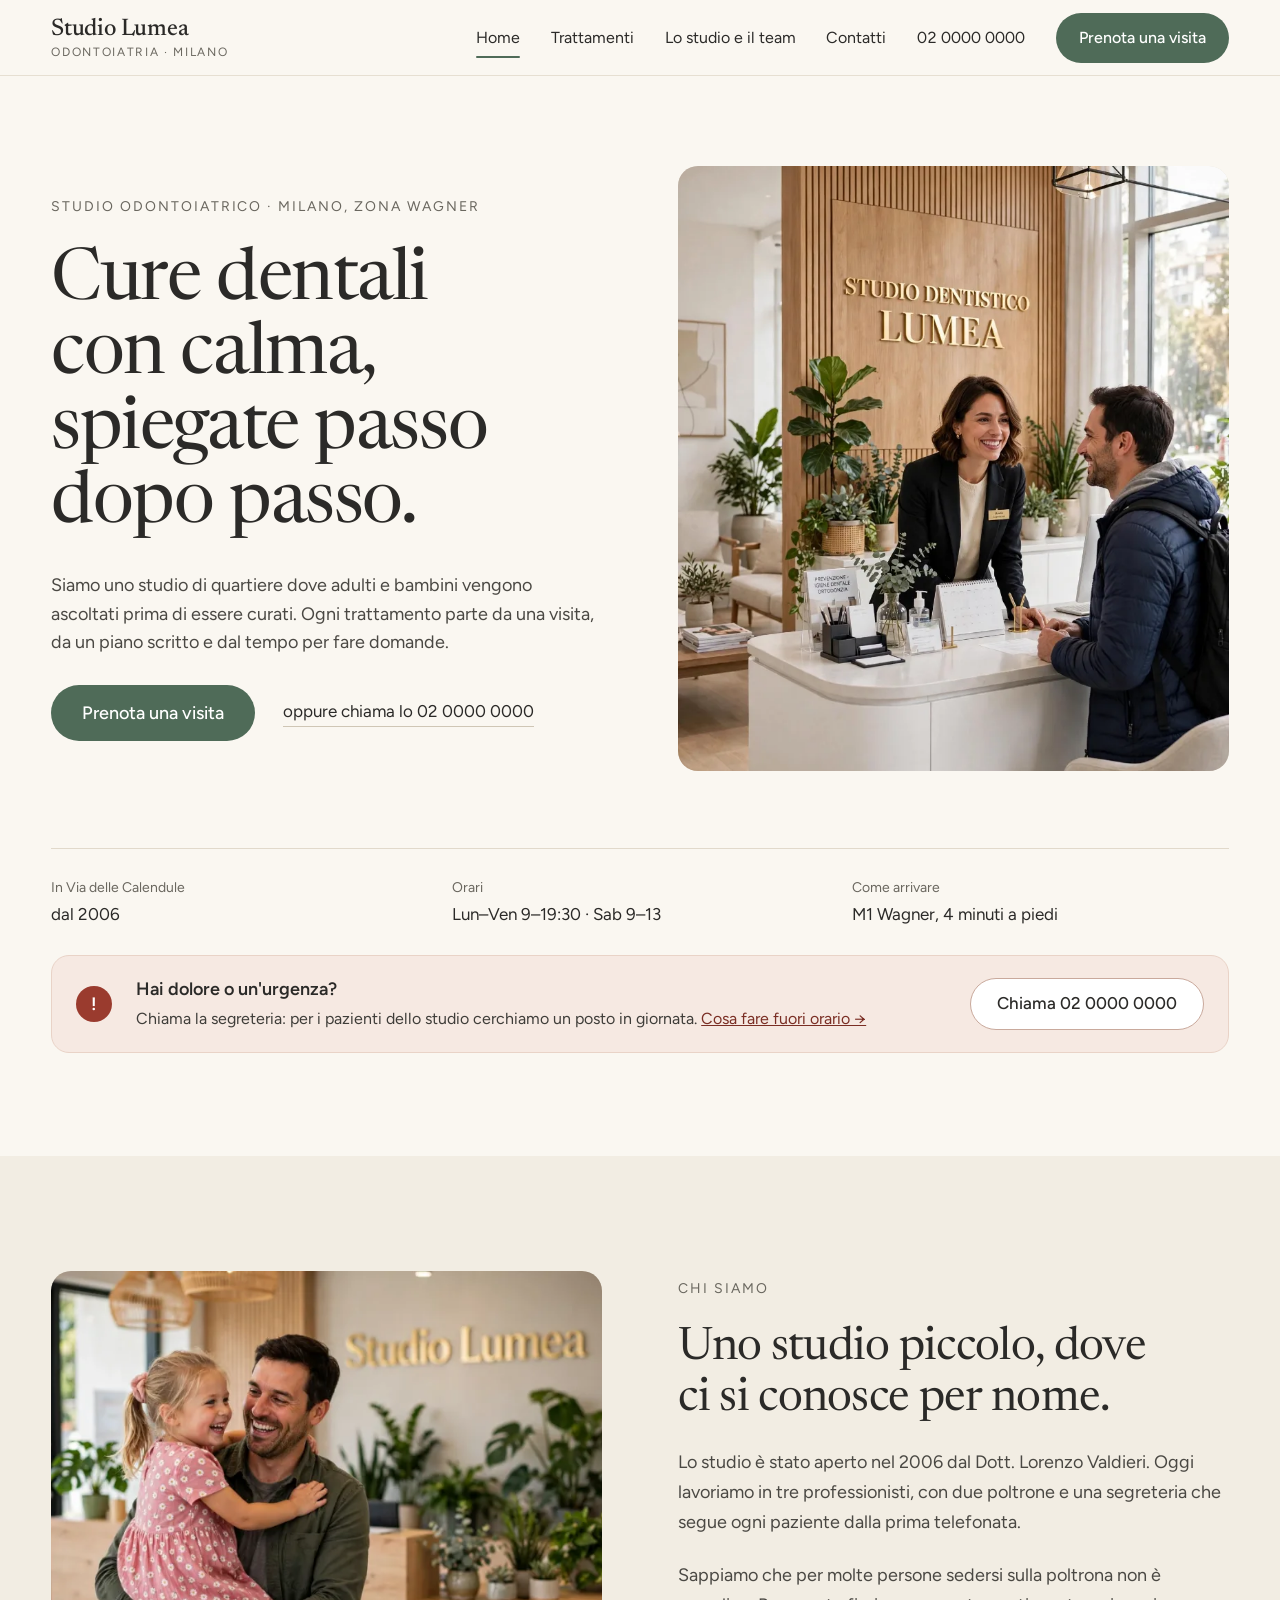
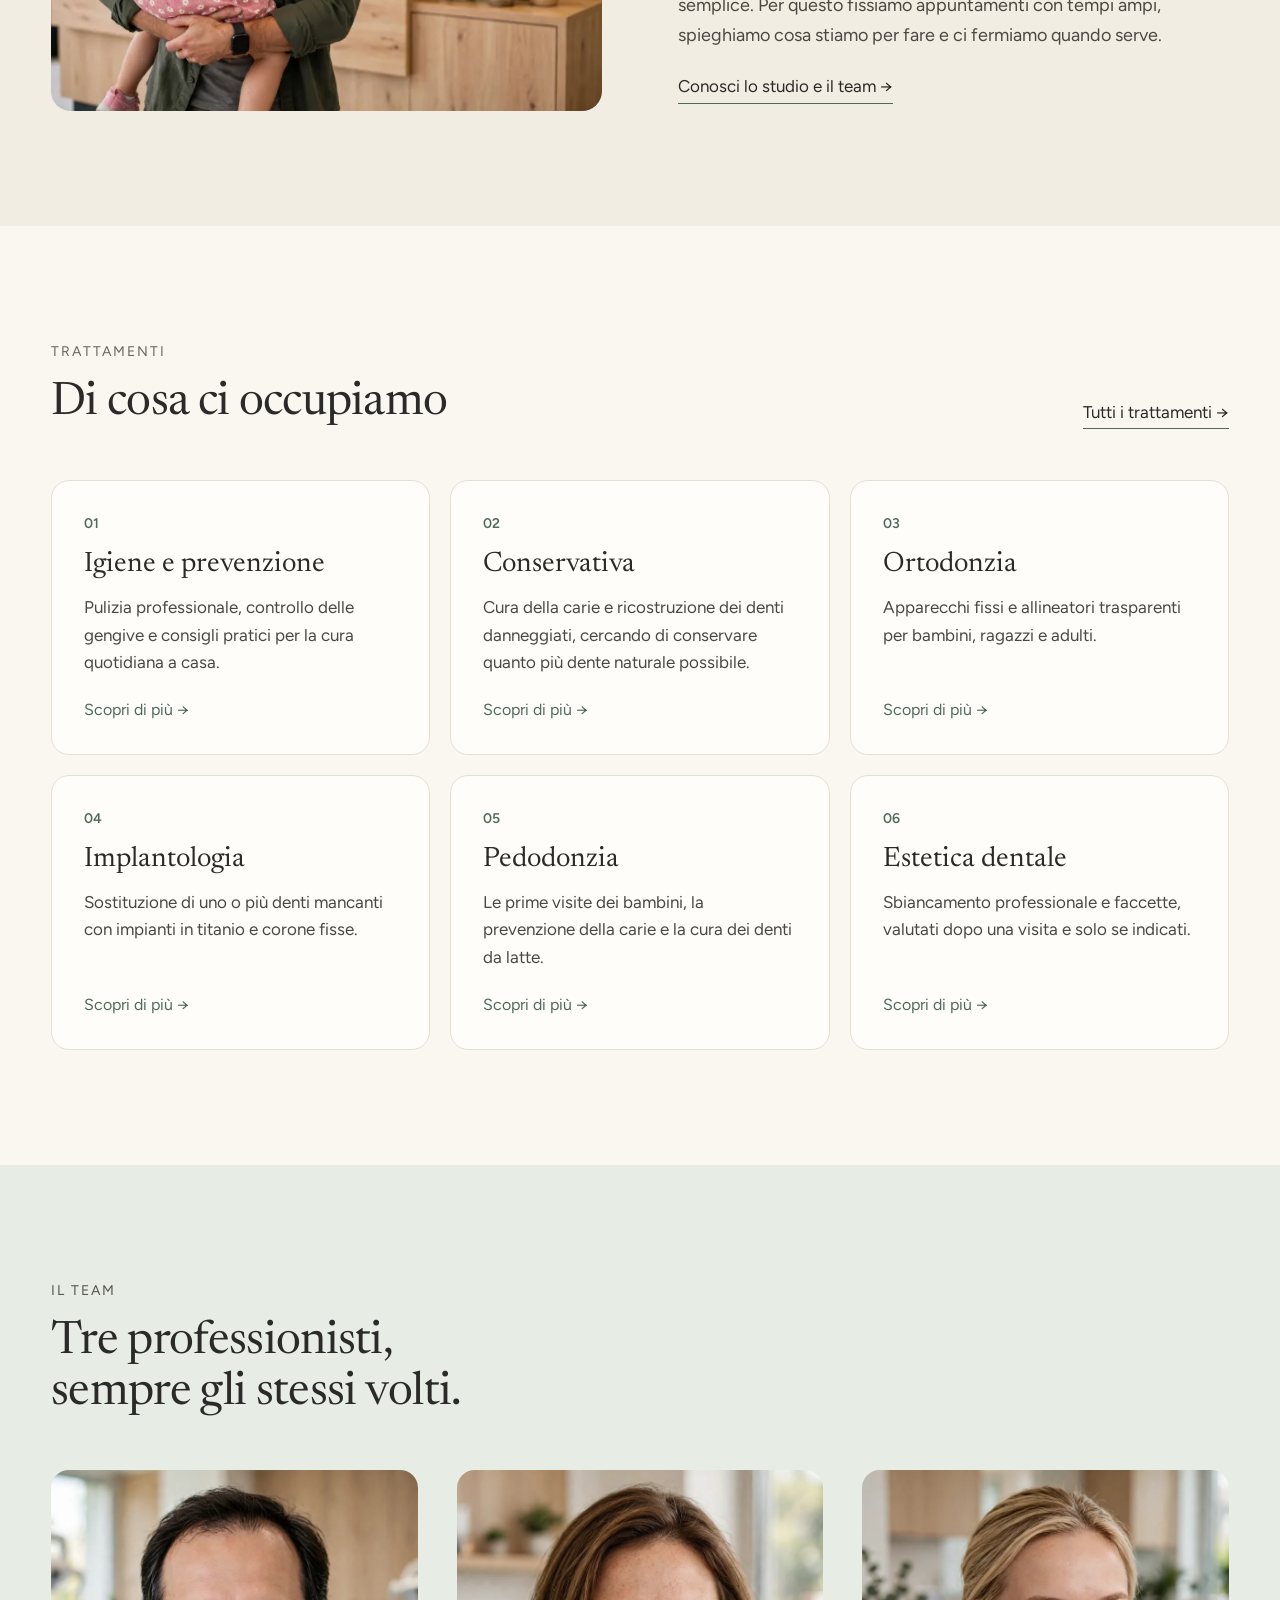
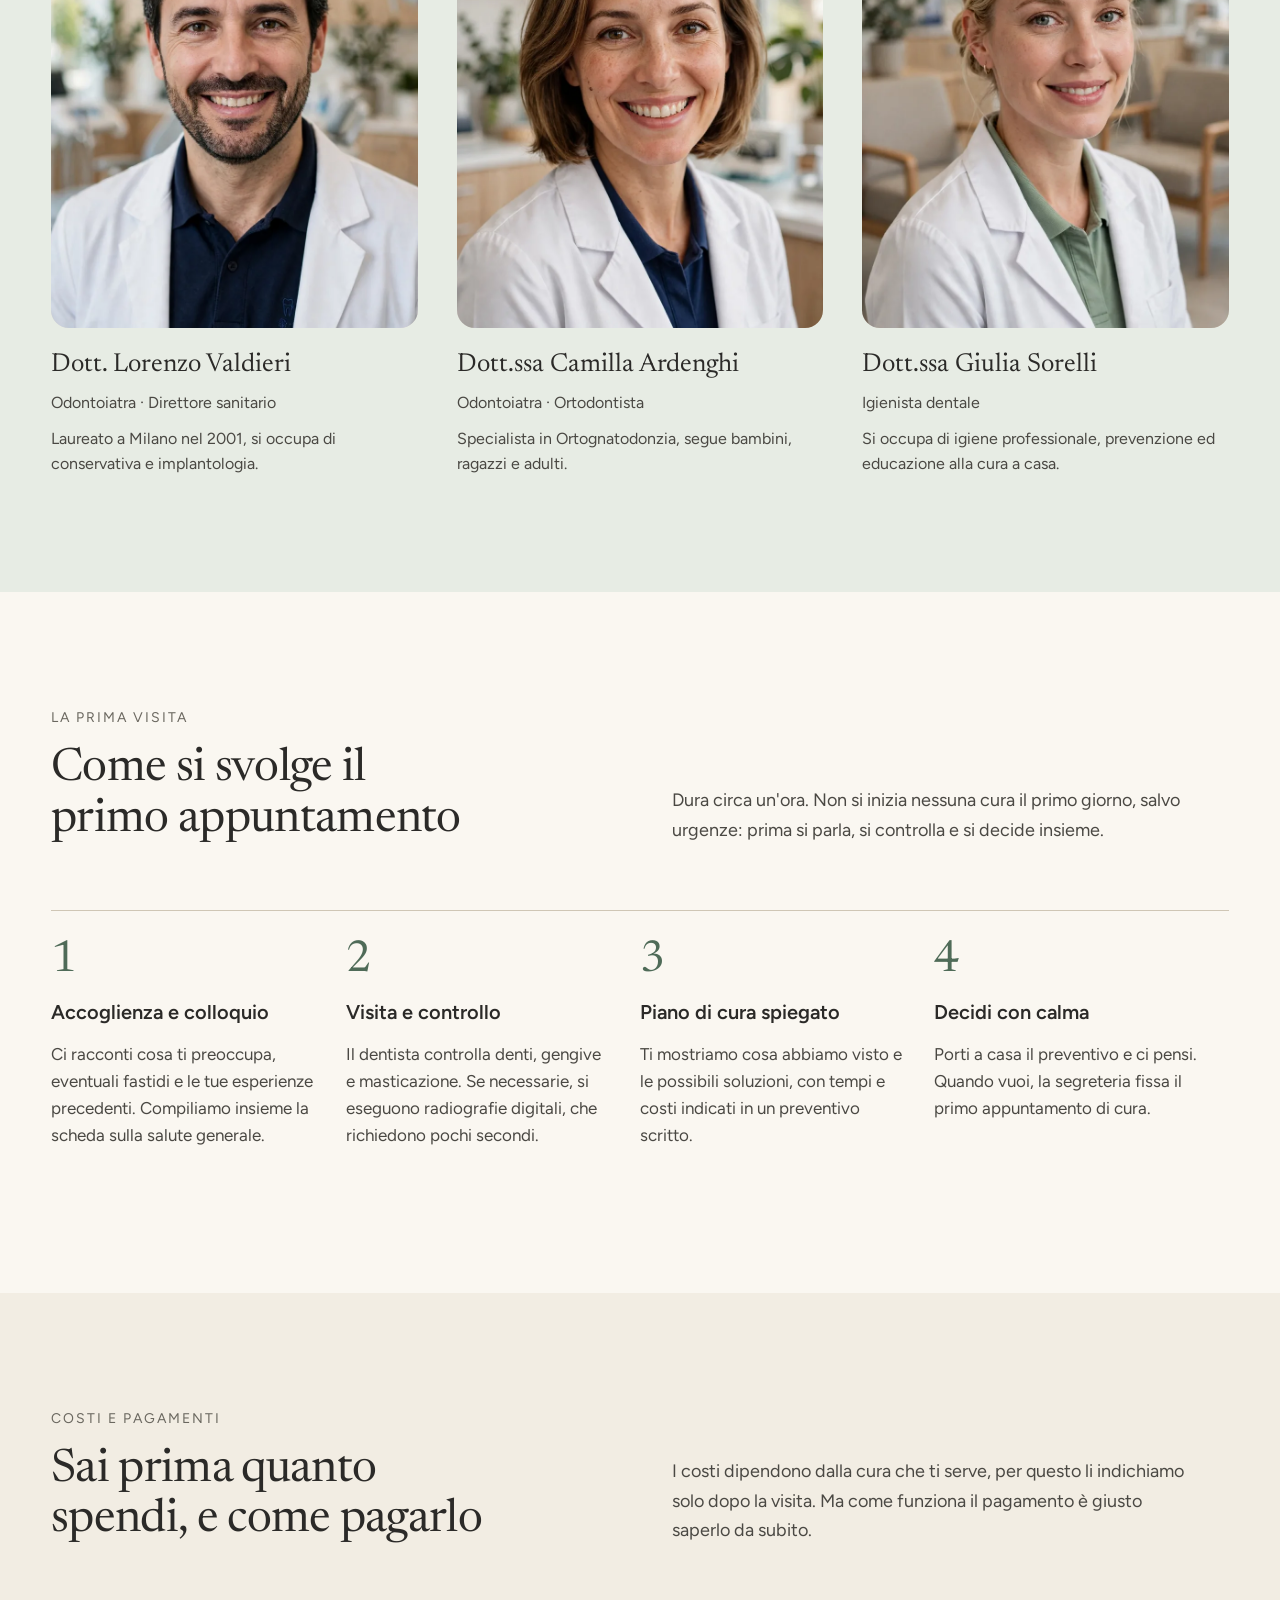
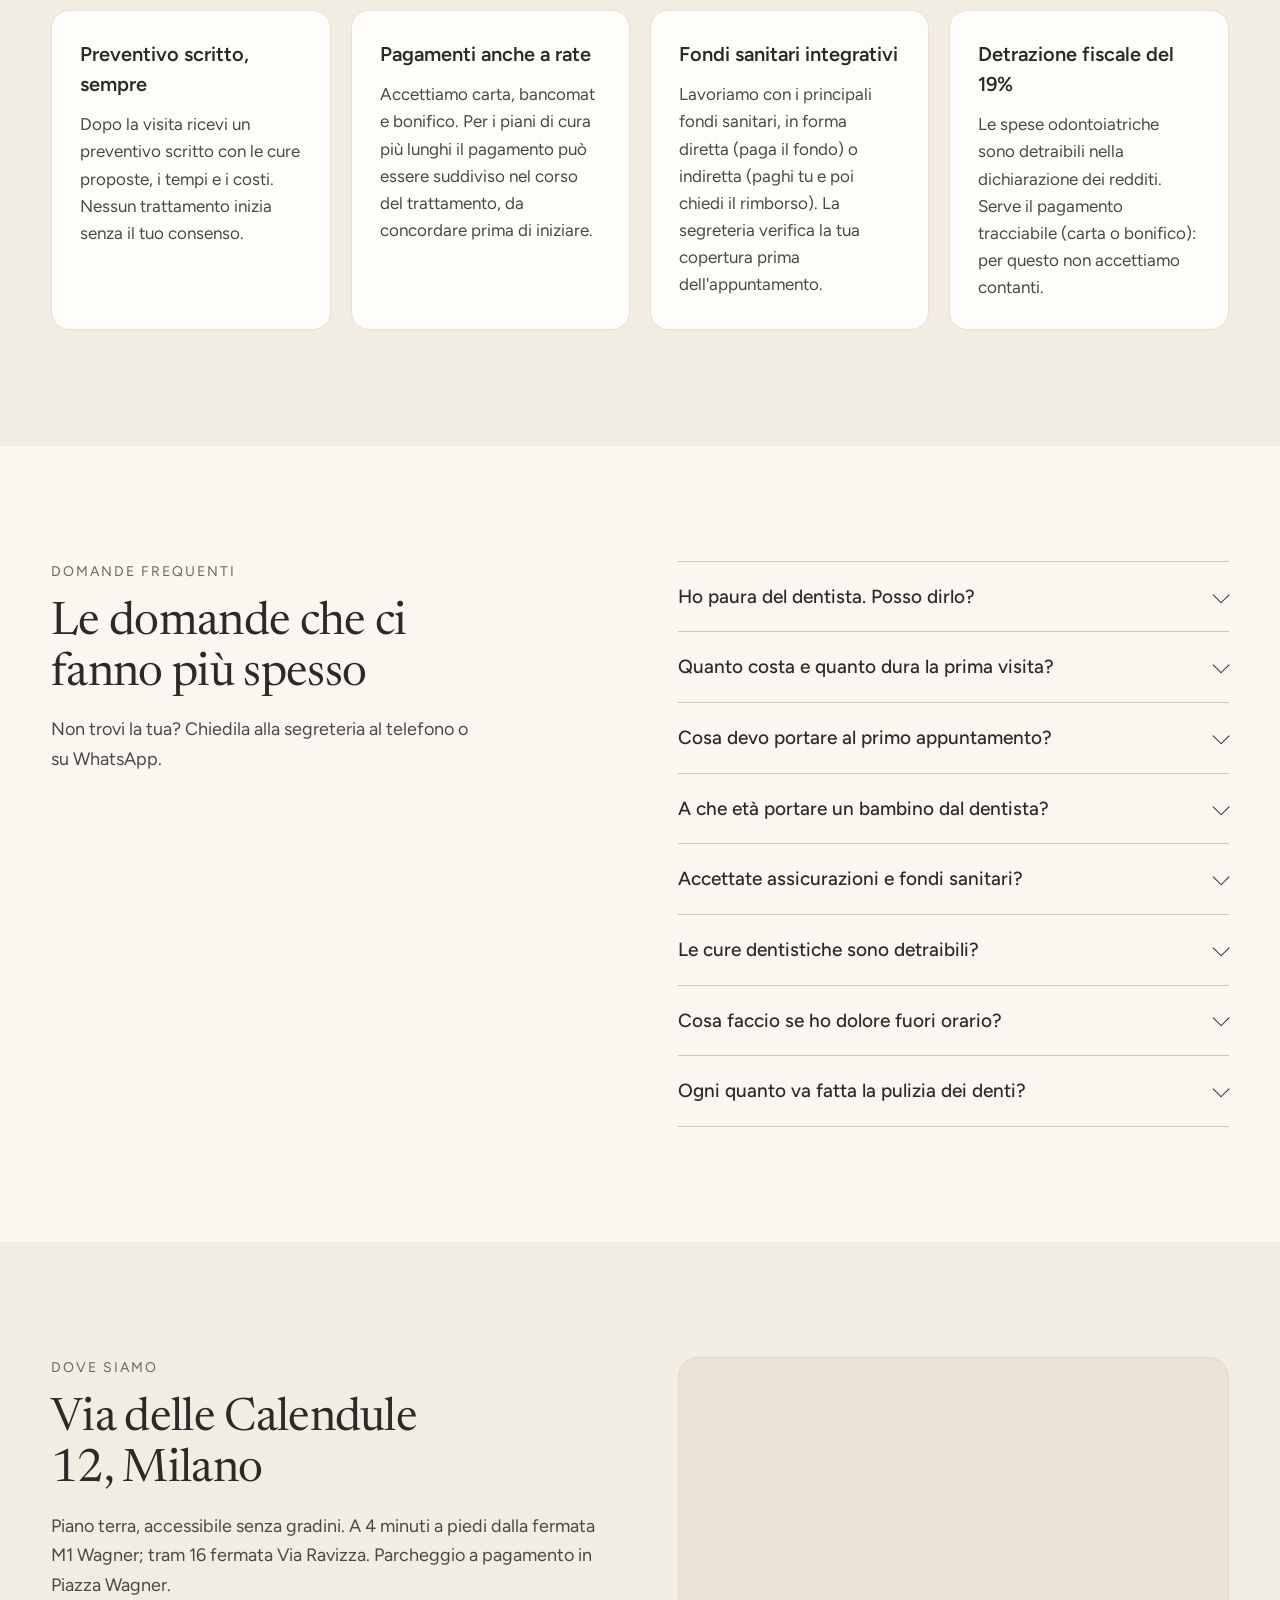
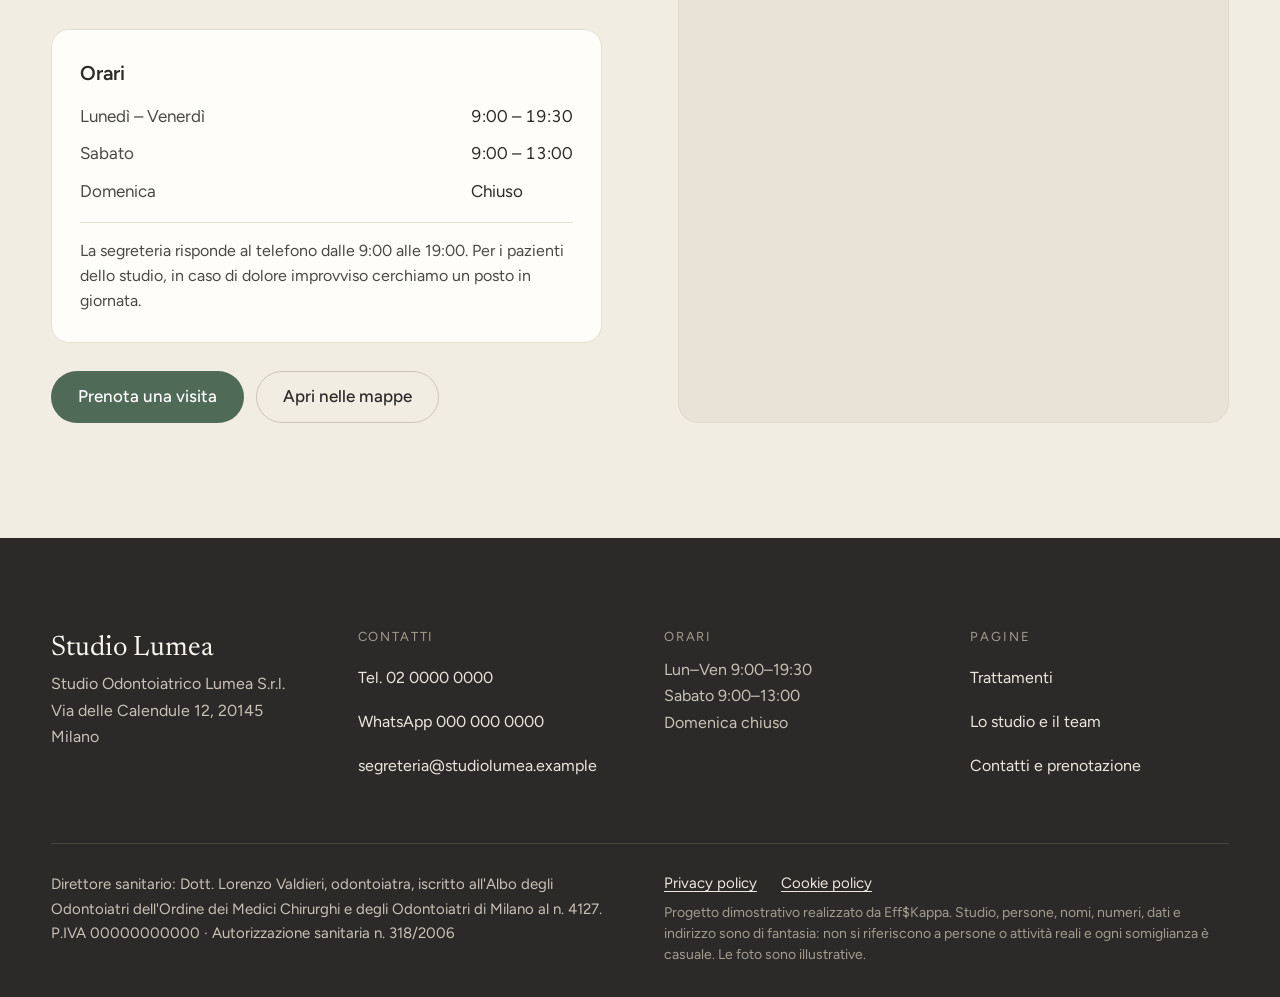
==== index.html @ a75cf9f5 "fix: impaginazione mobile (calendario, header, aree touch) - Contatti: il calendario faceva scorrere" ====
<!DOCTYPE html>
<html lang="it">
<head>
<meta charset="utf-8">
<meta name="viewport" content="width=device-width, initial-scale=1">
<meta name="robots" content="noindex, nofollow">
<title>Studio Odontoiatrico Lumea · Milano</title>
<meta name="description" content="Studio odontoiatrico a Milano, zona Wagner: igiene, conservativa, ortodonzia, implantologia, pedodonzia ed estetica dentale. Progetto dimostrativo.">
<meta name="theme-color" content="#FAF7F1">
<meta property="og:type" content="website">
<meta property="og:locale" content="it_IT">
<meta property="og:site_name" content="Studio Odontoiatrico Lumea">
<meta property="og:title" content="Studio Odontoiatrico Lumea · Milano">
<meta property="og:description" content="Studio odontoiatrico a Milano, zona Wagner: igiene, conservativa, ortodonzia, implantologia, pedodonzia ed estetica dentale. Progetto dimostrativo.">
<meta property="og:url" content="https://chillguyzofficial-spec.github.io/StudioLumea_Dentistico/">
<meta property="og:image" content="https://chillguyzofficial-spec.github.io/StudioLumea_Dentistico/assets/og.jpg">
<meta property="og:image:width" content="1200">
<meta property="og:image:height" content="630">
<meta name="twitter:card" content="summary_large_image">
<script type="application/ld+json">{"@context":"https://schema.org","@type":"Dentist","name":"Studio Odontoiatrico Lumea (progetto dimostrativo)","telephone":"+39 02 0000 0000","email":"segreteria@studiolumea.example","address":{"@type":"PostalAddress","streetAddress":"Via delle Calendule 12","postalCode":"20145","addressLocality":"Milano","addressCountry":"IT"},"geo":{"@type":"GeoCoordinates","latitude":45.4679,"longitude":9.156},"openingHoursSpecification":[{"@type":"OpeningHoursSpecification","dayOfWeek":["Monday","Tuesday","Wednesday","Thursday","Friday"],"opens":"09:00","closes":"19:30"},{"@type":"OpeningHoursSpecification","dayOfWeek":"Saturday","opens":"09:00","closes":"13:00"}],"medicalSpecialty":"Dentistry"}</script>

<link rel="icon" href="assets/favicon.svg" type="image/svg+xml">
<link rel="preconnect" href="https://fonts.googleapis.com">
<link rel="preconnect" href="https://fonts.gstatic.com" crossorigin>
<link href="https://fonts.googleapis.com/css2?family=Figtree:wght@400;500;600&amp;family=Newsreader:opsz,wght@6..72,400;6..72,500&amp;display=swap" rel="stylesheet">
<link rel="stylesheet" href="css/styles.css?v=8">
<script>document.documentElement.classList.add('js')</script>
</head>
<body>
<a class="skip" href="#main">Vai al contenuto</a>
<div class="header-spacer"></div>
<header class="site-header">
  <div class="header-in">
    <a class="brand" href="index.html">
      <span class="brand__name">Studio Lumea</span>
      <span class="brand__sub">Odontoiatria · Milano</span>
    </a>
    <nav class="nav" aria-label="Menu principale">
      <a class="nav__link" href="index.html" aria-current="page">Home</a>
      <a class="nav__link" href="trattamenti.html">Trattamenti</a>
      <a class="nav__link" href="studio.html">Lo studio e il team</a>
      <a class="nav__link" href="contatti.html">Contatti</a>
      <a class="nav__tel" href="tel:+390200000000">02 0000 0000</a>
      <a class="btn btn--primary" href="contatti.html#prenota">Prenota una visita</a>
    </nav>
    <button class="menu-toggle" type="button" data-menu-open aria-controls="mobile-menu" aria-expanded="false">
      <span class="menu-toggle__bars" aria-hidden="true"><span></span><span></span></span>Menu
    </button>
  </div>
</header>
<div class="mobile-menu" id="mobile-menu" aria-hidden="true" role="dialog" aria-modal="true" aria-label="Menu">
  <div class="mobile-menu__top">
    <span class="brand__name">Studio Lumea</span>
    <button class="menu-toggle" type="button" data-menu-close>Chiudi</button>
  </div>
  <nav class="mobile-menu__nav" aria-label="Menu mobile">
    <a href="index.html" aria-current="page" data-menu-close>Home</a>
    <a href="trattamenti.html" data-menu-close>Trattamenti</a>
    <a href="studio.html" data-menu-close>Lo studio e il team</a>
    <a href="contatti.html" data-menu-close>Contatti</a>
  </nav>
  <div class="mobile-menu__foot">
    <a class="btn btn--primary" href="contatti.html#prenota" data-menu-close>Prenota una visita</a>
    <div class="row">
      <a class="btn btn--ghost btn--sm" href="tel:+390200000000">Chiama</a>
      <a class="btn btn--ghost btn--sm" href="https://wa.me/390000000000" target="_blank" rel="noopener">WhatsApp</a>
    </div>
    <p>Via delle Calendule 12, 20145 Milano<br>Lun–Ven 9:00–19:30 · Sab 9:00–13:00</p>
  </div>
</div>
<div class="mobile-bar">
  <a class="btn btn--ghost" href="tel:+390200000000">Chiama</a>
  <a class="btn btn--primary" href="contatti.html#prenota">Prenota una visita</a>
</div>

<main id="main">
<section class="hero">
  <div class="wrap">
    <div class="hero__grid">
      <div class="hero__text" data-reveal>
        <span class="eyebrow">Studio odontoiatrico · Milano, zona Wagner</span>
        <h1 class="hero__title">Cure dentali con calma, spiegate passo dopo passo.</h1>
        <p class="lead">Siamo uno studio di quartiere dove adulti e bambini vengono ascoltati prima di essere curati. Ogni trattamento parte da una visita, da un piano scritto e dal tempo per fare domande.</p>
        <div class="hero__actions">
          <a class="btn btn--primary" href="contatti.html#prenota">Prenota una visita</a>
          <a class="hero__tel" href="tel:+390200000000">oppure chiama lo 02 0000 0000</a>
        </div>
      </div>
      <div class="photo hero__photo" data-reveal="150">
        <img src="assets/img/reception-1400.webp" srcset="assets/img/reception-800.webp 800w, assets/img/reception-1400.webp 1400w, assets/img/reception.webp 1376w" sizes="(max-width: 960px) 100vw, 50vw" alt="La segreteria dello studio accoglie un paziente all'ingresso" width="1376" height="1824" fetchpriority="high" decoding="async">
      </div>
    </div>
    <div class="facts" data-reveal>
      <div><span>In Via delle Calendule</span><span>dal 2006</span></div>
      <div><span>Orari</span><span>Lun–Ven 9–19:30 · Sab 9–13</span></div>
      <div><span>Come arrivare</span><span>M1 Wagner, 4 minuti a piedi</span></div>
    </div>
    <aside class="urgent" data-reveal aria-label="Urgenze">
      <span class="urgent__icon" aria-hidden="true">!</span>
      <div class="urgent__text">
        <strong>Hai dolore o un'urgenza?</strong>
        <span>Chiama la segreteria: per i pazienti dello studio cerchiamo un posto in giornata. <a href="index.html#faq-urgenze">Cosa fare fuori orario →</a></span>
      </div>
      <a class="btn btn--ghost btn--sm" href="tel:+390200000000">Chiama 02 0000 0000</a>
    </aside>
  </div>
</section>

<section class="section section--alt">
  <div class="wrap split">
    <div class="photo" style="aspect-ratio:5/4" data-reveal>
      <img src="assets/img/accoglienza-1400.webp" srcset="assets/img/accoglienza-800.webp 800w, assets/img/accoglienza-1400.webp 1400w, assets/img/accoglienza.webp 1920w" sizes="(max-width: 960px) 100vw, 50vw" alt="Un papà con la figlia in braccio sorride all'ingresso dello studio" width="1920" height="1280" loading="lazy" decoding="async">
    </div>
    <div class="stack-lg" style="max-width:560px" data-reveal="120">
      <span class="eyebrow">Chi siamo</span>
      <h2 class="h2">Uno studio piccolo, dove ci si conosce per nome.</h2>
      <p class="text">Lo studio è stato aperto nel 2006 dal Dott. Lorenzo Valdieri. Oggi lavoriamo in tre professionisti, con due poltrone e una segreteria che segue ogni paziente dalla prima telefonata.</p>
      <p class="text">Sappiamo che per molte persone sedersi sulla poltrona non è semplice. Per questo fissiamo appuntamenti con tempi ampi, spieghiamo cosa stiamo per fare e ci fermiamo quando serve.</p>
      <a class="link-u" style="align-self:flex-start" href="studio.html">Conosci lo studio e il team →</a>
    </div>
  </div>
</section>

<section class="section">
  <div class="wrap">
    <div class="row-between" data-reveal>
      <div class="stack" style="max-width:640px">
        <span class="eyebrow">Trattamenti</span>
        <h2 class="h2">Di cosa ci occupiamo</h2>
      </div>
      <a class="link-u" href="trattamenti.html">Tutti i trattamenti →</a>
    </div>
    <div class="cards">
      <div data-reveal="0"><a class="card" href="trattamenti.html#igiene"><span class="card__num">01</span><span class="card__title">Igiene e prevenzione</span><span class="card__text">Pulizia professionale, controllo delle gengive e consigli pratici per la cura quotidiana a casa.</span><span class="card__more">Scopri di più →</span></a></div>
      <div data-reveal="80"><a class="card" href="trattamenti.html#conservativa"><span class="card__num">02</span><span class="card__title">Conservativa</span><span class="card__text">Cura della carie e ricostruzione dei denti danneggiati, cercando di conservare quanto più dente naturale possibile.</span><span class="card__more">Scopri di più →</span></a></div>
      <div data-reveal="160"><a class="card" href="trattamenti.html#ortodonzia"><span class="card__num">03</span><span class="card__title">Ortodonzia</span><span class="card__text">Apparecchi fissi e allineatori trasparenti per bambini, ragazzi e adulti.</span><span class="card__more">Scopri di più →</span></a></div>
      <div data-reveal="0"><a class="card" href="trattamenti.html#implantologia"><span class="card__num">04</span><span class="card__title">Implantologia</span><span class="card__text">Sostituzione di uno o più denti mancanti con impianti in titanio e corone fisse.</span><span class="card__more">Scopri di più →</span></a></div>
      <div data-reveal="80"><a class="card" href="trattamenti.html#pedodonzia"><span class="card__num">05</span><span class="card__title">Pedodonzia</span><span class="card__text">Le prime visite dei bambini, la prevenzione della carie e la cura dei denti da latte.</span><span class="card__more">Scopri di più →</span></a></div>
      <div data-reveal="160"><a class="card" href="trattamenti.html#estetica"><span class="card__num">06</span><span class="card__title">Estetica dentale</span><span class="card__text">Sbiancamento professionale e faccette, valutati dopo una visita e solo se indicati.</span><span class="card__more">Scopri di più →</span></a></div>
    </div>
  </div>
</section>

<section class="section section--soft">
  <div class="wrap">
    <div class="stack" style="max-width:680px;margin-bottom:clamp(36px,4vw,56px)" data-reveal>
      <span class="eyebrow">Il team</span>
      <h2 class="h2">Tre professionisti, sempre gli stessi volti.</h2>
    </div>
    <div class="team">
      <div class="person" data-reveal>
        <div class="photo"><img src="assets/img/team-valdieri-1400.webp" srcset="assets/img/team-valdieri-800.webp 800w, assets/img/team-valdieri-1400.webp 1400w, assets/img/team-valdieri.webp 1344w" sizes="(max-width: 700px) 100vw, 33vw" alt="Ritratto del Dott. Lorenzo Valdieri" width="1344" height="1792" loading="lazy" decoding="async"></div>
        <div class="stack" style="gap:6px"><span class="person__name">Dott. Lorenzo Valdieri</span><span class="person__role">Odontoiatra · Direttore sanitario</span><span class="person__bio">Laureato a Milano nel 2001, si occupa di conservativa e implantologia.</span></div>
      </div>
      <div class="person" data-reveal="100">
        <div class="photo"><img src="assets/img/team-ardenghi-1400.webp" srcset="assets/img/team-ardenghi-800.webp 800w, assets/img/team-ardenghi-1400.webp 1400w, assets/img/team-ardenghi.webp 1344w" sizes="(max-width: 700px) 100vw, 33vw" alt="Ritratto della Dott.ssa Camilla Ardenghi" width="1344" height="1792" loading="lazy" decoding="async"></div>
        <div class="stack" style="gap:6px"><span class="person__name">Dott.ssa Camilla Ardenghi</span><span class="person__role">Odontoiatra · Ortodontista</span><span class="person__bio">Specialista in Ortognatodonzia, segue bambini, ragazzi e adulti.</span></div>
      </div>
      <div class="person" data-reveal="200">
        <div class="photo"><img src="assets/img/team-sorelli-1400.webp" srcset="assets/img/team-sorelli-800.webp 800w, assets/img/team-sorelli-1400.webp 1400w, assets/img/team-sorelli.webp 1344w" sizes="(max-width: 700px) 100vw, 33vw" alt="Ritratto della Dott.ssa Giulia Sorelli" width="1344" height="1792" loading="lazy" decoding="async"></div>
        <div class="stack" style="gap:6px"><span class="person__name">Dott.ssa Giulia Sorelli</span><span class="person__role">Igienista dentale</span><span class="person__bio">Si occupa di igiene professionale, prevenzione ed educazione alla cura a casa.</span></div>
      </div>
    </div>
  </div>
</section>

<section class="section">
  <div class="wrap">
    <div class="head-row" data-reveal>
      <div class="stack">
        <span class="eyebrow">La prima visita</span>
        <h2 class="h2">Come si svolge il primo appuntamento</h2>
      </div>
      <p class="text" style="max-width:520px">Dura circa un'ora. Non si inizia nessuna cura il primo giorno, salvo urgenze: prima si parla, si controlla e si decide insieme.</p>
    </div>
    <ol class="steps">
      <li data-reveal><span class="steps__n">1</span><span class="steps__t">Accoglienza e colloquio</span><span class="steps__d">Ci racconti cosa ti preoccupa, eventuali fastidi e le tue esperienze precedenti. Compiliamo insieme la scheda sulla salute generale.</span></li>
      <li data-reveal="100"><span class="steps__n">2</span><span class="steps__t">Visita e controllo</span><span class="steps__d">Il dentista controlla denti, gengive e masticazione. Se necessarie, si eseguono radiografie digitali, che richiedono pochi secondi.</span></li>
      <li data-reveal="200"><span class="steps__n">3</span><span class="steps__t">Piano di cura spiegato</span><span class="steps__d">Ti mostriamo cosa abbiamo visto e le possibili soluzioni, con tempi e costi indicati in un preventivo scritto.</span></li>
      <li data-reveal="300"><span class="steps__n">4</span><span class="steps__t">Decidi con calma</span><span class="steps__d">Porti a casa il preventivo e ci pensi. Quando vuoi, la segreteria fissa il primo appuntamento di cura.</span></li>
    </ol>
  </div>
</section>

<section class="section section--alt" id="costi">
  <div class="wrap">
    <div class="head-row" data-reveal>
      <div class="stack">
        <span class="eyebrow">Costi e pagamenti</span>
        <h2 class="h2">Sai prima quanto spendi, e come pagarlo</h2>
      </div>
      <p class="text" style="max-width:520px">I costi dipendono dalla cura che ti serve, per questo li indichiamo solo dopo la visita. Ma come funziona il pagamento è giusto saperlo da subito.</p>
    </div>
    <div class="tech">
      <div data-reveal="0" style="background:var(--card);border:1px solid var(--line)"><strong>Preventivo scritto, sempre</strong><span>Dopo la visita ricevi un preventivo scritto con le cure proposte, i tempi e i costi. Nessun trattamento inizia senza il tuo consenso.</span></div>
      <div data-reveal="80" style="background:var(--card);border:1px solid var(--line)"><strong>Pagamenti anche a rate</strong><span>Accettiamo carta, bancomat e bonifico. Per i piani di cura più lunghi il pagamento può essere suddiviso nel corso del trattamento, da concordare prima di iniziare.</span></div>
      <div data-reveal="160" style="background:var(--card);border:1px solid var(--line)"><strong>Fondi sanitari integrativi</strong><span>Lavoriamo con i principali fondi sanitari, in forma diretta (paga il fondo) o indiretta (paghi tu e poi chiedi il rimborso). La segreteria verifica la tua copertura prima dell'appuntamento.</span></div>
      <div data-reveal="240" style="background:var(--card);border:1px solid var(--line)"><strong>Detrazione fiscale del 19%</strong><span>Le spese odontoiatriche sono detraibili nella dichiarazione dei redditi. Serve il pagamento tracciabile (carta o bonifico): per questo non accettiamo contanti.</span></div>
    </div>
  </div>
</section>

<section class="section" id="faq">
  <div class="wrap faq-wrap">
    <div class="stack" data-reveal>
      <span class="eyebrow">Domande frequenti</span>
      <h2 class="h2">Le domande che ci fanno più spesso</h2>
      <p class="text">Non trovi la tua? Chiedila alla segreteria al telefono o su WhatsApp.</p>
    </div>
    <div class="faq" data-reveal="120">
      <details id="faq-paura"><summary>Ho paura del dentista. Posso dirlo?</summary><p>Certo, anzi ti chiediamo di dircelo già al telefono. Fissiamo appuntamenti con più tempo, spieghiamo ogni passaggio prima di farlo e concordiamo un segnale con la mano per fermarci quando vuoi.</p></details>
      <details id="faq-prima-visita"><summary>Quanto costa e quanto dura la prima visita?</summary><p>Dura circa un'ora. Il costo della visita te lo comunica la segreteria al momento della prenotazione; eventuali cure successive sono indicate nel preventivo scritto, che puoi portare a casa e valutare con calma.</p></details>
      <details id="faq-portare"><summary>Cosa devo portare al primo appuntamento?</summary><p>Tessera sanitaria, eventuali radiografie o esami recenti e l'elenco dei farmaci che prendi. Se hai un fondo sanitario, porta anche il numero di adesione.</p></details>
      <details id="faq-bambini"><summary>A che età portare un bambino dal dentista?</summary><p>Le raccomandazioni del Ministero della Salute consigliano una prima visita intorno ai 2 anni, anche senza problemi evidenti: serve a controllare i denti da latte e ad abituare il bambino all'ambiente. Una prima valutazione ortodontica è utile verso i 6–7 anni.</p></details>
      <details id="faq-fondi"><summary>Accettate assicurazioni e fondi sanitari?</summary><p>Sì, con i principali fondi sanitari integrativi, in forma diretta o indiretta. Chiedi alla segreteria: verifichiamo noi cosa copre il tuo piano prima di iniziare.</p></details>
      <details id="faq-detrazione"><summary>Le cure dentistiche sono detraibili?</summary><p>Sì, rientrano nelle spese sanitarie detraibili al 19% per la parte che supera la franchigia di 129,11 euro. Conserva la fattura e paga con un metodo tracciabile (carta, bancomat o bonifico).</p></details>
      <details id="faq-urgenze"><summary>Cosa faccio se ho dolore fuori orario?</summary><p>Durante gli orari di apertura chiama la segreteria: per i pazienti dello studio cerchiamo un posto in giornata. Fuori orario lascia un messaggio in segreteria e ti richiamiamo alla riapertura. In caso di gonfiore al viso con febbre, difficoltà a deglutire o respirare, o di un trauma importante, rivolgiti subito al Pronto Soccorso o chiama il 112.</p></details>
      <details id="faq-igiene"><summary>Ogni quanto va fatta la pulizia dei denti?</summary><p>Di norma ogni 6 mesi. In alcuni casi, per esempio con gengive infiammate, apparecchi o impianti, l'igienista può consigliare richiami più ravvicinati.</p></details>
    </div>
  </div>
</section>

<section class="section section--alt">
  <div class="wrap split" style="align-items:stretch">
    <div class="stack-lg" style="gap:28px" data-reveal>
      <div class="stack">
        <span class="eyebrow">Dove siamo</span>
        <h2 class="h2">Via delle Calendule 12, Milano</h2>
        <p class="text">Piano terra, accessibile senza gradini. A 4 minuti a piedi dalla fermata M1 Wagner; tram 16 fermata Via Ravizza. Parcheggio a pagamento in Piazza Wagner.</p>
      </div>
      <div class="box">
        <span class="box__title">Orari</span>
        <dl class="hours">
          <dt>Lunedì – Venerdì</dt><dd>9:00 – 19:30</dd>
          <dt>Sabato</dt><dd>9:00 – 13:00</dd>
          <dt>Domenica</dt><dd>Chiuso</dd>
        </dl>
        <p class="box__note">La segreteria risponde al telefono dalle 9:00 alle 19:00. Per i pazienti dello studio, in caso di dolore improvviso cerchiamo un posto in giornata.</p>
      </div>
      <div class="actions">
        <a class="btn btn--primary btn--sm" href="contatti.html#prenota">Prenota una visita</a>
        <a class="btn btn--ghost btn--sm" href="https://www.openstreetmap.org/?mlat=45.4679&amp;mlon=9.1560#map=17/45.4679/9.1560" target="_blank" rel="noopener">Apri nelle mappe</a>
      </div>
    </div>
    <div class="map" data-reveal="120">
      <iframe title="Mappa dello studio" src="https://www.openstreetmap.org/export/embed.html?bbox=9.1480%2C45.4640%2C9.1640%2C45.4718&amp;layer=mapnik&amp;marker=45.4679%2C9.1560" loading="lazy"></iframe>
    </div>
  </div>
</section>
</main>

<footer class="site-footer">
  <div class="footer-in">
    <div class="footer-cols">
      <div>
        <span class="footer-brand">Studio Lumea</span>
        <p>Studio Odontoiatrico Lumea S.r.l.<br>Via delle Calendule 12, 20145 Milano</p>
      </div>
      <div>
        <span class="footer-title">Contatti</span>
        <a href="tel:+390200000000">Tel. 02 0000 0000</a>
        <a href="https://wa.me/390000000000" target="_blank" rel="noopener">WhatsApp 000 000 0000</a>
        <a href="mailto:segreteria@studiolumea.example">segreteria@studiolumea.example</a>
      </div>
      <div>
        <span class="footer-title">Orari</span>
        <p>Lun–Ven 9:00–19:30<br>Sabato 9:00–13:00<br>Domenica chiuso</p>
      </div>
      <div>
        <span class="footer-title">Pagine</span>
        <a href="trattamenti.html">Trattamenti</a>
        <a href="studio.html">Lo studio e il team</a>
        <a href="contatti.html">Contatti e prenotazione</a>
      </div>
    </div>
    <div class="footer-legal">
      <p>Direttore sanitario: Dott. Lorenzo Valdieri, odontoiatra, iscritto all'Albo degli Odontoiatri dell'Ordine dei Medici Chirurghi e degli Odontoiatri di Milano al n. 4127.<br>P.IVA 00000000000 · Autorizzazione sanitaria n. 318/2006</p>
      <div class="footer-links">
        <a href="privacy.html">Privacy policy</a>
        <a href="privacy.html#cookie">Cookie policy</a>
        <small>Progetto dimostrativo realizzato da Eff$Kappa. Studio, persone, nomi, numeri, dati e indirizzo sono di fantasia: non si riferiscono a persone o attività reali e ogni somiglianza è casuale. Le foto sono illustrative.</small>
      </div>
    </div>
  </div>
</footer>
<script src="js/main.js?v=8"></script>
</body>
</html>
---- css/styles.css ----
/* Studio Odontoiatrico Lumea — progetto dimostrativo */
:root{
  --bg:#FAF7F1; --bg-alt:#F2EDE3; --card:#FFFDF9;
  --ink:#2B2A28; --ink-2:#3F3D39; --ink-3:#4A4843; --muted:#6A675F;
  --line:#E6DFD2; --line-2:#E1D9CB; --line-3:#CFC6B5; --field:#D2C9B8;
  --accent:#4F6B58; --accent-soft:#E7ECE4; --error:#9A3B2E;
  --serif:'Newsreader',Georgia,serif; --sans:'Figtree',system-ui,sans-serif;
  --wrap:1320px; --gutter:clamp(20px,4vw,56px); --header:76px;
}
*,*::before,*::after{box-sizing:border-box}
html{scroll-behavior:smooth;scroll-padding-top:96px;-webkit-text-size-adjust:100%;overflow-x:clip}
body{margin:0;background:var(--bg);color:var(--ink);font-family:var(--sans);font-size:17px;line-height:1.5;-webkit-font-smoothing:antialiased}
img{display:block;max-width:100%}
a{color:var(--ink)}
a:hover{color:var(--accent)}
:focus-visible{outline:2px solid var(--accent);outline-offset:3px}
input,select,textarea,button{font-family:inherit}
h1,h2,h3,p{margin:0}
@media (prefers-reduced-motion:reduce){html{scroll-behavior:auto}}

.wrap{max-width:var(--wrap);margin:0 auto;padding:0 var(--gutter)}
.section{padding:clamp(72px,9vw,128px) 0}
.section--alt{background:var(--bg-alt)}
.section--soft{background:var(--accent-soft)}
.eyebrow{font-size:14px;letter-spacing:.14em;text-transform:uppercase;color:var(--muted)}
.section--soft .eyebrow{color:#55544E}
.h1{font-family:var(--serif);font-weight:400;font-size:clamp(40px,5vw,68px);line-height:1.06;letter-spacing:-.02em;text-wrap:balance}
.h2{font-family:var(--serif);font-weight:400;font-size:clamp(34px,3.6vw,52px);line-height:1.1;letter-spacing:-.015em;text-wrap:balance}
.lead{font-size:clamp(18px,1.4vw,20px);line-height:1.6;color:var(--ink-3);text-wrap:pretty}
.text{font-size:18px;line-height:1.65;color:var(--ink-3);text-wrap:pretty}
.stack{display:flex;flex-direction:column;gap:16px}
.stack-lg{display:flex;flex-direction:column;gap:24px}
.split{display:grid;grid-template-columns:repeat(auto-fit,minmax(min(100%,420px),1fr));gap:clamp(40px,6vw,96px);align-items:center}
.head-row{display:grid;grid-template-columns:repeat(auto-fit,minmax(min(100%,420px),1fr));gap:24px 64px;margin-bottom:clamp(40px,5vw,64px);align-items:end}

/* Pulsanti */
.btn{display:inline-flex;align-items:center;justify-content:center;min-height:56px;padding:0 30px;border-radius:999px;font-size:18px;font-weight:500;text-decoration:none;border:1px solid transparent;cursor:pointer;transition:filter .2s,transform .2s,border-color .2s;white-space:nowrap}
.btn--primary{background:var(--accent);color:#fff}
.btn--primary:hover{color:#fff;filter:brightness(.92);transform:translateY(-1px)}
.btn--ghost{border-color:var(--line-3);color:var(--ink);background:transparent}
.btn--ghost:hover{border-color:var(--ink);color:var(--ink)}
.btn--sm{min-height:52px;padding:0 26px;font-size:17px}
.link-u{font-size:17px;color:var(--ink);text-decoration:none;border-bottom:1px solid var(--accent);padding-bottom:3px}
.link-u:hover{color:var(--accent)}

/* Foto */
.photo{position:relative;width:100%;border-radius:20px;overflow:hidden;background:#E9E3D7}
.photo img{position:absolute;inset:0;width:100%;height:100%;object-fit:cover}

/* Header */
.site-header{position:fixed;top:0;left:0;right:0;z-index:50;height:var(--header);background:rgba(250,247,241,.94);-webkit-backdrop-filter:blur(10px);backdrop-filter:blur(10px);border-bottom:1px solid var(--line)}
.header-spacer{height:var(--header)}
.header-in{max-width:var(--wrap);margin:0 auto;height:100%;padding:0 var(--gutter);display:flex;align-items:center;justify-content:space-between;gap:24px}
.brand{display:flex;flex-direction:column;text-decoration:none;color:var(--ink);line-height:1.1}
.brand:hover{color:var(--ink)}
.brand__name{font-family:var(--serif);font-size:24px;font-weight:500;letter-spacing:-.01em}
.brand__sub{font-size:12px;letter-spacing:.14em;text-transform:uppercase;color:var(--muted);margin-top:3px}
.nav{display:flex;align-items:center;gap:clamp(18px,2.4vw,36px)}
.nav__link{position:relative;font-size:16px;color:var(--ink);text-decoration:none;padding:8px 0;white-space:nowrap}
.nav__link[aria-current="page"]::after{content:"";position:absolute;left:0;right:0;bottom:0;height:2px;border-radius:2px;background:var(--accent)}
.nav__tel{font-size:16px;text-decoration:none;white-space:nowrap;font-variant-numeric:tabular-nums}
.nav .btn{min-height:auto;padding:12px 22px;font-size:16px}
.menu-toggle{display:none;align-items:center;gap:10px;background:none;border:1px solid #D9D1C2;border-radius:999px;height:48px;padding:0 18px;font-size:16px;color:var(--ink);cursor:pointer}
.menu-toggle__bars{display:flex;flex-direction:column;gap:5px}
.menu-toggle__bars span{display:block;width:18px;height:1.5px;background:var(--ink)}

/* Menu mobile */
.mobile-menu{position:fixed;inset:0;z-index:60;background:var(--bg);display:flex;flex-direction:column;overflow-y:auto;visibility:hidden;opacity:0;transition:opacity .25s,visibility 0s .25s}
.mobile-menu.is-open{visibility:visible;opacity:1;transition:opacity .25s}
.mobile-menu__top{height:var(--header);flex:none;display:flex;align-items:center;justify-content:space-between;padding:0 20px;border-bottom:1px solid var(--line)}
.mobile-menu__top .menu-toggle{display:flex}
.mobile-menu__nav{display:flex;flex-direction:column;padding:24px 20px 8px}
.mobile-menu__nav a{display:flex;align-items:center;justify-content:space-between;min-height:64px;border-bottom:1px solid var(--line);font-family:var(--serif);font-size:32px;color:var(--ink);text-decoration:none}
.mobile-menu__nav a[aria-current="page"]::after{content:"";width:10px;height:10px;border-radius:50%;background:var(--accent)}
.mobile-menu__foot{padding:24px 20px 40px;display:flex;flex-direction:column;gap:12px;margin-top:auto}
.mobile-menu__foot .row{display:grid;grid-template-columns:1fr 1fr;gap:12px}
.mobile-menu__foot .btn{width:100%}
.mobile-menu__foot p{margin-top:12px;font-size:16px;line-height:1.6;color:#5E5B54}

/* Barra mobile fissa in basso */
.mobile-bar{display:none;position:fixed;left:0;right:0;bottom:0;z-index:40;background:rgba(250,247,241,.97);border-top:1px solid var(--line);padding:10px 14px calc(10px + env(safe-area-inset-bottom));grid-template-columns:1fr 1.4fr;gap:10px;box-shadow:0 -6px 20px rgba(43,42,40,.06)}
.mobile-bar .btn{min-height:52px;padding:0 12px;font-size:17px;width:100%}

@media (max-width:959px){
  .nav{display:none}
  .menu-toggle{display:flex}
  .mobile-bar{display:grid}
  .site-footer{padding-bottom:84px}
  /* su telefono: header pieno (niente blur, che su iOS sfarfalla durante lo scroll) e a scomparsa */
  .site-header{background:var(--bg);-webkit-backdrop-filter:none;backdrop-filter:none;transition:transform .3s ease}
  .site-header.is-hidden{transform:translateY(-100%)}
}

/* Reveal leggero */
.js [data-reveal]{opacity:0;transform:translateY(16px);transition:opacity .9s ease,transform .9s ease}
.js [data-reveal].is-in{opacity:1;transform:none}
@media (prefers-reduced-motion:reduce){.js [data-reveal]{opacity:1;transform:none;transition:none}.site-header{transition:none}}

/* Home: hero */
.hero{padding:clamp(40px,7vw,96px) 0 clamp(64px,8vw,112px)}
.hero__grid{display:grid;grid-template-columns:repeat(auto-fit,minmax(min(100%,440px),1fr));gap:clamp(40px,6vw,88px);align-items:center}
.hero__text{display:flex;flex-direction:column;gap:28px;max-width:600px}
.hero__title{font-family:var(--serif);font-weight:400;font-size:clamp(42px,5.6vw,78px);line-height:1.04;letter-spacing:-.02em;text-wrap:balance}
.hero__actions{display:flex;flex-wrap:wrap;align-items:center;gap:16px 28px}
.hero__tel{font-size:17px;text-decoration:none;border-bottom:1px solid var(--line-3);padding-bottom:2px}
.hero__photo{aspect-ratio:4/4.4;max-height:680px}
.facts{display:grid;grid-template-columns:repeat(auto-fit,minmax(min(100%,240px),1fr));gap:24px;border-top:1px solid var(--line-2);padding-top:28px;margin-top:clamp(48px,6vw,80px)}
.facts div{display:flex;flex-direction:column;gap:4px}
.facts span:first-child{font-size:14px;color:var(--muted)}

/* Card trattamenti */
.cards{display:grid;grid-template-columns:repeat(auto-fill,minmax(min(100%,340px),1fr));gap:20px}
.card{display:flex;flex-direction:column;gap:14px;height:100%;padding:32px;border-radius:18px;background:var(--card);border:1px solid var(--line);text-decoration:none;color:var(--ink);transition:border-color .25s,transform .25s,box-shadow .25s}
.card:hover{color:var(--ink);border-color:var(--line-3);transform:translateY(-3px);box-shadow:0 14px 30px -18px rgba(43,42,40,.25)}
.card__num{font-size:14px;color:var(--accent);font-weight:600}
.card__title{font-family:var(--serif);font-size:28px;line-height:1.15}
.card__text{font-size:17px;line-height:1.6;color:var(--ink-3)}
.card__more{margin-top:auto;padding-top:8px;font-size:16px;color:var(--accent)}
.row-between{display:flex;flex-wrap:wrap;justify-content:space-between;align-items:flex-end;gap:20px 40px;margin-bottom:clamp(36px,4vw,56px)}

/* Team */
.team{display:grid;grid-template-columns:repeat(auto-fit,minmax(min(100%,300px),1fr));gap:clamp(24px,3vw,40px)}
.person{display:flex;flex-direction:column;gap:18px}
.person .photo{aspect-ratio:4/5;border-radius:18px}
.person__name{font-family:var(--serif);font-size:26px}
.person__role{font-size:16px;color:var(--ink-3)}
.person__bio{font-size:16px;line-height:1.55;color:var(--ink-3);margin-top:6px}

/* Passi prima visita */
.steps{list-style:none;margin:0;padding:0;display:grid;grid-template-columns:repeat(auto-fit,minmax(min(100%,250px),1fr))}
.steps li{display:flex;flex-direction:column;gap:14px;padding:28px 28px 28px 0;border-top:1px solid var(--line-3)}
.steps__n{font-family:var(--serif);font-size:44px;line-height:1;color:var(--accent)}
.steps__t{font-size:20px;font-weight:600}
.steps__d{font-size:17px;line-height:1.6;color:var(--ink-3)}

/* Orari / box */
.box{background:var(--card);border:1px solid var(--line);border-radius:18px;padding:28px}
.box__title{font-size:20px;font-weight:600}
.hours{margin:16px 0 0;display:grid;grid-template-columns:1fr auto;gap:12px 24px;font-size:17px}
.hours dt{color:var(--ink-3)}
.hours dd{margin:0;font-variant-numeric:tabular-nums}
.box__note{margin-top:18px;padding-top:16px;border-top:1px solid var(--line);font-size:16px;line-height:1.55;color:var(--ink-3)}
.actions{display:flex;flex-wrap:wrap;gap:12px}
.map{position:relative;min-height:420px;border-radius:20px;overflow:hidden;border:1px solid var(--line-2);background:#E9E3D7}
.map iframe{position:absolute;inset:0;width:100%;height:100%;border:0;filter:grayscale(.85) sepia(.15) contrast(.95)}

/* Pagine interne: intestazione */
.page-head{padding:clamp(48px,7vw,104px) 0 clamp(40px,5vw,64px)}
.page-head__text{display:flex;flex-direction:column;gap:24px;max-width:820px}
.chips{display:flex;flex-wrap:wrap;gap:10px;margin-top:36px}
.chip{display:inline-flex;align-items:center;min-height:46px;padding:0 20px;border-radius:999px;border:1px solid #D9D1C2;background:var(--card);text-decoration:none;color:var(--ink);font-size:16px}
.chip:hover{border-color:var(--accent);color:var(--accent)}

/* Trattamenti */
.treatments{padding-bottom:clamp(72px,9vw,120px)}
.treatment{display:grid;grid-template-columns:repeat(auto-fit,minmax(min(100%,380px),1fr));gap:32px clamp(40px,5vw,80px);padding:clamp(48px,6vw,80px) 0;border-top:1px solid var(--line-2)}
.treatment:last-of-type{border-bottom:1px solid var(--line-2)}
.treatment__side{display:flex;flex-direction:column;gap:20px}
.treatment__title{font-family:var(--serif);font-weight:400;font-size:clamp(32px,3.2vw,46px);line-height:1.1}
.treatment .photo{aspect-ratio:3/2;max-width:560px;border-radius:16px}
.facts-grid{display:grid;grid-template-columns:repeat(auto-fit,minmax(min(100%,260px),1fr));gap:28px 40px;align-content:start}
.facts-grid > div{display:flex;flex-direction:column;gap:8px}
.label{font-size:15px;letter-spacing:.1em;text-transform:uppercase;color:var(--muted);font-weight:600}
.facts-grid p{font-size:17px;line-height:1.65}
.cta-panel{margin-top:clamp(56px,7vw,96px);background:var(--accent-soft);border-radius:24px;padding:clamp(32px,5vw,64px);display:grid;grid-template-columns:repeat(auto-fit,minmax(min(100%,380px),1fr));gap:28px 56px;align-items:center}
.cta-panel .h2{font-size:clamp(30px,3vw,42px)}
.cta-panel .btn--ghost{border-color:#9FA89C}

/* Studio e team */
.banner{aspect-ratio:21/9;min-height:260px;margin-top:clamp(40px,5vw,64px);border-radius:22px}
.banner img{object-position:50% 12%}
.profile{display:grid;grid-template-columns:repeat(auto-fit,minmax(min(100%,340px),1fr));gap:32px clamp(40px,5vw,88px);padding:clamp(48px,6vw,80px) 0;border-top:1px solid var(--line-2)}
.profile:last-of-type{border-bottom:1px solid var(--line-2)}
.profile .photo{aspect-ratio:4/5;max-width:480px;border-radius:18px}
.profile__body{display:flex;flex-direction:column;gap:24px;max-width:680px}
.profile__role{font-size:15px;color:var(--accent);font-weight:600}
.profile__name{font-family:var(--serif);font-weight:400;font-size:clamp(34px,3.4vw,48px);line-height:1.08}
.profile__area{font-size:17px;color:var(--ink-3)}
.profile__bio{font-size:18px;line-height:1.65;color:var(--ink-2)}
.profile__meta{display:grid;grid-template-columns:repeat(auto-fit,minmax(min(100%,260px),1fr));gap:24px 40px;padding-top:20px;border-top:1px solid var(--line)}
.profile__meta ul{margin:0;padding-left:18px;font-size:16px;line-height:1.6;display:flex;flex-direction:column;gap:6px}
.profile__meta p{font-size:16px;line-height:1.6}
.tech{display:grid;grid-template-columns:repeat(auto-fit,minmax(min(100%,260px),1fr));gap:20px}
.tech div{display:flex;flex-direction:column;gap:12px;padding:28px;border-radius:18px;background:var(--bg)}
.tech strong{font-size:20px;font-weight:600}
.tech span{font-size:17px;line-height:1.6;color:var(--ink-3)}
.gallery{display:grid;grid-template-columns:repeat(auto-fit,minmax(min(100%,240px),1fr));gap:16px}
.gallery figure{margin:0;display:flex;flex-direction:column;gap:10px}
.gallery .photo{aspect-ratio:4/3;border-radius:16px}
.gallery figcaption{font-size:15px;color:var(--muted)}
.closing{display:flex;flex-wrap:wrap;align-items:center;justify-content:space-between;gap:20px 40px;margin-top:clamp(48px,6vw,80px);padding-top:32px;border-top:1px solid var(--line-2)}
.closing p{font-family:var(--serif);font-size:clamp(26px,2.4vw,34px);line-height:1.2;max-width:640px}

/* Contatti */
.contact-grid{display:grid;grid-template-columns:repeat(auto-fit,minmax(min(100%,460px),1fr));gap:clamp(32px,4vw,64px);align-items:start}
.form-card{background:var(--card);border:1px solid var(--line);border-radius:24px;padding:clamp(24px,4vw,48px)}
.form{display:flex;flex-direction:column;gap:22px}
.field{display:flex;flex-direction:column;gap:8px}
.field > span{font-size:16px;font-weight:500}
.field input,.field select,.field textarea{min-height:54px;padding:0 16px;border:1px solid var(--field);border-radius:12px;background:#fff;font-size:17px;color:var(--ink);outline:none;width:100%}
.field textarea{padding:14px 16px;line-height:1.5;resize:vertical;min-height:110px}
.field select{appearance:none;-webkit-appearance:none;background:#fff url("data:image/svg+xml,%3Csvg xmlns='http://www.w3.org/2000/svg' width='14' height='9' fill='none'%3E%3Cpath d='M1 1l6 6 6-6' stroke='%232B2A28' stroke-width='1.6'/%3E%3C/svg%3E") no-repeat right 18px center;padding-right:44px}
.field input:focus,.field select:focus,.field textarea:focus{border-color:var(--accent);box-shadow:0 0 0 3px var(--accent-soft)}
.field--error input{border-color:var(--error)}
.err{display:none;font-size:15px;color:var(--error)}
.is-invalid .err{display:block}
.two-col{display:grid;grid-template-columns:repeat(auto-fit,minmax(min(100%,220px),1fr));gap:22px}
fieldset{border:0;margin:0;padding:0;min-width:0}
legend{font-size:16px;font-weight:500;padding:0;margin-bottom:10px}
.pills{display:flex;flex-wrap:wrap;gap:8px}
.pills + .pills{margin-top:14px}
.pill{min-width:64px;min-height:48px;padding:0 16px;border-radius:999px;border:1px solid var(--field);background:#fff;color:var(--ink);font-size:16px;cursor:pointer}
.pill:hover{border-color:var(--ink)}
.pill[aria-pressed="true"]{background:var(--accent);border-color:var(--accent);color:#fff}
.pill--dark[aria-pressed="true"]{background:var(--ink);border-color:var(--ink);color:var(--bg)}
.check{display:flex;gap:12px;align-items:flex-start;cursor:pointer}
.check input{width:22px;height:22px;margin:1px 0 0;flex:none;accent-color:var(--accent)}
.check span{font-size:16px;line-height:1.5;color:var(--ink-2)}
.form .btn{width:100%;min-height:58px}
.form__note{font-size:15px;line-height:1.5;color:#5E5B54}
.sent{display:flex;flex-direction:column;gap:18px;padding:12px 0}
.sent[hidden]{display:none}
.sent__icon{width:48px;height:48px;border-radius:50%;background:var(--accent-soft);display:flex;align-items:center;justify-content:center;color:var(--accent);font-size:24px}
.sent .btn{align-self:flex-start}
.contact-side{display:flex;flex-direction:column;gap:20px}
.contact-cards{display:grid;grid-template-columns:repeat(auto-fit,minmax(min(100%,240px),1fr));gap:16px}
.ccard{display:flex;flex-direction:column;gap:6px;padding:24px;border-radius:18px;text-decoration:none;color:var(--ink);transition:transform .25s}
a.ccard:hover{transform:translateY(-2px);color:var(--ink)}
.ccard--soft{background:var(--accent-soft)}
.ccard--alt{background:var(--bg-alt)}
.ccard--line{border:1px solid var(--line);background:var(--card)}
.ccard small{font-size:15px;color:var(--ink-3)}
.ccard__big{font-family:var(--serif);font-size:30px;font-variant-numeric:tabular-nums}
.ccard a{font-size:18px;text-decoration:none;word-break:break-word}
.map--wide{height:clamp(340px,42vw,520px);min-height:0;border-radius:24px}
.map-foot{display:flex;flex-wrap:wrap;justify-content:space-between;gap:12px 24px;margin-top:16px;font-size:15px;color:#5E5B54}

/* Testo legale */
.legal{max-width:760px;display:flex;flex-direction:column;gap:18px;padding-bottom:clamp(72px,9vw,120px)}
.legal h2{font-family:var(--serif);font-weight:400;font-size:28px;margin-top:18px}
.legal p,.legal li{font-size:17px;line-height:1.7;color:var(--ink-2)}
.legal ul{margin:0;padding-left:20px}

/* Footer */
.site-footer{background:var(--ink);color:#EDE8DE}
.footer-in{max-width:var(--wrap);margin:0 auto;padding:clamp(56px,7vw,96px) var(--gutter) 32px}
.footer-cols{display:grid;grid-template-columns:repeat(auto-fit,minmax(min(100%,220px),1fr));gap:40px 48px}
.footer-cols > div{display:flex;flex-direction:column;gap:10px}
.footer-brand{font-family:var(--serif);font-size:28px;color:var(--bg)}
.footer-title{font-size:13px;letter-spacing:.14em;text-transform:uppercase;color:#A39D90}
.site-footer p{font-size:16px;line-height:1.65;color:#C9C3B7}
.site-footer a{color:#EDE8DE;text-decoration:none;font-size:16px}
.site-footer a:hover{color:#fff}
.footer-legal{margin-top:56px;padding-top:28px;border-top:1px solid #46443F;display:grid;grid-template-columns:repeat(auto-fit,minmax(min(100%,320px),1fr));gap:20px 48px}
.footer-legal p{font-size:15px}
.footer-links{display:flex;flex-wrap:wrap;gap:8px 24px;align-content:flex-start}
.footer-links a{font-size:15px;text-decoration:underline;text-underline-offset:3px}
.footer-links small{flex-basis:100%;font-size:14px;color:#A39D90}

/* Utilità */
[hidden]{display:none !important}
.skip{position:absolute;left:12px;top:-60px;z-index:100;background:var(--ink);color:#fff;padding:10px 16px;border-radius:8px;text-decoration:none}
.skip:focus{top:12px;color:#fff}

.sr-only{position:absolute;width:1px;height:1px;padding:0;margin:-1px;overflow:hidden;clip:rect(0 0 0 0);white-space:nowrap;border:0}

/* Box urgenze */
.urgent{display:flex;align-items:center;gap:18px 24px;flex-wrap:wrap;margin-top:28px;padding:20px 24px;border-radius:18px;background:#F6E9E2;border:1px solid #E9D3C7}
.urgent__icon{flex:none;width:36px;height:36px;border-radius:50%;background:#9A3B2E;color:#fff;font-weight:600;display:flex;align-items:center;justify-content:center;font-size:18px}
.urgent__text{flex:1 1 320px;display:flex;flex-direction:column;gap:4px}
.urgent__text strong{font-size:18px;font-weight:600}
.urgent__text span{font-size:16px;line-height:1.55;color:var(--ink-2)}
.urgent__text a{color:#7A2E24}
.urgent .btn{border-color:#C9A99C;background:#fff}
.urgent--compact{margin-top:0;align-items:flex-start}
.urgent--compact .urgent__text{flex-basis:200px}

/* FAQ */
.faq-wrap{display:grid;grid-template-columns:repeat(auto-fit,minmax(min(100%,380px),1fr));gap:32px clamp(40px,6vw,96px);align-items:start}
.faq-wrap > .stack{max-width:440px}
.faq{border-top:1px solid var(--line-3)}
.faq details{border-bottom:1px solid var(--line-3)}
.faq summary{list-style:none;cursor:pointer;display:flex;justify-content:space-between;align-items:center;gap:20px;padding:22px 0;font-size:19px;font-weight:500;line-height:1.35}
.faq summary::-webkit-details-marker{display:none}
.faq summary::after{content:"";flex:none;width:12px;height:12px;border-right:1.6px solid var(--ink);border-bottom:1.6px solid var(--ink);transform:rotate(45deg) translateY(-3px);transition:transform .25s}
.faq details[open] summary::after{transform:rotate(-135deg) translateY(-3px)}
.faq summary:hover{color:var(--accent)}
.faq details p{padding:0 32px 24px 0;font-size:17px;line-height:1.65;color:var(--ink-3)}

/* Passi del modulo */
.step{display:flex;align-items:center;gap:12px;padding-top:10px;border-top:1px solid var(--line)}
.step:first-of-type{border-top:0;padding-top:0}
.step__n{width:30px;height:30px;border-radius:50%;background:var(--accent-soft);color:var(--accent);font-weight:600;font-size:15px;display:flex;align-items:center;justify-content:center}
.step__t{font-size:18px;font-weight:600}

/* Calendario */
.cal{border:1px solid var(--field);border-radius:16px;padding:16px;background:#fff}
.cal__head{display:flex;align-items:center;justify-content:space-between;margin-bottom:10px}
.cal__month{font-family:var(--serif);font-size:22px;text-transform:capitalize}
.cal__nav{width:44px;height:44px;border-radius:50%;border:1px solid var(--line);background:var(--card);font-size:22px;line-height:1;cursor:pointer;color:var(--ink)}
.cal__nav:disabled{opacity:.3;cursor:default}
.cal__dow,.cal__grid{display:grid;grid-template-columns:repeat(7,1fr);gap:4px;text-align:center}
.cal__dow span{font-size:13px;color:var(--muted);padding:4px 0}
.cal__day{aspect-ratio:1;min-height:40px;border:1px solid transparent;border-radius:12px;background:var(--accent-soft);color:var(--ink);font-size:16px;cursor:pointer;font-variant-numeric:tabular-nums}
.cal__day:hover{border-color:var(--accent)}
.cal__day:disabled{background:transparent;color:#B9B3A7;cursor:default;border-color:transparent}
.cal__day[aria-pressed="true"]{background:var(--accent);color:#fff}
.cal__day--today{box-shadow:inset 0 0 0 1px var(--line-3)}
.slots{margin-top:16px;display:flex;flex-direction:column;gap:14px}
.slots__day{font-size:16px;font-weight:500}
.slots__group{display:flex;flex-direction:column;gap:8px}
.slots__label{font-size:14px;letter-spacing:.1em;text-transform:uppercase;color:var(--muted)}
.slots__list{display:grid;grid-template-columns:repeat(auto-fill,minmax(84px,1fr));gap:8px}
.slot{min-height:46px;border-radius:12px;border:1px solid var(--field);background:#fff;font-size:16px;color:var(--ink);cursor:pointer;font-variant-numeric:tabular-nums}
.slot:hover{border-color:var(--ink)}
.slot:disabled{background:#F1EEE8;color:#B9B3A7;text-decoration:line-through;cursor:default;border-color:transparent}
.slot[aria-pressed="true"]{background:var(--ink);color:var(--bg);border-color:var(--ink)}
.slots__none{font-size:15px;color:var(--muted)}
.slot-hint{font-size:15px;line-height:1.5;color:#5E5B54;margin-top:10px}
.summary{padding:16px 18px;border-radius:14px;background:var(--accent-soft);font-size:16px;line-height:1.5}
.summary strong{font-weight:600}

/* Fix bug hunt 2026-10-01 */
/* calendario: con min-height 40px x 7 colonne la pagina sforava a 320-360px */
.cal__dow,.cal__grid{grid-template-columns:repeat(7,minmax(0,1fr))}
.cal__day{min-height:0}
@media (max-width:400px){
  .form-card{padding:22px 16px}
  .cal{padding:10px}
  .cal__dow,.cal__grid{gap:3px}
  .cal__day{font-size:15px;border-radius:10px}
}
/* FAQ: la freccia ruotata sporgeva di qualche px oltre il bordo */
.faq summary::after{margin-right:4px}
/* aree da toccare più comode su telefono (senza cambiare l'aspetto) */
.hero__tel,.link-u{position:relative}
.hero__tel::before,.link-u::before{content:"";position:absolute;inset:-10px -6px}
.footer-cols > div{gap:2px}
.footer-cols .footer-title{margin-bottom:8px}
.footer-cols a{padding:9px 0}
.ccard a{padding:8px 0}
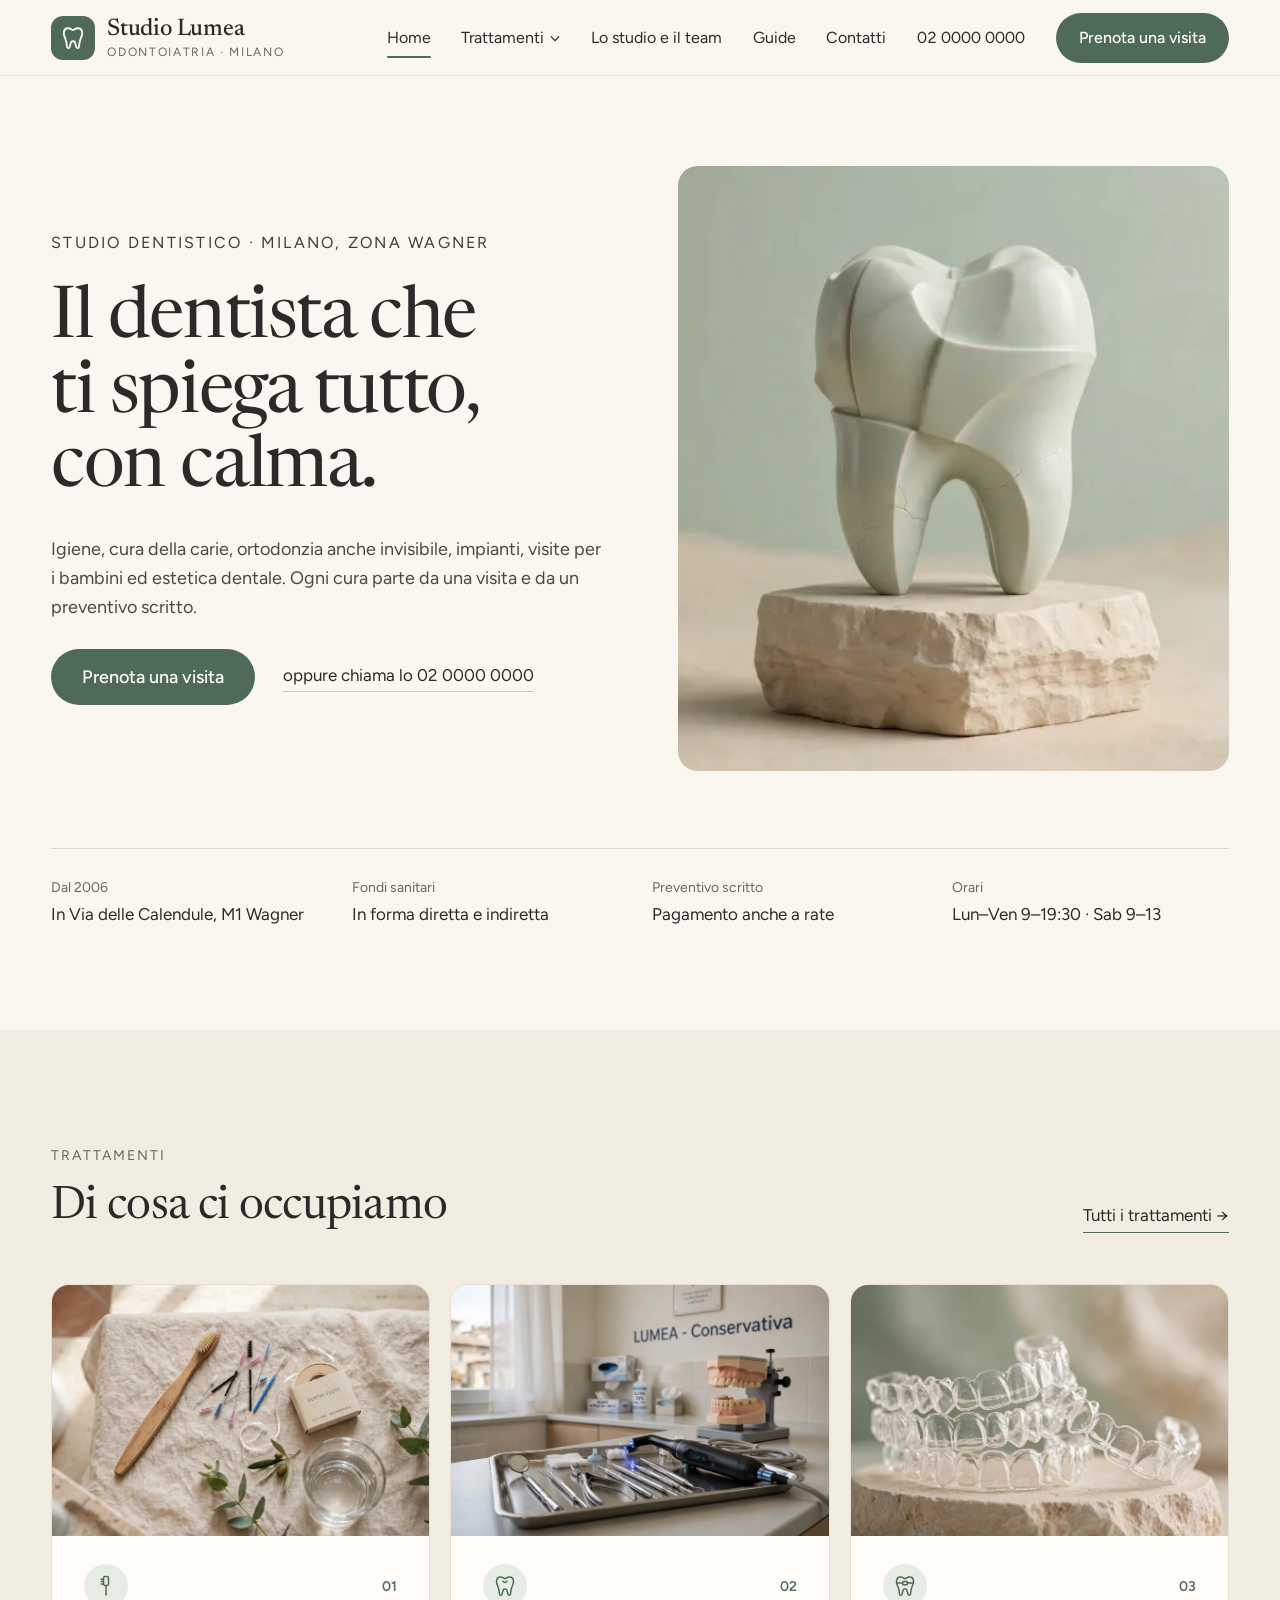
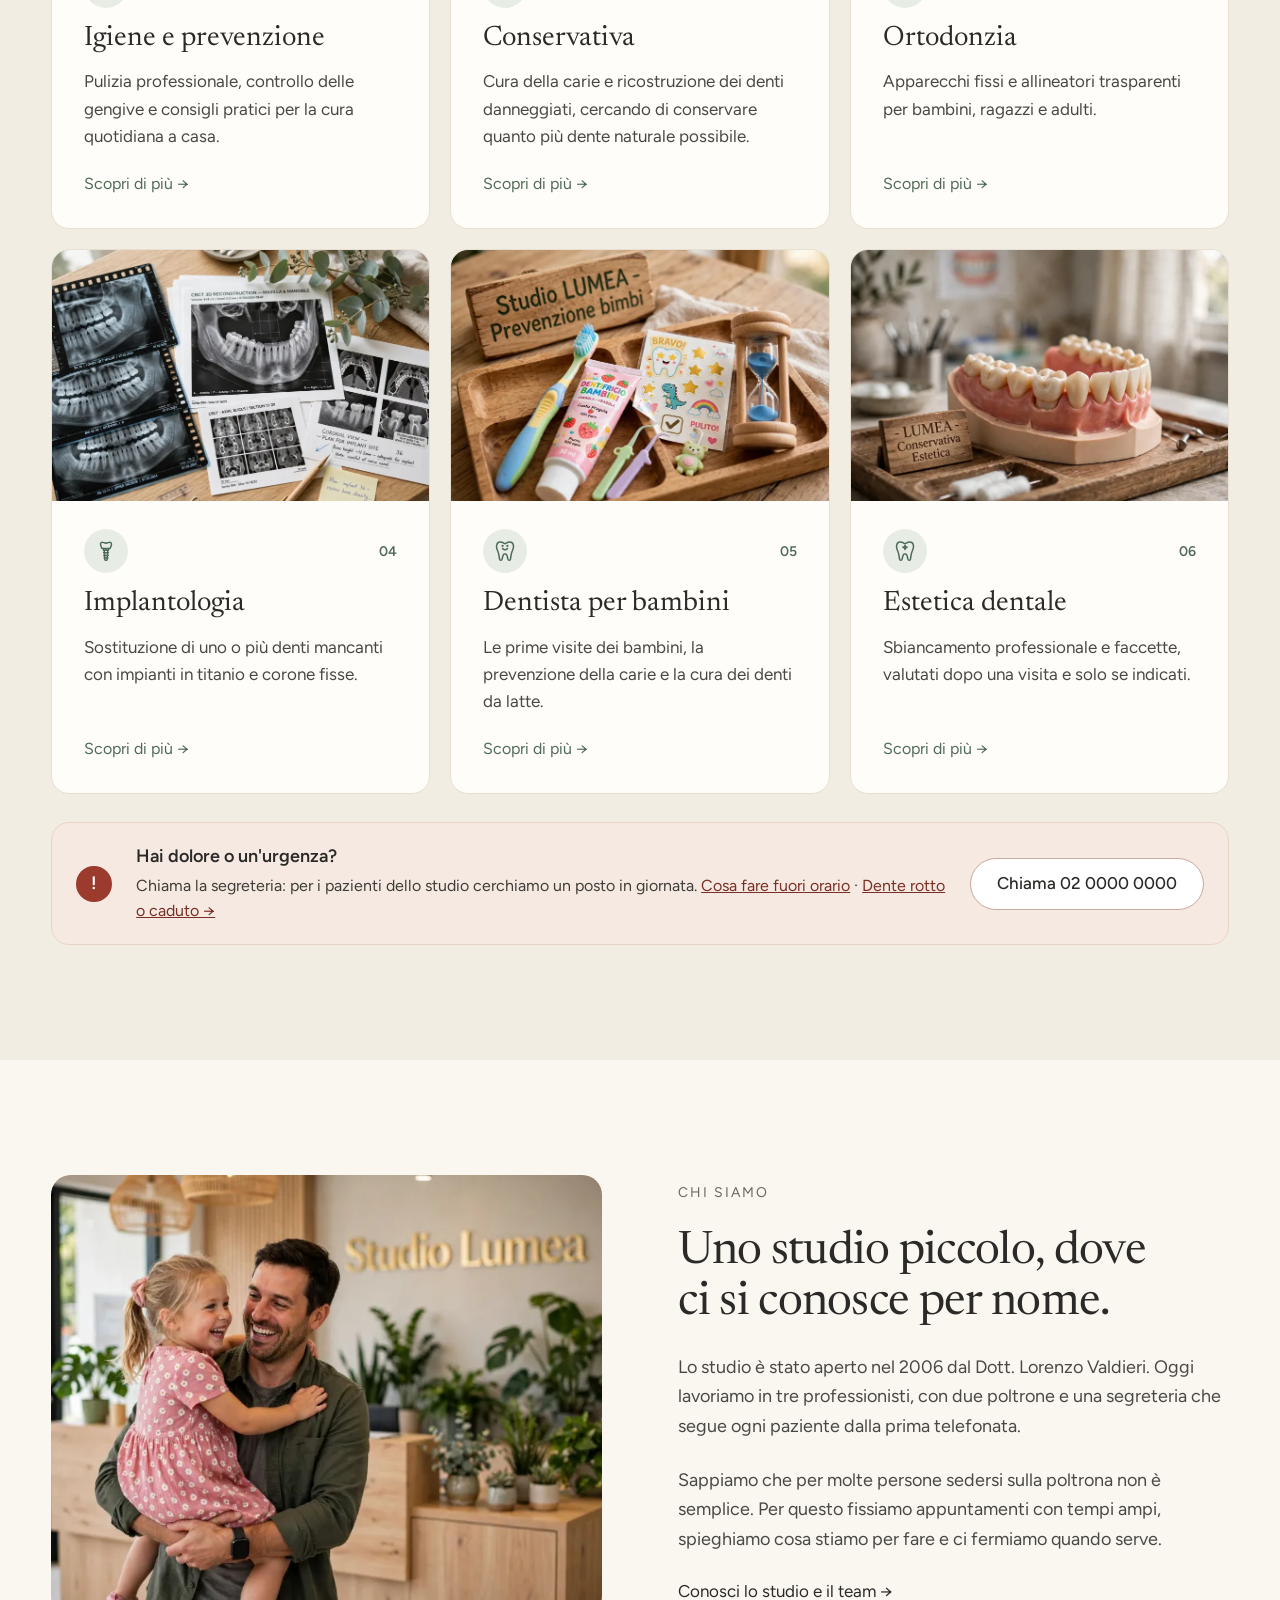
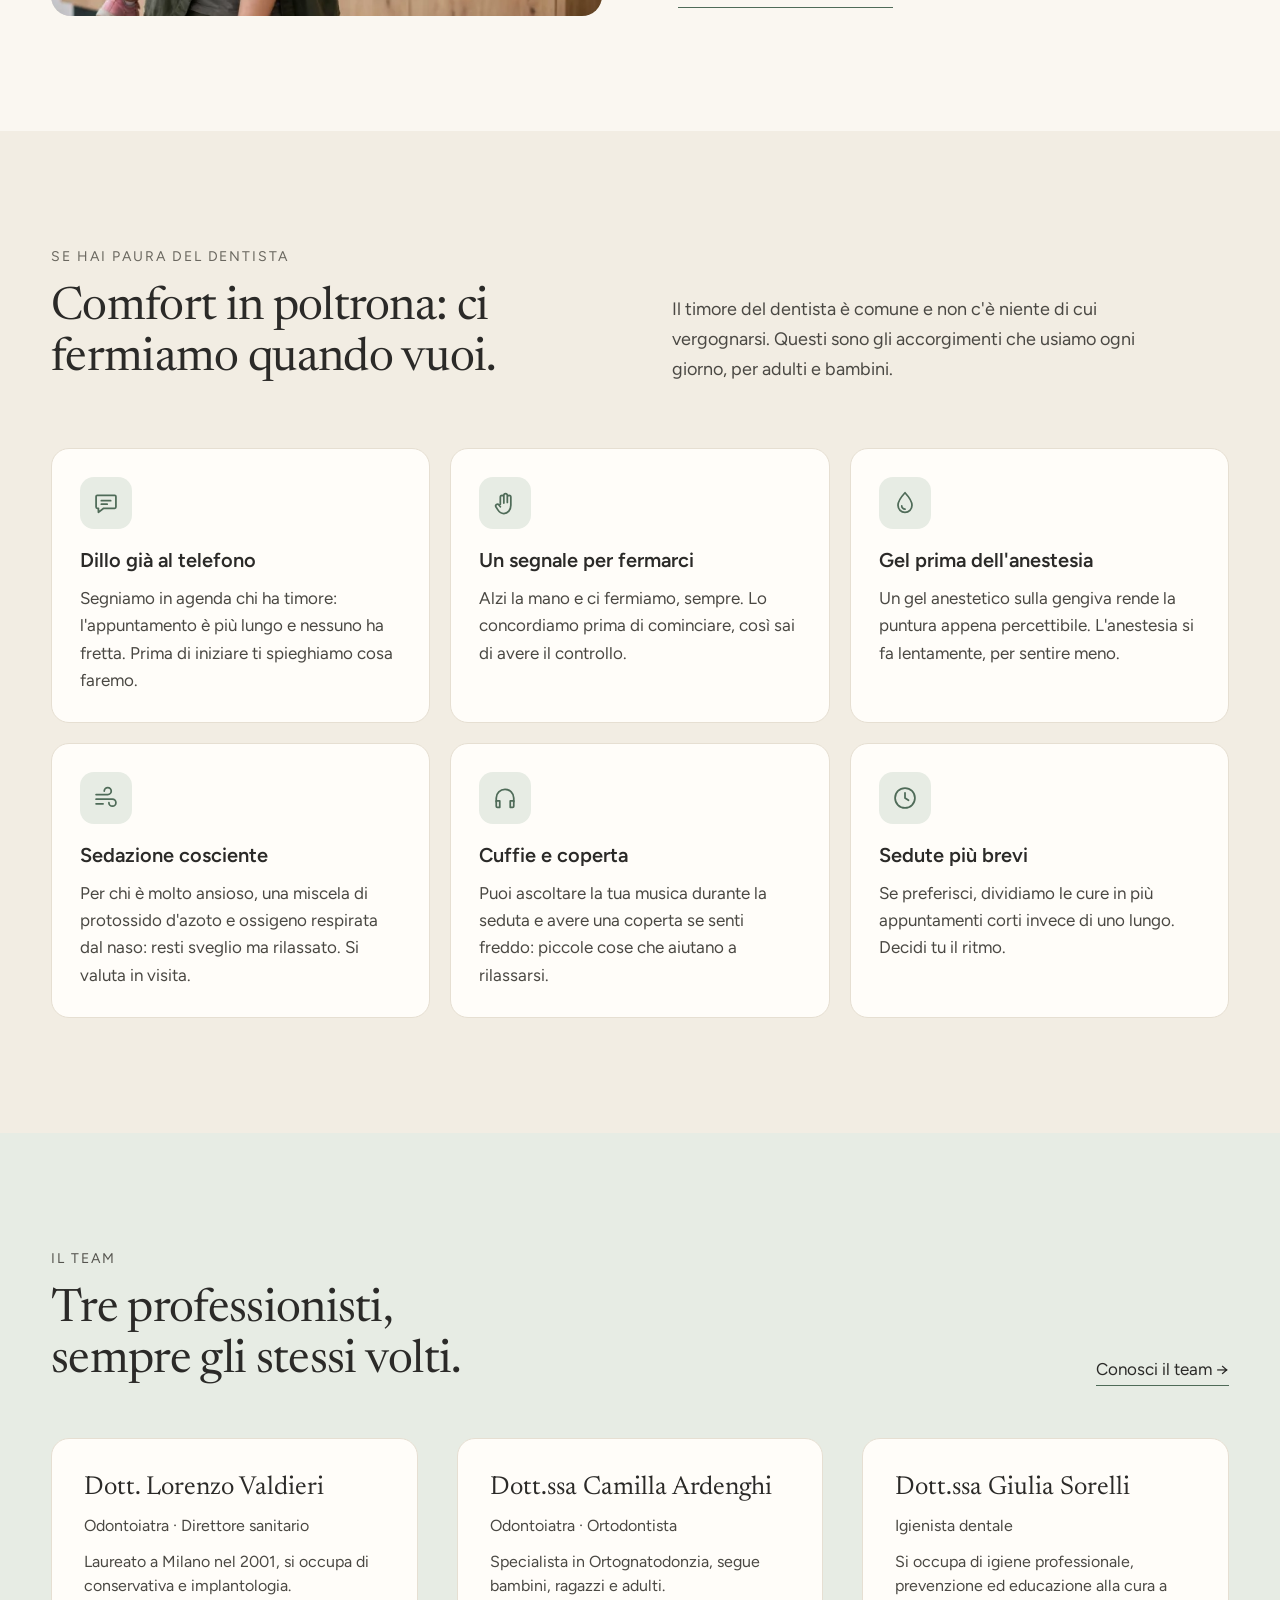
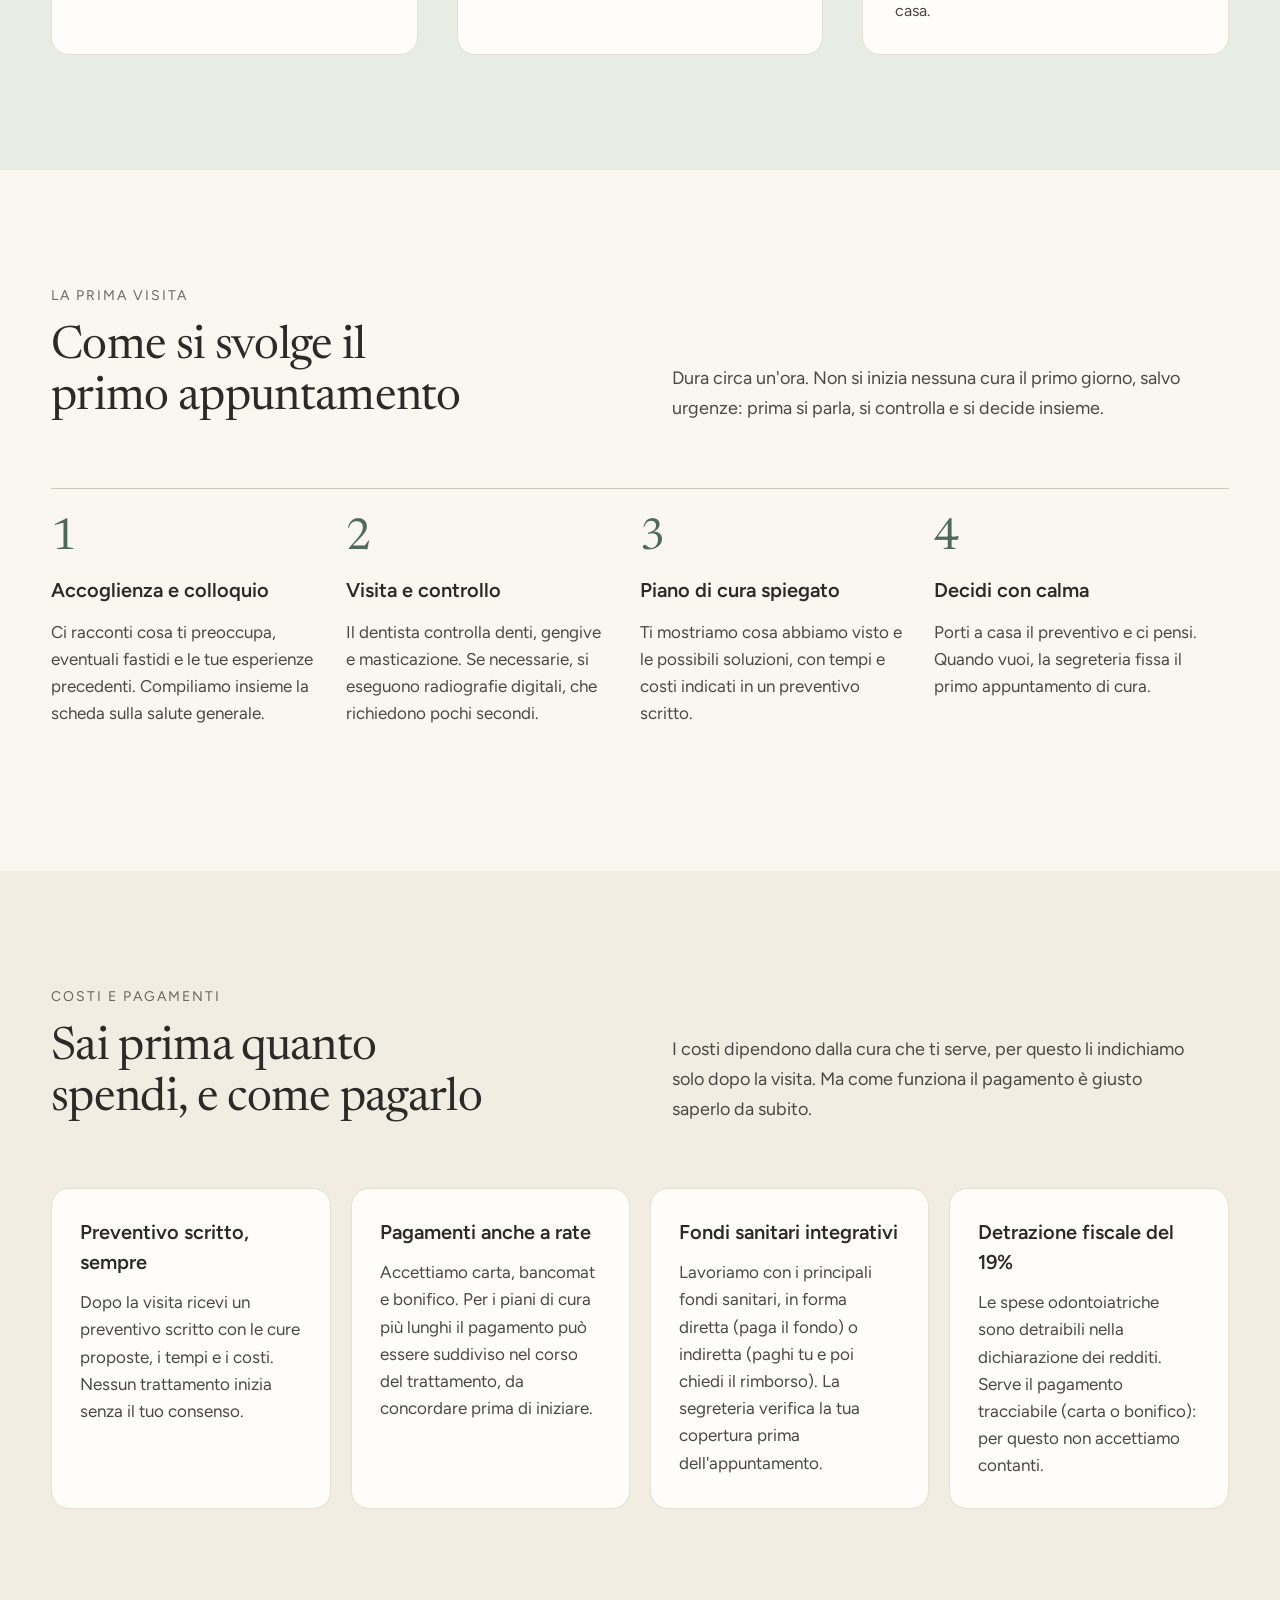
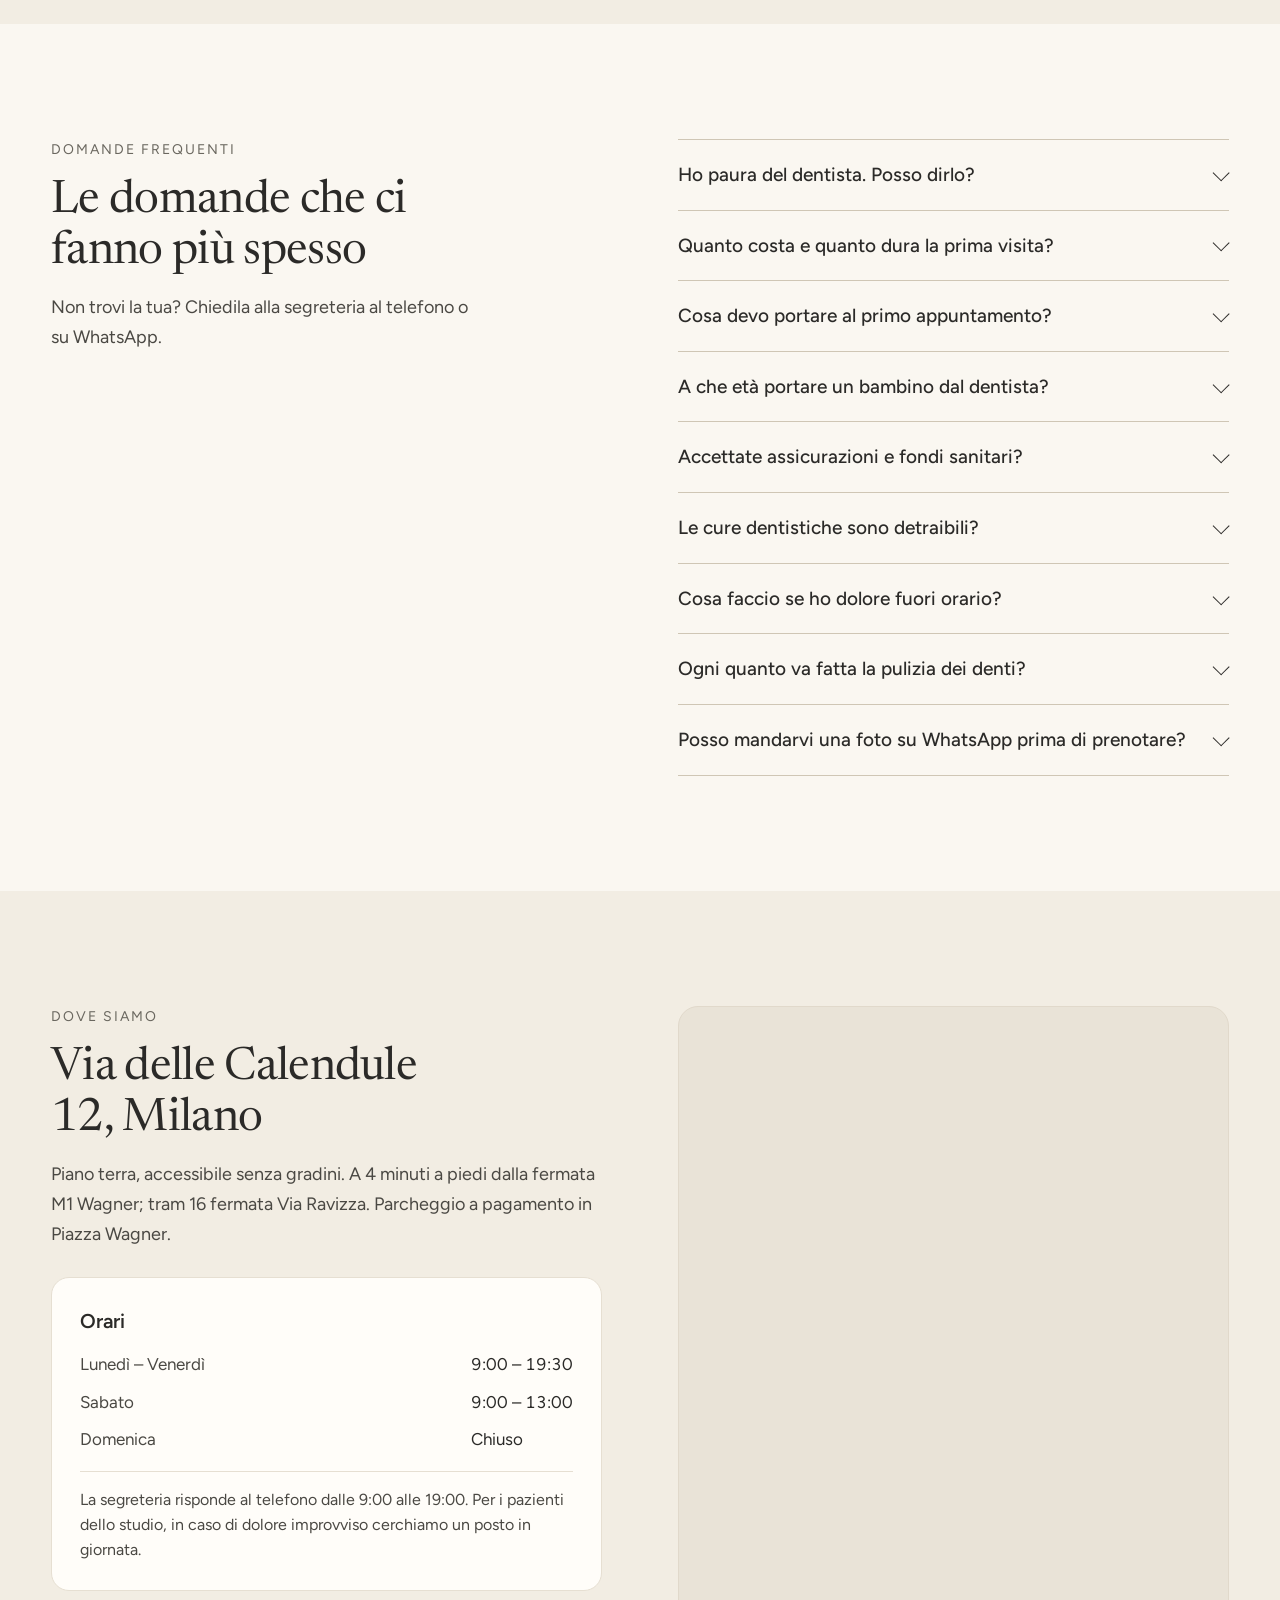
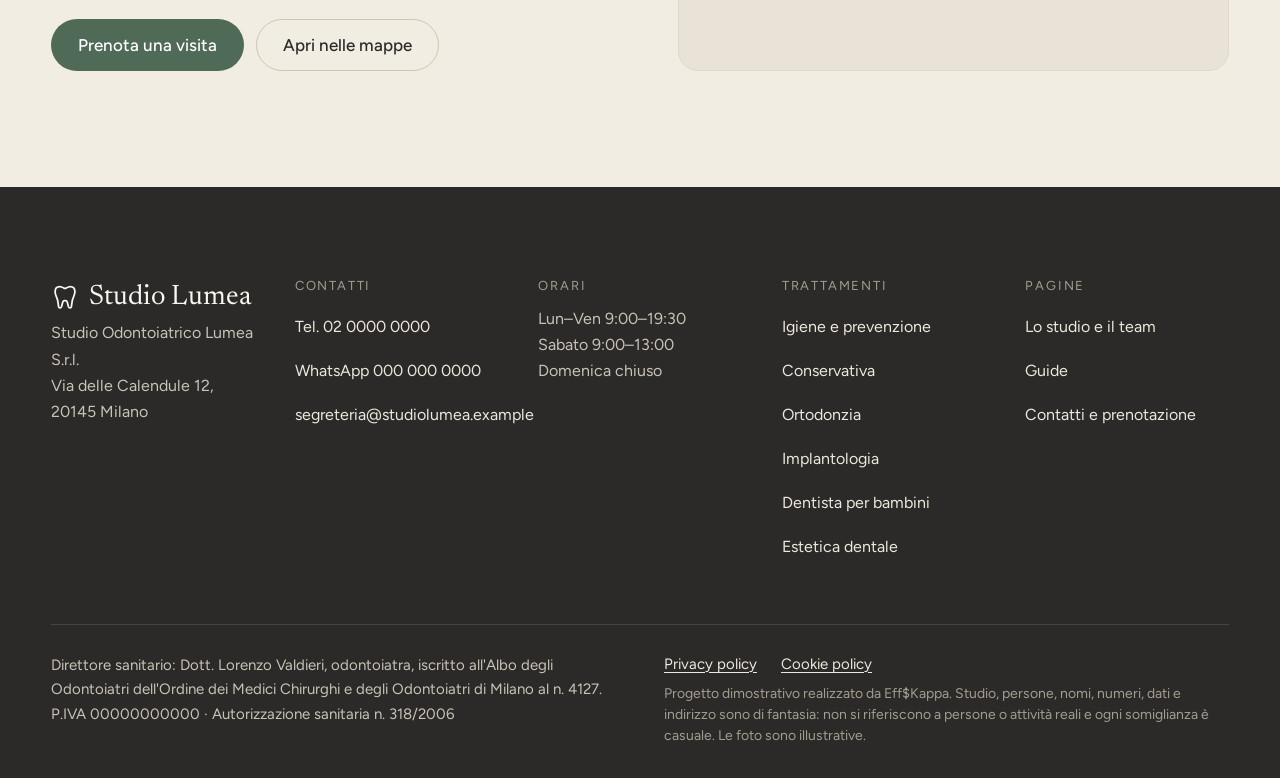
==== commit e05583e3: "feat: pagine per trattamento, guide, comfort, logo e icone dentali - logo con dente (header, menu, f" ====
--- a/index.html
+++ b/index.html
@@ -23,7 +23,7 @@
 <link rel="preconnect" href="https://fonts.googleapis.com">
 <link rel="preconnect" href="https://fonts.gstatic.com" crossorigin>
 <link href="https://fonts.googleapis.com/css2?family=Figtree:wght@400;500;600&amp;family=Newsreader:opsz,wght@6..72,400;6..72,500&amp;display=swap" rel="stylesheet">
-<link rel="stylesheet" href="css/styles.css?v=8">
+<link rel="stylesheet" href="css/styles.css?v=19">
 <script>document.documentElement.classList.add('js')</script>
 </head>
 <body>
@@ -32,13 +32,28 @@
 <header class="site-header">
   <div class="header-in">
     <a class="brand" href="index.html">
-      <span class="brand__name">Studio Lumea</span>
-      <span class="brand__sub">Odontoiatria · Milano</span>
+      <span class="brand__mark"><svg class="ico" viewBox="0 0 24 24" fill="none" stroke="currentColor" stroke-width="1.5" stroke-linecap="round" stroke-linejoin="round" aria-hidden="true" focusable="false"><path d="M7.5 3C5 3 3.5 5 3.5 7.6c0 2 .7 3.4 1.4 4.9.6 1.3.9 2.7 1.1 4.1l.5 3.6c.1.6.6 1.1 1.2 1.1s1.1-.4 1.3-1l1.1-4.1c.2-.7.8-1.2 1.5-1.2h.8c.7 0 1.3.5 1.5 1.2l1.1 4.1c.2.6.7 1 1.3 1s1.1-.5 1.2-1.1l.5-3.6c.2-1.4.5-2.8 1.1-4.1.7-1.5 1.4-2.9 1.4-4.9C20.5 5 19 3 16.5 3c-1.7 0-2.8.9-3.6 1.4-.6.3-1.2.3-1.8 0C10.3 3.9 9.2 3 7.5 3z"/></svg></span>
+      <span class="brand__txt">
+        <span class="brand__name">Studio Lumea</span>
+        <span class="brand__sub">Odontoiatria · Milano</span>
+      </span>
     </a>
     <nav class="nav" aria-label="Menu principale">
       <a class="nav__link" href="index.html" aria-current="page">Home</a>
-      <a class="nav__link" href="trattamenti.html">Trattamenti</a>
+      <div class="nav__drop">
+        <a class="nav__link" href="trattamenti.html">Trattamenti<svg class="nav__caret" viewBox="0 0 12 8" aria-hidden="true"><path d="M1 1.5l5 5 5-5" fill="none" stroke="currentColor" stroke-width="1.5"/></svg></a>
+        <div class="nav__panel">
+          <a href="igiene-dentale.html"><svg class="ico" viewBox="0 0 24 24" fill="none" stroke="currentColor" stroke-width="1.5" stroke-linecap="round" stroke-linejoin="round" aria-hidden="true" focusable="false"><path d="M12 21v-9.5"/><rect x="9.5" y="2.5" width="5" height="9" rx="1.6"/><path d="M9.5 5.2H7.2M9.5 7.6H7.2M9.5 10H7.2"/></svg><span>Igiene e prevenzione</span></a>
+          <a href="conservativa.html"><svg class="ico" viewBox="0 0 24 24" fill="none" stroke="currentColor" stroke-width="1.5" stroke-linecap="round" stroke-linejoin="round" aria-hidden="true" focusable="false"><path d="M7.5 3C5 3 3.5 5 3.5 7.6c0 2 .7 3.4 1.4 4.9.6 1.3.9 2.7 1.1 4.1l.5 3.6c.1.6.6 1.1 1.2 1.1s1.1-.4 1.3-1l1.1-4.1c.2-.7.8-1.2 1.5-1.2h.8c.7 0 1.3.5 1.5 1.2l1.1 4.1c.2.6.7 1 1.3 1s1.1-.5 1.2-1.1l.5-3.6c.2-1.4.5-2.8 1.1-4.1.7-1.5 1.4-2.9 1.4-4.9C20.5 5 19 3 16.5 3c-1.7 0-2.8.9-3.6 1.4-.6.3-1.2.3-1.8 0C10.3 3.9 9.2 3 7.5 3z"/><path d="M10 7.2c.6.9 1.4 1.3 2 1.3s1.4-.4 2-1.3"/></svg><span>Conservativa</span></a>
+          <a href="ortodonzia.html"><svg class="ico" viewBox="0 0 24 24" fill="none" stroke="currentColor" stroke-width="1.5" stroke-linecap="round" stroke-linejoin="round" aria-hidden="true" focusable="false"><path d="M7.5 3C5 3 3.5 5 3.5 7.6c0 2 .7 3.4 1.4 4.9.6 1.3.9 2.7 1.1 4.1l.5 3.6c.1.6.6 1.1 1.2 1.1s1.1-.4 1.3-1l1.1-4.1c.2-.7.8-1.2 1.5-1.2h.8c.7 0 1.3.5 1.5 1.2l1.1 4.1c.2.6.7 1 1.3 1s1.1-.5 1.2-1.1l.5-3.6c.2-1.4.5-2.8 1.1-4.1.7-1.5 1.4-2.9 1.4-4.9C20.5 5 19 3 16.5 3c-1.7 0-2.8.9-3.6 1.4-.6.3-1.2.3-1.8 0C10.3 3.9 9.2 3 7.5 3z"/><rect x="9.6" y="7.4" width="4.8" height="3.4" rx=".8"/><path d="M3.6 9.1h6M14.4 9.1h6"/></svg><span>Ortodonzia</span></a>
+          <a href="implantologia.html"><svg class="ico" viewBox="0 0 24 24" fill="none" stroke="currentColor" stroke-width="1.5" stroke-linecap="round" stroke-linejoin="round" aria-hidden="true" focusable="false"><path d="M6.5 5c0-1.3 1.2-2.1 2.4-1.7l3.1.9 3.1-.9c1.2-.4 2.4.4 2.4 1.7 0 1.9-.9 3.3-1.5 4.4h-8C7.4 8.3 6.5 6.9 6.5 5z"/><path d="M9.5 9.4v1.8h5V9.4"/><path d="M10.2 11.2h3.6l-.6 9.3c0 .4-.3.7-.7.7h-1c-.4 0-.7-.3-.7-.7z"/><path d="M9.6 13.8h4.8M9.8 16.4h4.4M10.1 19h3.8"/></svg><span>Implantologia</span></a>
+          <a href="pedodonzia.html"><svg class="ico" viewBox="0 0 24 24" fill="none" stroke="currentColor" stroke-width="1.5" stroke-linecap="round" stroke-linejoin="round" aria-hidden="true" focusable="false"><path d="M7.5 3C5 3 3.5 5 3.5 7.6c0 2 .7 3.4 1.4 4.9.6 1.3.9 2.7 1.1 4.1l.5 3.6c.1.6.6 1.1 1.2 1.1s1.1-.4 1.3-1l1.1-4.1c.2-.7.8-1.2 1.5-1.2h.8c.7 0 1.3.5 1.5 1.2l1.1 4.1c.2.6.7 1 1.3 1s1.1-.5 1.2-1.1l.5-3.6c.2-1.4.5-2.8 1.1-4.1.7-1.5 1.4-2.9 1.4-4.9C20.5 5 19 3 16.5 3c-1.7 0-2.8.9-3.6 1.4-.6.3-1.2.3-1.8 0C10.3 3.9 9.2 3 7.5 3z"/><path d="M9.6 9.6c1.3 1.2 3.5 1.2 4.8 0"/><circle cx="9.6" cy="7" r=".4" fill="currentColor"/><circle cx="14.4" cy="7" r=".4" fill="currentColor"/></svg><span>Dentista per bambini</span></a>
+          <a href="estetica-dentale.html"><svg class="ico" viewBox="0 0 24 24" fill="none" stroke="currentColor" stroke-width="1.5" stroke-linecap="round" stroke-linejoin="round" aria-hidden="true" focusable="false"><path d="M7.5 3C5 3 3.5 5 3.5 7.6c0 2 .7 3.4 1.4 4.9.6 1.3.9 2.7 1.1 4.1l.5 3.6c.1.6.6 1.1 1.2 1.1s1.1-.4 1.3-1l1.1-4.1c.2-.7.8-1.2 1.5-1.2h.8c.7 0 1.3.5 1.5 1.2l1.1 4.1c.2.6.7 1 1.3 1s1.1-.5 1.2-1.1l.5-3.6c.2-1.4.5-2.8 1.1-4.1.7-1.5 1.4-2.9 1.4-4.9C20.5 5 19 3 16.5 3c-1.7 0-2.8.9-3.6 1.4-.6.3-1.2.3-1.8 0C10.3 3.9 9.2 3 7.5 3z"/><path d="M12 6.2l.6 1.5 1.5.6-1.5.6-.6 1.5-.6-1.5-1.5-.6 1.5-.6z"/></svg><span>Estetica dentale</span></a>
+          <a class="nav__all" href="trattamenti.html">Tutti i trattamenti →</a>
+        </div>
+      </div>
       <a class="nav__link" href="studio.html">Lo studio e il team</a>
+      <a class="nav__link" href="guide.html">Guide</a>
       <a class="nav__link" href="contatti.html">Contatti</a>
       <a class="nav__tel" href="tel:+390200000000">02 0000 0000</a>
       <a class="btn btn--primary" href="contatti.html#prenota">Prenota una visita</a>
@@ -50,13 +65,22 @@
 </header>
 <div class="mobile-menu" id="mobile-menu" aria-hidden="true" role="dialog" aria-modal="true" aria-label="Menu">
   <div class="mobile-menu__top">
-    <span class="brand__name">Studio Lumea</span>
+    <span class="brand"><span class="brand__mark"><svg class="ico" viewBox="0 0 24 24" fill="none" stroke="currentColor" stroke-width="1.5" stroke-linecap="round" stroke-linejoin="round" aria-hidden="true" focusable="false"><path d="M7.5 3C5 3 3.5 5 3.5 7.6c0 2 .7 3.4 1.4 4.9.6 1.3.9 2.7 1.1 4.1l.5 3.6c.1.6.6 1.1 1.2 1.1s1.1-.4 1.3-1l1.1-4.1c.2-.7.8-1.2 1.5-1.2h.8c.7 0 1.3.5 1.5 1.2l1.1 4.1c.2.6.7 1 1.3 1s1.1-.5 1.2-1.1l.5-3.6c.2-1.4.5-2.8 1.1-4.1.7-1.5 1.4-2.9 1.4-4.9C20.5 5 19 3 16.5 3c-1.7 0-2.8.9-3.6 1.4-.6.3-1.2.3-1.8 0C10.3 3.9 9.2 3 7.5 3z"/></svg></span><span class="brand__name">Studio Lumea</span></span>
     <button class="menu-toggle" type="button" data-menu-close>Chiudi</button>
   </div>
   <nav class="mobile-menu__nav" aria-label="Menu mobile">
     <a href="index.html" aria-current="page" data-menu-close>Home</a>
     <a href="trattamenti.html" data-menu-close>Trattamenti</a>
+    <div class="mobile-menu__sub">
+      <a href="igiene-dentale.html" data-menu-close><svg class="ico" viewBox="0 0 24 24" fill="none" stroke="currentColor" stroke-width="1.5" stroke-linecap="round" stroke-linejoin="round" aria-hidden="true" focusable="false"><path d="M12 21v-9.5"/><rect x="9.5" y="2.5" width="5" height="9" rx="1.6"/><path d="M9.5 5.2H7.2M9.5 7.6H7.2M9.5 10H7.2"/></svg>Igiene e prevenzione</a>
+      <a href="conservativa.html" data-menu-close><svg class="ico" viewBox="0 0 24 24" fill="none" stroke="currentColor" stroke-width="1.5" stroke-linecap="round" stroke-linejoin="round" aria-hidden="true" focusable="false"><path d="M7.5 3C5 3 3.5 5 3.5 7.6c0 2 .7 3.4 1.4 4.9.6 1.3.9 2.7 1.1 4.1l.5 3.6c.1.6.6 1.1 1.2 1.1s1.1-.4 1.3-1l1.1-4.1c.2-.7.8-1.2 1.5-1.2h.8c.7 0 1.3.5 1.5 1.2l1.1 4.1c.2.6.7 1 1.3 1s1.1-.5 1.2-1.1l.5-3.6c.2-1.4.5-2.8 1.1-4.1.7-1.5 1.4-2.9 1.4-4.9C20.5 5 19 3 16.5 3c-1.7 0-2.8.9-3.6 1.4-.6.3-1.2.3-1.8 0C10.3 3.9 9.2 3 7.5 3z"/><path d="M10 7.2c.6.9 1.4 1.3 2 1.3s1.4-.4 2-1.3"/></svg>Conservativa</a>
+      <a href="ortodonzia.html" data-menu-close><svg class="ico" viewBox="0 0 24 24" fill="none" stroke="currentColor" stroke-width="1.5" stroke-linecap="round" stroke-linejoin="round" aria-hidden="true" focusable="false"><path d="M7.5 3C5 3 3.5 5 3.5 7.6c0 2 .7 3.4 1.4 4.9.6 1.3.9 2.7 1.1 4.1l.5 3.6c.1.6.6 1.1 1.2 1.1s1.1-.4 1.3-1l1.1-4.1c.2-.7.8-1.2 1.5-1.2h.8c.7 0 1.3.5 1.5 1.2l1.1 4.1c.2.6.7 1 1.3 1s1.1-.5 1.2-1.1l.5-3.6c.2-1.4.5-2.8 1.1-4.1.7-1.5 1.4-2.9 1.4-4.9C20.5 5 19 3 16.5 3c-1.7 0-2.8.9-3.6 1.4-.6.3-1.2.3-1.8 0C10.3 3.9 9.2 3 7.5 3z"/><rect x="9.6" y="7.4" width="4.8" height="3.4" rx=".8"/><path d="M3.6 9.1h6M14.4 9.1h6"/></svg>Ortodonzia</a>
+      <a href="implantologia.html" data-menu-close><svg class="ico" viewBox="0 0 24 24" fill="none" stroke="currentColor" stroke-width="1.5" stroke-linecap="round" stroke-linejoin="round" aria-hidden="true" focusable="false"><path d="M6.5 5c0-1.3 1.2-2.1 2.4-1.7l3.1.9 3.1-.9c1.2-.4 2.4.4 2.4 1.7 0 1.9-.9 3.3-1.5 4.4h-8C7.4 8.3 6.5 6.9 6.5 5z"/><path d="M9.5 9.4v1.8h5V9.4"/><path d="M10.2 11.2h3.6l-.6 9.3c0 .4-.3.7-.7.7h-1c-.4 0-.7-.3-.7-.7z"/><path d="M9.6 13.8h4.8M9.8 16.4h4.4M10.1 19h3.8"/></svg>Implantologia</a>
+      <a href="pedodonzia.html" data-menu-close><svg class="ico" viewBox="0 0 24 24" fill="none" stroke="currentColor" stroke-width="1.5" stroke-linecap="round" stroke-linejoin="round" aria-hidden="true" focusable="false"><path d="M7.5 3C5 3 3.5 5 3.5 7.6c0 2 .7 3.4 1.4 4.9.6 1.3.9 2.7 1.1 4.1l.5 3.6c.1.6.6 1.1 1.2 1.1s1.1-.4 1.3-1l1.1-4.1c.2-.7.8-1.2 1.5-1.2h.8c.7 0 1.3.5 1.5 1.2l1.1 4.1c.2.6.7 1 1.3 1s1.1-.5 1.2-1.1l.5-3.6c.2-1.4.5-2.8 1.1-4.1.7-1.5 1.4-2.9 1.4-4.9C20.5 5 19 3 16.5 3c-1.7 0-2.8.9-3.6 1.4-.6.3-1.2.3-1.8 0C10.3 3.9 9.2 3 7.5 3z"/><path d="M9.6 9.6c1.3 1.2 3.5 1.2 4.8 0"/><circle cx="9.6" cy="7" r=".4" fill="currentColor"/><circle cx="14.4" cy="7" r=".4" fill="currentColor"/></svg>Dentista per bambini</a>
+      <a href="estetica-dentale.html" data-menu-close><svg class="ico" viewBox="0 0 24 24" fill="none" stroke="currentColor" stroke-width="1.5" stroke-linecap="round" stroke-linejoin="round" aria-hidden="true" focusable="false"><path d="M7.5 3C5 3 3.5 5 3.5 7.6c0 2 .7 3.4 1.4 4.9.6 1.3.9 2.7 1.1 4.1l.5 3.6c.1.6.6 1.1 1.2 1.1s1.1-.4 1.3-1l1.1-4.1c.2-.7.8-1.2 1.5-1.2h.8c.7 0 1.3.5 1.5 1.2l1.1 4.1c.2.6.7 1 1.3 1s1.1-.5 1.2-1.1l.5-3.6c.2-1.4.5-2.8 1.1-4.1.7-1.5 1.4-2.9 1.4-4.9C20.5 5 19 3 16.5 3c-1.7 0-2.8.9-3.6 1.4-.6.3-1.2.3-1.8 0C10.3 3.9 9.2 3 7.5 3z"/><path d="M12 6.2l.6 1.5 1.5.6-1.5.6-.6 1.5-.6-1.5-1.5-.6 1.5-.6z"/></svg>Estetica dentale</a>
+    </div>
     <a href="studio.html" data-menu-close>Lo studio e il team</a>
+    <a href="guide.html" data-menu-close>Guide</a>
     <a href="contatti.html" data-menu-close>Contatti</a>
   </nav>
   <div class="mobile-menu__foot">
@@ -78,35 +102,56 @@
   <div class="wrap">
     <div class="hero__grid">
       <div class="hero__text" data-reveal>
-        <span class="eyebrow">Studio odontoiatrico · Milano, zona Wagner</span>
-        <h1 class="hero__title">Cure dentali con calma, spiegate passo dopo passo.</h1>
-        <p class="lead">Siamo uno studio di quartiere dove adulti e bambini vengono ascoltati prima di essere curati. Ogni trattamento parte da una visita, da un piano scritto e dal tempo per fare domande.</p>
+        <span class="eyebrow">Studio dentistico · Milano, zona Wagner</span>
+        <h1 class="hero__title">Il dentista che ti spiega tutto, con calma.</h1>
+        <p class="lead">Igiene, cura della carie, ortodonzia anche invisibile, impianti, visite per i bambini ed estetica dentale. Ogni cura parte da una visita e da un preventivo scritto.</p>
         <div class="hero__actions">
           <a class="btn btn--primary" href="contatti.html#prenota">Prenota una visita</a>
           <a class="hero__tel" href="tel:+390200000000">oppure chiama lo 02 0000 0000</a>
         </div>
       </div>
       <div class="photo hero__photo" data-reveal="150">
-        <img src="assets/img/reception-1400.webp" srcset="assets/img/reception-800.webp 800w, assets/img/reception-1400.webp 1400w, assets/img/reception.webp 1376w" sizes="(max-width: 960px) 100vw, 50vw" alt="La segreteria dello studio accoglie un paziente all'ingresso" width="1376" height="1824" fetchpriority="high" decoding="async">
+        <img src="assets/img/dente-scultura-1400.webp" srcset="assets/img/dente-scultura-800.webp 800w, assets/img/dente-scultura-1400.webp 1400w, assets/img/dente-scultura.webp 1920w" sizes="(max-width: 960px) 100vw, 50vw" alt="Scultura in ceramica a forma di dente appoggiata su una pietra chiara" width="1920" height="1280" fetchpriority="high" decoding="async">
       </div>
     </div>
     <div class="facts" data-reveal>
-      <div><span>In Via delle Calendule</span><span>dal 2006</span></div>
+      <div><span>Dal 2006</span><span>In Via delle Calendule, M1 Wagner</span></div>
+      <div><span>Fondi sanitari</span><span>In forma diretta e indiretta</span></div>
+      <div><span>Preventivo scritto</span><span>Pagamento anche a rate</span></div>
       <div><span>Orari</span><span>Lun–Ven 9–19:30 · Sab 9–13</span></div>
-      <div><span>Come arrivare</span><span>M1 Wagner, 4 minuti a piedi</span></div>
+    </div>
+  </div>
+</section>
+
+<section class="section section--alt">
+  <div class="wrap">
+    <div class="row-between" data-reveal>
+      <div class="stack" style="max-width:640px">
+        <span class="eyebrow">Trattamenti</span>
+        <h2 class="h2">Di cosa ci occupiamo</h2>
+      </div>
+      <a class="link-u" href="trattamenti.html">Tutti i trattamenti →</a>
+    </div>
+    <div class="cards">
+      <div data-reveal="0"><a class="card card--photo" href="igiene-dentale.html"><div class="card__photo"><img src="assets/img/cura-a-casa-1400.webp" srcset="assets/img/cura-a-casa-800.webp 800w, assets/img/cura-a-casa-1400.webp 1400w, assets/img/cura-a-casa.webp 1920w" sizes="(max-width: 760px) 100vw, 33vw" alt="Spazzolino in bambù, scovolini e filo interdentale su un telo di lino" width="1920" height="1280" loading="lazy" decoding="async"></div><div class="card__body"><span class="card__top"><span class="card__ico"><svg class="ico" viewBox="0 0 24 24" fill="none" stroke="currentColor" stroke-width="1.5" stroke-linecap="round" stroke-linejoin="round" aria-hidden="true" focusable="false"><path d="M12 21v-9.5"/><rect x="9.5" y="2.5" width="5" height="9" rx="1.6"/><path d="M9.5 5.2H7.2M9.5 7.6H7.2M9.5 10H7.2"/></svg></span><span class="card__num">01</span></span><span class="card__title">Igiene e prevenzione</span><span class="card__text">Pulizia professionale, controllo delle gengive e consigli pratici per la cura quotidiana a casa.</span><span class="card__more">Scopri di più →</span></div></a></div>
+      <div data-reveal="80"><a class="card card--photo" href="conservativa.html"><div class="card__photo"><img src="assets/img/conservativa-strumenti-1400.webp" srcset="assets/img/conservativa-strumenti-800.webp 800w, assets/img/conservativa-strumenti-1400.webp 1400w, assets/img/conservativa-strumenti.webp 1920w" sizes="(max-width: 760px) 100vw, 33vw" alt="Strumenti per la conservativa su un vassoio, con un modello di arcate sullo sfondo" width="1920" height="1280" loading="lazy" decoding="async"></div><div class="card__body"><span class="card__top"><span class="card__ico"><svg class="ico" viewBox="0 0 24 24" fill="none" stroke="currentColor" stroke-width="1.5" stroke-linecap="round" stroke-linejoin="round" aria-hidden="true" focusable="false"><path d="M7.5 3C5 3 3.5 5 3.5 7.6c0 2 .7 3.4 1.4 4.9.6 1.3.9 2.7 1.1 4.1l.5 3.6c.1.6.6 1.1 1.2 1.1s1.1-.4 1.3-1l1.1-4.1c.2-.7.8-1.2 1.5-1.2h.8c.7 0 1.3.5 1.5 1.2l1.1 4.1c.2.6.7 1 1.3 1s1.1-.5 1.2-1.1l.5-3.6c.2-1.4.5-2.8 1.1-4.1.7-1.5 1.4-2.9 1.4-4.9C20.5 5 19 3 16.5 3c-1.7 0-2.8.9-3.6 1.4-.6.3-1.2.3-1.8 0C10.3 3.9 9.2 3 7.5 3z"/><path d="M10 7.2c.6.9 1.4 1.3 2 1.3s1.4-.4 2-1.3"/></svg></span><span class="card__num">02</span></span><span class="card__title">Conservativa</span><span class="card__text">Cura della carie e ricostruzione dei denti danneggiati, cercando di conservare quanto più dente naturale possibile.</span><span class="card__more">Scopri di più →</span></div></a></div>
+      <div data-reveal="160"><a class="card card--photo" href="ortodonzia.html"><div class="card__photo"><img src="assets/img/allineatori-1400.webp" srcset="assets/img/allineatori-800.webp 800w, assets/img/allineatori-1400.webp 1400w, assets/img/allineatori.webp 1920w" sizes="(max-width: 760px) 100vw, 33vw" alt="Allineatori trasparenti appoggiati su una pietra chiara" width="1920" height="1280" loading="lazy" decoding="async"></div><div class="card__body"><span class="card__top"><span class="card__ico"><svg class="ico" viewBox="0 0 24 24" fill="none" stroke="currentColor" stroke-width="1.5" stroke-linecap="round" stroke-linejoin="round" aria-hidden="true" focusable="false"><path d="M7.5 3C5 3 3.5 5 3.5 7.6c0 2 .7 3.4 1.4 4.9.6 1.3.9 2.7 1.1 4.1l.5 3.6c.1.6.6 1.1 1.2 1.1s1.1-.4 1.3-1l1.1-4.1c.2-.7.8-1.2 1.5-1.2h.8c.7 0 1.3.5 1.5 1.2l1.1 4.1c.2.6.7 1 1.3 1s1.1-.5 1.2-1.1l.5-3.6c.2-1.4.5-2.8 1.1-4.1.7-1.5 1.4-2.9 1.4-4.9C20.5 5 19 3 16.5 3c-1.7 0-2.8.9-3.6 1.4-.6.3-1.2.3-1.8 0C10.3 3.9 9.2 3 7.5 3z"/><rect x="9.6" y="7.4" width="4.8" height="3.4" rx=".8"/><path d="M3.6 9.1h6M14.4 9.1h6"/></svg></span><span class="card__num">03</span></span><span class="card__title">Ortodonzia</span><span class="card__text">Apparecchi fissi e allineatori trasparenti per bambini, ragazzi e adulti.</span><span class="card__more">Scopri di più →</span></div></a></div>
+      <div data-reveal="0"><a class="card card--photo" href="implantologia.html"><div class="card__photo"><img src="assets/img/radiografie-impianto-1400.webp" srcset="assets/img/radiografie-impianto-800.webp 800w, assets/img/radiografie-impianto-1400.webp 1400w, assets/img/radiografie-impianto.webp 1920w" sizes="(max-width: 760px) 100vw, 33vw" alt="Radiografie e ricostruzioni 3D delle arcate preparate per pianificare un impianto" width="1920" height="1280" loading="lazy" decoding="async"></div><div class="card__body"><span class="card__top"><span class="card__ico"><svg class="ico" viewBox="0 0 24 24" fill="none" stroke="currentColor" stroke-width="1.5" stroke-linecap="round" stroke-linejoin="round" aria-hidden="true" focusable="false"><path d="M6.5 5c0-1.3 1.2-2.1 2.4-1.7l3.1.9 3.1-.9c1.2-.4 2.4.4 2.4 1.7 0 1.9-.9 3.3-1.5 4.4h-8C7.4 8.3 6.5 6.9 6.5 5z"/><path d="M9.5 9.4v1.8h5V9.4"/><path d="M10.2 11.2h3.6l-.6 9.3c0 .4-.3.7-.7.7h-1c-.4 0-.7-.3-.7-.7z"/><path d="M9.6 13.8h4.8M9.8 16.4h4.4M10.1 19h3.8"/></svg></span><span class="card__num">04</span></span><span class="card__title">Implantologia</span><span class="card__text">Sostituzione di uno o più denti mancanti con impianti in titanio e corone fisse.</span><span class="card__more">Scopri di più →</span></div></a></div>
+      <div data-reveal="80"><a class="card card--photo" href="pedodonzia.html"><div class="card__photo"><img src="assets/img/prevenzione-bimbi-1400.webp" srcset="assets/img/prevenzione-bimbi-800.webp 800w, assets/img/prevenzione-bimbi-1400.webp 1400w, assets/img/prevenzione-bimbi.webp 1920w" sizes="(max-width: 760px) 100vw, 33vw" alt="Spazzolino, dentifricio per bambini, adesivi e clessidra su un vassoio di legno" width="1920" height="1280" loading="lazy" decoding="async"></div><div class="card__body"><span class="card__top"><span class="card__ico"><svg class="ico" viewBox="0 0 24 24" fill="none" stroke="currentColor" stroke-width="1.5" stroke-linecap="round" stroke-linejoin="round" aria-hidden="true" focusable="false"><path d="M7.5 3C5 3 3.5 5 3.5 7.6c0 2 .7 3.4 1.4 4.9.6 1.3.9 2.7 1.1 4.1l.5 3.6c.1.6.6 1.1 1.2 1.1s1.1-.4 1.3-1l1.1-4.1c.2-.7.8-1.2 1.5-1.2h.8c.7 0 1.3.5 1.5 1.2l1.1 4.1c.2.6.7 1 1.3 1s1.1-.5 1.2-1.1l.5-3.6c.2-1.4.5-2.8 1.1-4.1.7-1.5 1.4-2.9 1.4-4.9C20.5 5 19 3 16.5 3c-1.7 0-2.8.9-3.6 1.4-.6.3-1.2.3-1.8 0C10.3 3.9 9.2 3 7.5 3z"/><path d="M9.6 9.6c1.3 1.2 3.5 1.2 4.8 0"/><circle cx="9.6" cy="7" r=".4" fill="currentColor"/><circle cx="14.4" cy="7" r=".4" fill="currentColor"/></svg></span><span class="card__num">05</span></span><span class="card__title">Dentista per bambini</span><span class="card__text">Le prime visite dei bambini, la prevenzione della carie e la cura dei denti da latte.</span><span class="card__more">Scopri di più →</span></div></a></div>
+      <div data-reveal="160"><a class="card card--photo" href="estetica-dentale.html"><div class="card__photo"><img src="assets/img/conservativa-estetica-1400.webp" srcset="assets/img/conservativa-estetica-800.webp 800w, assets/img/conservativa-estetica-1400.webp 1400w, assets/img/conservativa-estetica.webp 1920w" sizes="(max-width: 760px) 100vw, 33vw" alt="Modello di arcata dentale su un vassoio di legno" width="1920" height="1280" loading="lazy" decoding="async"></div><div class="card__body"><span class="card__top"><span class="card__ico"><svg class="ico" viewBox="0 0 24 24" fill="none" stroke="currentColor" stroke-width="1.5" stroke-linecap="round" stroke-linejoin="round" aria-hidden="true" focusable="false"><path d="M7.5 3C5 3 3.5 5 3.5 7.6c0 2 .7 3.4 1.4 4.9.6 1.3.9 2.7 1.1 4.1l.5 3.6c.1.6.6 1.1 1.2 1.1s1.1-.4 1.3-1l1.1-4.1c.2-.7.8-1.2 1.5-1.2h.8c.7 0 1.3.5 1.5 1.2l1.1 4.1c.2.6.7 1 1.3 1s1.1-.5 1.2-1.1l.5-3.6c.2-1.4.5-2.8 1.1-4.1.7-1.5 1.4-2.9 1.4-4.9C20.5 5 19 3 16.5 3c-1.7 0-2.8.9-3.6 1.4-.6.3-1.2.3-1.8 0C10.3 3.9 9.2 3 7.5 3z"/><path d="M12 6.2l.6 1.5 1.5.6-1.5.6-.6 1.5-.6-1.5-1.5-.6 1.5-.6z"/></svg></span><span class="card__num">06</span></span><span class="card__title">Estetica dentale</span><span class="card__text">Sbiancamento professionale e faccette, valutati dopo una visita e solo se indicati.</span><span class="card__more">Scopri di più →</span></div></a></div>
     </div>
     <aside class="urgent" data-reveal aria-label="Urgenze">
       <span class="urgent__icon" aria-hidden="true">!</span>
       <div class="urgent__text">
         <strong>Hai dolore o un'urgenza?</strong>
-        <span>Chiama la segreteria: per i pazienti dello studio cerchiamo un posto in giornata. <a href="index.html#faq-urgenze">Cosa fare fuori orario →</a></span>
+        <span>Chiama la segreteria: per i pazienti dello studio cerchiamo un posto in giornata. <a href="index.html#faq-urgenze">Cosa fare fuori orario</a> · <a href="guide.html#dente-rotto">Dente rotto o caduto →</a></span>
       </div>
       <a class="btn btn--ghost btn--sm" href="tel:+390200000000">Chiama 02 0000 0000</a>
     </aside>
   </div>
 </section>
 
-<section class="section section--alt">
+<section class="section">
   <div class="wrap split">
     <div class="photo" style="aspect-ratio:5/4" data-reveal>
       <img src="assets/img/accoglienza-1400.webp" srcset="assets/img/accoglienza-800.webp 800w, assets/img/accoglienza-1400.webp 1400w, assets/img/accoglienza.webp 1920w" sizes="(max-width: 960px) 100vw, 50vw" alt="Un papà con la figlia in braccio sorride all'ingresso dello studio" width="1920" height="1280" loading="lazy" decoding="async">
@@ -121,43 +166,43 @@
   </div>
 </section>
 
-<section class="section">
+<section class="section section--alt" id="comfort">
+  <div class="wrap">
+    <div class="head-row" data-reveal>
+      <div class="stack">
+        <span class="eyebrow">Se hai paura del dentista</span>
+        <h2 class="h2">Comfort in poltrona: ci fermiamo quando vuoi.</h2>
+      </div>
+      <p class="text" style="max-width:520px">Il timore del dentista è comune e non c'è niente di cui vergognarsi. Questi sono gli accorgimenti che usiamo ogni giorno, per adulti e bambini.</p>
+    </div>
+    <div class="comfort">
+      <div class="comfort__item" data-reveal="0"><span class="comfort__ico"><svg class="ico" viewBox="0 0 24 24" fill="none" stroke="currentColor" stroke-width="1.5" stroke-linecap="round" stroke-linejoin="round" aria-hidden="true" focusable="false"><path d="M4.5 5.5h15a1 1 0 0 1 1 1v9a1 1 0 0 1-1 1H10l-4.5 3.5v-3.5h-1a1 1 0 0 1-1-1v-9a1 1 0 0 1 1-1z"/><path d="M8 10h8M8 13h5"/></svg></span><strong>Dillo già al telefono</strong><span>Segniamo in agenda chi ha timore: l'appuntamento è più lungo e nessuno ha fretta. Prima di iniziare ti spieghiamo cosa faremo.</span></div>
+      <div class="comfort__item" data-reveal="80"><span class="comfort__ico"><svg class="ico" viewBox="0 0 24 24" fill="none" stroke="currentColor" stroke-width="1.5" stroke-linecap="round" stroke-linejoin="round" aria-hidden="true" focusable="false"><path d="M8 13V7a1.5 1.5 0 0 1 3 0v5M11 11.5V5.5a1.5 1.5 0 0 1 3 0v6M14 11.5V7a1.5 1.5 0 0 1 3 0v7c0 4-2.6 7-6 7-2.4 0-3.9-1.2-5.1-3.1L4.3 15.4a1.5 1.5 0 0 1 2.5-1.7L8 15.2"/></svg></span><strong>Un segnale per fermarci</strong><span>Alzi la mano e ci fermiamo, sempre. Lo concordiamo prima di cominciare, così sai di avere il controllo.</span></div>
+      <div class="comfort__item" data-reveal="160"><span class="comfort__ico"><svg class="ico" viewBox="0 0 24 24" fill="none" stroke="currentColor" stroke-width="1.5" stroke-linecap="round" stroke-linejoin="round" aria-hidden="true" focusable="false"><path d="M12 3.2s6 6.4 6 10.8a6 6 0 0 1-12 0c0-4.4 6-10.8 6-10.8z"/><path d="M9.2 14.5a2.8 2.8 0 0 0 2.8 2.8"/></svg></span><strong>Gel prima dell'anestesia</strong><span>Un gel anestetico sulla gengiva rende la puntura appena percettibile. L'anestesia si fa lentamente, per sentire meno.</span></div>
+      <div class="comfort__item" data-reveal="0"><span class="comfort__ico"><svg class="ico" viewBox="0 0 24 24" fill="none" stroke="currentColor" stroke-width="1.5" stroke-linecap="round" stroke-linejoin="round" aria-hidden="true" focusable="false"><path d="M3.5 9h10a3 3 0 1 0-3-3"/><path d="M3.5 13h14a3 3 0 1 1-3 3"/><path d="M3.5 17h6"/></svg></span><strong>Sedazione cosciente</strong><span>Per chi è molto ansioso, una miscela di protossido d'azoto e ossigeno respirata dal naso: resti sveglio ma rilassato. Si valuta in visita.</span></div>
+      <div class="comfort__item" data-reveal="80"><span class="comfort__ico"><svg class="ico" viewBox="0 0 24 24" fill="none" stroke="currentColor" stroke-width="1.5" stroke-linecap="round" stroke-linejoin="round" aria-hidden="true" focusable="false"><path d="M4.5 15v-3a7.5 7.5 0 0 1 15 0v3"/><path d="M4.5 14.5h3v5.5h-2a1 1 0 0 1-1-1zM19.5 14.5h-3v5.5h2a1 1 0 0 0 1-1z"/></svg></span><strong>Cuffie e coperta</strong><span>Puoi ascoltare la tua musica durante la seduta e avere una coperta se senti freddo: piccole cose che aiutano a rilassarsi.</span></div>
+      <div class="comfort__item" data-reveal="160"><span class="comfort__ico"><svg class="ico" viewBox="0 0 24 24" fill="none" stroke="currentColor" stroke-width="1.5" stroke-linecap="round" stroke-linejoin="round" aria-hidden="true" focusable="false"><circle cx="12" cy="12" r="8.5"/><path d="M12 7.5V12l3 2"/></svg></span><strong>Sedute più brevi</strong><span>Se preferisci, dividiamo le cure in più appuntamenti corti invece di uno lungo. Decidi tu il ritmo.</span></div>
+    </div>
+  </div>
+</section>
+
+<section class="section section--soft">
   <div class="wrap">
     <div class="row-between" data-reveal>
-      <div class="stack" style="max-width:640px">
-        <span class="eyebrow">Trattamenti</span>
-        <h2 class="h2">Di cosa ci occupiamo</h2>
-      </div>
-      <a class="link-u" href="trattamenti.html">Tutti i trattamenti →</a>
-    </div>
-    <div class="cards">
-      <div data-reveal="0"><a class="card" href="trattamenti.html#igiene"><span class="card__num">01</span><span class="card__title">Igiene e prevenzione</span><span class="card__text">Pulizia professionale, controllo delle gengive e consigli pratici per la cura quotidiana a casa.</span><span class="card__more">Scopri di più →</span></a></div>
-      <div data-reveal="80"><a class="card" href="trattamenti.html#conservativa"><span class="card__num">02</span><span class="card__title">Conservativa</span><span class="card__text">Cura della carie e ricostruzione dei denti danneggiati, cercando di conservare quanto più dente naturale possibile.</span><span class="card__more">Scopri di più →</span></a></div>
-      <div data-reveal="160"><a class="card" href="trattamenti.html#ortodonzia"><span class="card__num">03</span><span class="card__title">Ortodonzia</span><span class="card__text">Apparecchi fissi e allineatori trasparenti per bambini, ragazzi e adulti.</span><span class="card__more">Scopri di più →</span></a></div>
-      <div data-reveal="0"><a class="card" href="trattamenti.html#implantologia"><span class="card__num">04</span><span class="card__title">Implantologia</span><span class="card__text">Sostituzione di uno o più denti mancanti con impianti in titanio e corone fisse.</span><span class="card__more">Scopri di più →</span></a></div>
-      <div data-reveal="80"><a class="card" href="trattamenti.html#pedodonzia"><span class="card__num">05</span><span class="card__title">Pedodonzia</span><span class="card__text">Le prime visite dei bambini, la prevenzione della carie e la cura dei denti da latte.</span><span class="card__more">Scopri di più →</span></a></div>
-      <div data-reveal="160"><a class="card" href="trattamenti.html#estetica"><span class="card__num">06</span><span class="card__title">Estetica dentale</span><span class="card__text">Sbiancamento professionale e faccette, valutati dopo una visita e solo se indicati.</span><span class="card__more">Scopri di più →</span></a></div>
-    </div>
-  </div>
-</section>
-
-<section class="section section--soft">
-  <div class="wrap">
-    <div class="stack" style="max-width:680px;margin-bottom:clamp(36px,4vw,56px)" data-reveal>
-      <span class="eyebrow">Il team</span>
-      <h2 class="h2">Tre professionisti, sempre gli stessi volti.</h2>
-    </div>
-    <div class="team">
+      <div class="stack" style="max-width:680px">
+        <span class="eyebrow">Il team</span>
+        <h2 class="h2">Tre professionisti, sempre gli stessi volti.</h2>
+      </div>
+      <a class="link-u" href="studio.html">Conosci il team →</a>
+    </div>
+    <div class="team team--text">
       <div class="person" data-reveal>
-        <div class="photo"><img src="assets/img/team-valdieri-1400.webp" srcset="assets/img/team-valdieri-800.webp 800w, assets/img/team-valdieri-1400.webp 1400w, assets/img/team-valdieri.webp 1344w" sizes="(max-width: 700px) 100vw, 33vw" alt="Ritratto del Dott. Lorenzo Valdieri" width="1344" height="1792" loading="lazy" decoding="async"></div>
         <div class="stack" style="gap:6px"><span class="person__name">Dott. Lorenzo Valdieri</span><span class="person__role">Odontoiatra · Direttore sanitario</span><span class="person__bio">Laureato a Milano nel 2001, si occupa di conservativa e implantologia.</span></div>
       </div>
       <div class="person" data-reveal="100">
-        <div class="photo"><img src="assets/img/team-ardenghi-1400.webp" srcset="assets/img/team-ardenghi-800.webp 800w, assets/img/team-ardenghi-1400.webp 1400w, assets/img/team-ardenghi.webp 1344w" sizes="(max-width: 700px) 100vw, 33vw" alt="Ritratto della Dott.ssa Camilla Ardenghi" width="1344" height="1792" loading="lazy" decoding="async"></div>
         <div class="stack" style="gap:6px"><span class="person__name">Dott.ssa Camilla Ardenghi</span><span class="person__role">Odontoiatra · Ortodontista</span><span class="person__bio">Specialista in Ortognatodonzia, segue bambini, ragazzi e adulti.</span></div>
       </div>
       <div class="person" data-reveal="200">
-        <div class="photo"><img src="assets/img/team-sorelli-1400.webp" srcset="assets/img/team-sorelli-800.webp 800w, assets/img/team-sorelli-1400.webp 1400w, assets/img/team-sorelli.webp 1344w" sizes="(max-width: 700px) 100vw, 33vw" alt="Ritratto della Dott.ssa Giulia Sorelli" width="1344" height="1792" loading="lazy" decoding="async"></div>
         <div class="stack" style="gap:6px"><span class="person__name">Dott.ssa Giulia Sorelli</span><span class="person__role">Igienista dentale</span><span class="person__bio">Si occupa di igiene professionale, prevenzione ed educazione alla cura a casa.</span></div>
       </div>
     </div>
@@ -216,6 +261,7 @@
       <details id="faq-detrazione"><summary>Le cure dentistiche sono detraibili?</summary><p>Sì, rientrano nelle spese sanitarie detraibili al 19% per la parte che supera la franchigia di 129,11 euro. Conserva la fattura e paga con un metodo tracciabile (carta, bancomat o bonifico).</p></details>
       <details id="faq-urgenze"><summary>Cosa faccio se ho dolore fuori orario?</summary><p>Durante gli orari di apertura chiama la segreteria: per i pazienti dello studio cerchiamo un posto in giornata. Fuori orario lascia un messaggio in segreteria e ti richiamiamo alla riapertura. In caso di gonfiore al viso con febbre, difficoltà a deglutire o respirare, o di un trauma importante, rivolgiti subito al Pronto Soccorso o chiama il 112.</p></details>
       <details id="faq-igiene"><summary>Ogni quanto va fatta la pulizia dei denti?</summary><p>Di norma ogni 6 mesi. In alcuni casi, per esempio con gengive infiammate, apparecchi o impianti, l'igienista può consigliare richiami più ravvicinati.</p></details>
+      <details id="faq-foto"><summary>Posso mandarvi una foto su WhatsApp prima di prenotare?</summary><p>Sì. Se hai un dente scheggiato, una gengiva gonfia o un dubbio, inviaci una foto su WhatsApp: la segreteria la mostra al dentista, che ti dice se è il caso di venire subito e che visita prenotare. Non è una diagnosi, per quella serve la visita; in caso di dolore forte chiama.</p></details>
     </div>
   </div>
 </section>
@@ -253,7 +299,7 @@
   <div class="footer-in">
     <div class="footer-cols">
       <div>
-        <span class="footer-brand">Studio Lumea</span>
+        <span class="footer-brand"><svg class="ico" viewBox="0 0 24 24" fill="none" stroke="currentColor" stroke-width="1.5" stroke-linecap="round" stroke-linejoin="round" aria-hidden="true" focusable="false"><path d="M7.5 3C5 3 3.5 5 3.5 7.6c0 2 .7 3.4 1.4 4.9.6 1.3.9 2.7 1.1 4.1l.5 3.6c.1.6.6 1.1 1.2 1.1s1.1-.4 1.3-1l1.1-4.1c.2-.7.8-1.2 1.5-1.2h.8c.7 0 1.3.5 1.5 1.2l1.1 4.1c.2.6.7 1 1.3 1s1.1-.5 1.2-1.1l.5-3.6c.2-1.4.5-2.8 1.1-4.1.7-1.5 1.4-2.9 1.4-4.9C20.5 5 19 3 16.5 3c-1.7 0-2.8.9-3.6 1.4-.6.3-1.2.3-1.8 0C10.3 3.9 9.2 3 7.5 3z"/></svg>Studio Lumea</span>
         <p>Studio Odontoiatrico Lumea S.r.l.<br>Via delle Calendule 12, 20145 Milano</p>
       </div>
       <div>
@@ -267,9 +313,18 @@
         <p>Lun–Ven 9:00–19:30<br>Sabato 9:00–13:00<br>Domenica chiuso</p>
       </div>
       <div>
+        <span class="footer-title">Trattamenti</span>
+        <a href="igiene-dentale.html">Igiene e prevenzione</a>
+        <a href="conservativa.html">Conservativa</a>
+        <a href="ortodonzia.html">Ortodonzia</a>
+        <a href="implantologia.html">Implantologia</a>
+        <a href="pedodonzia.html">Dentista per bambini</a>
+        <a href="estetica-dentale.html">Estetica dentale</a>
+      </div>
+      <div>
         <span class="footer-title">Pagine</span>
-        <a href="trattamenti.html">Trattamenti</a>
         <a href="studio.html">Lo studio e il team</a>
+        <a href="guide.html">Guide</a>
         <a href="contatti.html">Contatti e prenotazione</a>
       </div>
     </div>
@@ -283,6 +338,6 @@
     </div>
   </div>
 </footer>
-<script src="js/main.js?v=8"></script>
+<script src="js/main.js?v=19"></script>
 </body>
 </html>
--- a/css/styles.css
+++ b/css/styles.css
@@ -23,6 +23,7 @@
 .section--alt{background:var(--bg-alt)}
 .section--soft{background:var(--accent-soft)}
 .eyebrow{font-size:14px;letter-spacing:.14em;text-transform:uppercase;color:var(--muted)}
+.hero .eyebrow{font-size:clamp(15px,1.25vw,18px);color:var(--ink-2)}
 .section--soft .eyebrow{color:#55544E}
 .h1{font-family:var(--serif);font-weight:400;font-size:clamp(40px,5vw,68px);line-height:1.06;letter-spacing:-.02em;text-wrap:balance}
 .h2{font-family:var(--serif);font-weight:400;font-size:clamp(34px,3.6vw,52px);line-height:1.1;letter-spacing:-.015em;text-wrap:balance}
@@ -86,15 +87,17 @@
   .menu-toggle{display:flex}
   .mobile-bar{display:grid}
   .site-footer{padding-bottom:84px}
-  /* su telefono: header pieno (niente blur, che su iOS sfarfalla durante lo scroll) e a scomparsa */
-  .site-header{background:var(--bg);-webkit-backdrop-filter:none;backdrop-filter:none;transition:transform .3s ease}
-  .site-header.is-hidden{transform:translateY(-100%)}
+  /* su telefono: header sempre visibile, sticky dentro la pagina, sfondo pieno, niente blur:
+     occupa il suo spazio in cima e non può coprire il testo. Gli header fixed su iPhone si
+     spostavano con la barra di Safari. */
+  .header-spacer{display:none}
+  .site-header{position:sticky;background:var(--bg);-webkit-backdrop-filter:none;backdrop-filter:none}
 }
 
 /* Reveal leggero */
 .js [data-reveal]{opacity:0;transform:translateY(16px);transition:opacity .9s ease,transform .9s ease}
 .js [data-reveal].is-in{opacity:1;transform:none}
-@media (prefers-reduced-motion:reduce){.js [data-reveal]{opacity:1;transform:none;transition:none}.site-header{transition:none}}
+@media (prefers-reduced-motion:reduce){.js [data-reveal]{opacity:1;transform:none;transition:none}}
 
 /* Home: hero */
 .hero{padding:clamp(40px,7vw,96px) 0 clamp(64px,8vw,112px)}
@@ -116,6 +119,11 @@
 .card__title{font-family:var(--serif);font-size:28px;line-height:1.15}
 .card__text{font-size:17px;line-height:1.6;color:var(--ink-3)}
 .card__more{margin-top:auto;padding-top:8px;font-size:16px;color:var(--accent)}
+.card--photo{padding:0;gap:0;overflow:hidden}
+.card__photo{position:relative;aspect-ratio:3/2;background:#E9E3D7;overflow:hidden}
+.card__photo img{position:absolute;inset:0;width:100%;height:100%;object-fit:cover;transition:transform .6s ease}
+.card--photo:hover .card__photo img{transform:scale(1.03)}
+.card__body{display:flex;flex-direction:column;gap:14px;flex:1;padding:28px 32px 32px}
 .row-between{display:flex;flex-wrap:wrap;justify-content:space-between;align-items:flex-end;gap:20px 40px;margin-bottom:clamp(36px,4vw,56px)}
 
 /* Team */
@@ -125,6 +133,7 @@
 .person__name{font-family:var(--serif);font-size:26px}
 .person__role{font-size:16px;color:var(--ink-3)}
 .person__bio{font-size:16px;line-height:1.55;color:var(--ink-3);margin-top:6px}
+.team--text .person{padding:30px 32px;border-radius:18px;background:var(--card);border:1px solid var(--line)}
 
 /* Passi prima visita */
 .steps{list-style:none;margin:0;padding:0;display:grid;grid-template-columns:repeat(auto-fit,minmax(min(100%,250px),1fr))}
@@ -184,7 +193,11 @@
 .tech div{display:flex;flex-direction:column;gap:12px;padding:28px;border-radius:18px;background:var(--bg)}
 .tech strong{font-size:20px;font-weight:600}
 .tech span{font-size:17px;line-height:1.6;color:var(--ink-3)}
-.gallery{display:grid;grid-template-columns:repeat(auto-fit,minmax(min(100%,240px),1fr));gap:16px}
+.tech--photo > div{padding:0 0 28px;overflow:hidden;background:var(--card)}
+.tech--photo > div > strong,.tech--photo > div > span{padding:0 28px}
+.tech .tech__photo{display:block;position:relative;padding:0;gap:0;aspect-ratio:3/2;border-radius:0;background:#E9E3D7;margin-bottom:8px}
+.tech__photo img{position:absolute;inset:0;width:100%;height:100%;object-fit:cover}
+.gallery{display:grid;grid-template-columns:repeat(auto-fit,minmax(min(100%,400px),1fr));gap:16px}
 .gallery figure{margin:0;display:flex;flex-direction:column;gap:10px}
 .gallery .photo{aspect-ratio:4/3;border-radius:16px}
 .gallery figcaption{font-size:15px;color:var(--muted)}
@@ -244,7 +257,7 @@
 /* Footer */
 .site-footer{background:var(--ink);color:#EDE8DE}
 .footer-in{max-width:var(--wrap);margin:0 auto;padding:clamp(56px,7vw,96px) var(--gutter) 32px}
-.footer-cols{display:grid;grid-template-columns:repeat(auto-fit,minmax(min(100%,220px),1fr));gap:40px 48px}
+.footer-cols{display:grid;grid-template-columns:repeat(auto-fit,minmax(min(100%,180px),1fr));gap:40px 40px}
 .footer-cols > div{display:flex;flex-direction:column;gap:10px}
 .footer-brand{font-family:var(--serif);font-size:28px;color:var(--bg)}
 .footer-title{font-size:13px;letter-spacing:.14em;text-transform:uppercase;color:#A39D90}
@@ -339,3 +352,96 @@
 .footer-cols .footer-title{margin-bottom:8px}
 .footer-cols a{padding:9px 0}
 .ccard a{padding:8px 0}
+
+/* ===== S70 (2026-10-02): identità dentale, menu trattamenti, comfort, pagine trattamento, guide ===== */
+.ico{width:24px;height:24px;flex:none;display:block}
+/* Logo: dente + nome */
+.brand{flex-direction:row;align-items:center;gap:12px}
+.brand__txt{display:flex;flex-direction:column}
+.brand__mark{width:44px;height:44px;flex:none;border-radius:12px;background:var(--accent);color:var(--bg);display:flex;align-items:center;justify-content:center}
+.brand__mark .ico{width:26px;height:26px;stroke-width:1.7}
+.footer-brand{display:flex;align-items:center;gap:10px}
+.footer-brand .ico{width:28px;height:28px}
+/* Menu: tendina Trattamenti */
+.nav__drop{position:relative;display:flex;align-items:center}
+.nav__caret{width:10px;height:7px;margin-left:6px;vertical-align:middle;transition:transform .2s}
+.nav__drop:hover .nav__caret,.nav__drop:focus-within .nav__caret{transform:rotate(180deg)}
+.nav__panel{position:absolute;top:calc(100% + 18px);left:-18px;width:300px;padding:10px;background:var(--card);border:1px solid var(--line);border-radius:18px;box-shadow:0 24px 50px -24px rgba(43,42,40,.3);display:flex;flex-direction:column;gap:2px;opacity:0;visibility:hidden;transform:translateY(6px);transition:opacity .2s,transform .2s,visibility 0s .2s;z-index:5}
+.nav__panel::before{content:"";position:absolute;left:0;right:0;top:-20px;height:20px}
+.nav__drop:hover .nav__panel,.nav__drop:focus-within .nav__panel{opacity:1;visibility:visible;transform:none;transition:opacity .2s,transform .2s}
+.nav__panel a{display:flex;align-items:center;gap:12px;padding:11px 12px;border-radius:12px;font-size:16px;color:var(--ink);text-decoration:none}
+.nav__panel a .ico{color:var(--accent)}
+.nav__panel a:hover,.nav__panel a[aria-current="page"]{background:var(--accent-soft);color:var(--ink)}
+.nav__panel .nav__all{margin-top:6px;border-top:1px solid var(--line);border-radius:0 0 12px 12px;padding-top:14px;color:var(--accent)}
+@media (max-width:1240px){.nav__tel{display:none}}
+/* Menu mobile: sottovoci trattamenti */
+.mobile-menu__sub{display:grid;grid-template-columns:repeat(auto-fill,minmax(min(100%,150px),1fr));gap:4px 12px;padding:8px 0 14px;border-bottom:1px solid var(--line)}
+.mobile-menu__nav .mobile-menu__sub a{min-height:44px;justify-content:flex-start;gap:10px;border-bottom:0;font-family:var(--sans);font-size:16px;color:var(--ink-2)}
+.mobile-menu__sub a .ico{width:20px;height:20px;color:var(--accent)}
+.mobile-menu__nav .mobile-menu__sub a[aria-current="page"]::after{display:none}
+.mobile-menu__nav .mobile-menu__sub a[aria-current="page"]{color:var(--accent);font-weight:600}
+/* Card home: icona + numero */
+.card__top{display:flex;align-items:center;justify-content:space-between}
+.card__ico{width:44px;height:44px;border-radius:50%;background:var(--accent-soft);color:var(--accent);display:flex;align-items:center;justify-content:center}
+/* Comfort in poltrona */
+.comfort{display:grid;grid-template-columns:repeat(auto-fill,minmax(min(100%,320px),1fr));gap:20px}
+.comfort__item{display:flex;flex-direction:column;gap:10px;padding:28px;border-radius:18px;background:var(--card);border:1px solid var(--line)}
+.comfort__ico{width:52px;height:52px;border-radius:14px;background:var(--accent-soft);color:var(--accent);display:flex;align-items:center;justify-content:center;margin-bottom:6px}
+.comfort__ico .ico{width:28px;height:28px}
+.comfort__item strong{font-size:20px;font-weight:600}
+.comfort__item span:last-child{font-size:17px;line-height:1.6;color:var(--ink-3)}
+/* Contatti: consulto con foto */
+.photo-consult{display:flex;gap:18px;align-items:flex-start;padding:24px;border-radius:18px;background:var(--accent-soft)}
+.photo-consult__ico{width:48px;height:48px;flex:none;border-radius:50%;background:var(--card);color:var(--accent);display:flex;align-items:center;justify-content:center}
+.photo-consult strong{font-size:18px;font-weight:600}
+.photo-consult span{font-size:16px;line-height:1.55;color:var(--ink-2)}
+.photo-consult a{align-self:flex-start;font-size:16px;color:var(--accent);padding:8px 0}
+/* Indice trattamenti */
+.tr-index{display:grid;grid-template-columns:repeat(auto-fill,minmax(min(100%,340px),1fr));gap:20px}
+.tr-card{display:flex;flex-direction:column;gap:12px;padding:32px;border-radius:18px;background:var(--card);border:1px solid var(--line);text-decoration:none;color:var(--ink);transition:border-color .25s,transform .25s,box-shadow .25s;scroll-margin-top:110px}
+.tr-card:hover{color:var(--ink);border-color:var(--line-3);transform:translateY(-3px);box-shadow:0 14px 30px -18px rgba(43,42,40,.25)}
+.tr-card__ico{width:64px;height:64px;border-radius:18px;background:var(--accent-soft);color:var(--accent);display:flex;align-items:center;justify-content:center;margin-bottom:8px}
+.tr-card__ico .ico{width:36px;height:36px;stroke-width:1.3}
+.tr-card__meta{font-size:15px;color:var(--muted);padding-top:12px;border-top:1px solid var(--line)}
+.tr-card .card__more{margin-top:auto}
+/* Pagina trattamento */
+.crumbs{display:flex;flex-wrap:wrap;gap:4px 10px;font-size:15px;color:var(--muted);margin-bottom:clamp(24px,3vw,40px)}
+.crumbs a{color:var(--ink-3);text-decoration:none;padding:6px 0}
+.crumbs a:hover{color:var(--accent)}
+.crumbs span{padding:6px 0}
+.tr-head{padding-top:clamp(28px,4vw,48px)}
+.tr-head__grid{display:grid;grid-template-columns:repeat(auto-fit,minmax(min(100%,440px),1fr));gap:clamp(36px,5vw,80px);align-items:center}
+.tr-head .page-head__text{gap:22px}
+.tr-head__photo{aspect-ratio:4/3.4;max-height:560px}
+.facts-grid--cards{gap:20px}
+.facts-grid--cards > div{padding:28px;border-radius:18px;background:var(--card);border:1px solid var(--line)}
+.know{list-style:none;margin:0;padding:0;display:flex;flex-direction:column;gap:18px}
+.know li{position:relative;padding-left:40px;font-size:18px;line-height:1.6;color:var(--ink-2)}
+.know li::before{content:"";position:absolute;left:0;top:2px;width:26px;height:26px;border-radius:50%;background:var(--accent-soft) url("data:image/svg+xml,%3Csvg xmlns='http://www.w3.org/2000/svg' viewBox='0 0 24 24' fill='none' stroke='%234F6B58' stroke-width='2.4' stroke-linecap='round' stroke-linejoin='round'%3E%3Cpath d='M6 12.5l4 4 8-9'/%3E%3C/svg%3E") no-repeat center/15px}
+.who{display:flex;flex-wrap:wrap;align-items:center;gap:20px 28px;padding:28px;border-radius:20px;border:1px solid var(--line);background:var(--card)}
+.who .stack{flex:1 1 260px}
+.who__name{font-family:var(--serif);font-size:28px;line-height:1.15}
+.who__role{font-size:16px;color:var(--ink-3)}
+.others{margin-top:clamp(40px,5vw,64px)}
+.others .chips{margin-top:16px}
+.chip--ico{gap:10px}
+.chip--ico .ico{width:20px;height:20px;color:var(--accent)}
+/* Guide */
+.guides{padding-bottom:clamp(72px,9vw,120px)}
+.guide{display:grid;grid-template-columns:repeat(auto-fit,minmax(min(100%,380px),1fr));gap:28px clamp(40px,6vw,96px);padding:clamp(48px,6vw,80px) 0;border-top:1px solid var(--line-2);scroll-margin-top:90px}
+.guide__head{display:flex;flex-direction:column;gap:16px;align-self:start}
+.guide__ico{width:56px;height:56px;border-radius:16px;background:var(--accent-soft);color:var(--accent);display:flex;align-items:center;justify-content:center}
+.guide__ico .ico{width:30px;height:30px}
+.guide__meta{font-size:15px;color:var(--muted)}
+.guide__title{font-family:var(--serif);font-weight:400;font-size:clamp(32px,3.2vw,46px);line-height:1.1;text-wrap:balance}
+.guide__body{display:flex;flex-direction:column;gap:16px;max-width:680px}
+.guide__body h3{font-size:20px;font-weight:600;margin-top:12px}
+.guide__body h3:first-child{margin-top:0}
+.guide__body p,.guide__body li{font-size:17px;line-height:1.7;color:var(--ink-2)}
+.guide__body ul,.guide__body ol{margin:0;padding-left:22px;display:flex;flex-direction:column;gap:10px}
+.guide__alert{padding:18px 20px;border-radius:14px;background:#F6E9E2;border:1px solid #E9D3C7}
+@media (max-width:400px){.brand__mark{width:38px;height:38px}.brand__mark .ico{width:22px;height:22px}.brand{gap:10px}}
+.brand__sub{white-space:nowrap}
+@media (max-width:389px){.site-header .brand__sub{display:none}}
+/* tra 960 e 1120px il menu completo non ci sta: voci più compatte */
+@media (min-width:960px) and (max-width:1120px){.nav{gap:18px}.nav__link{font-size:15px}.nav .btn{padding:10px 18px;font-size:15px}.site-header .brand__sub{display:none}}
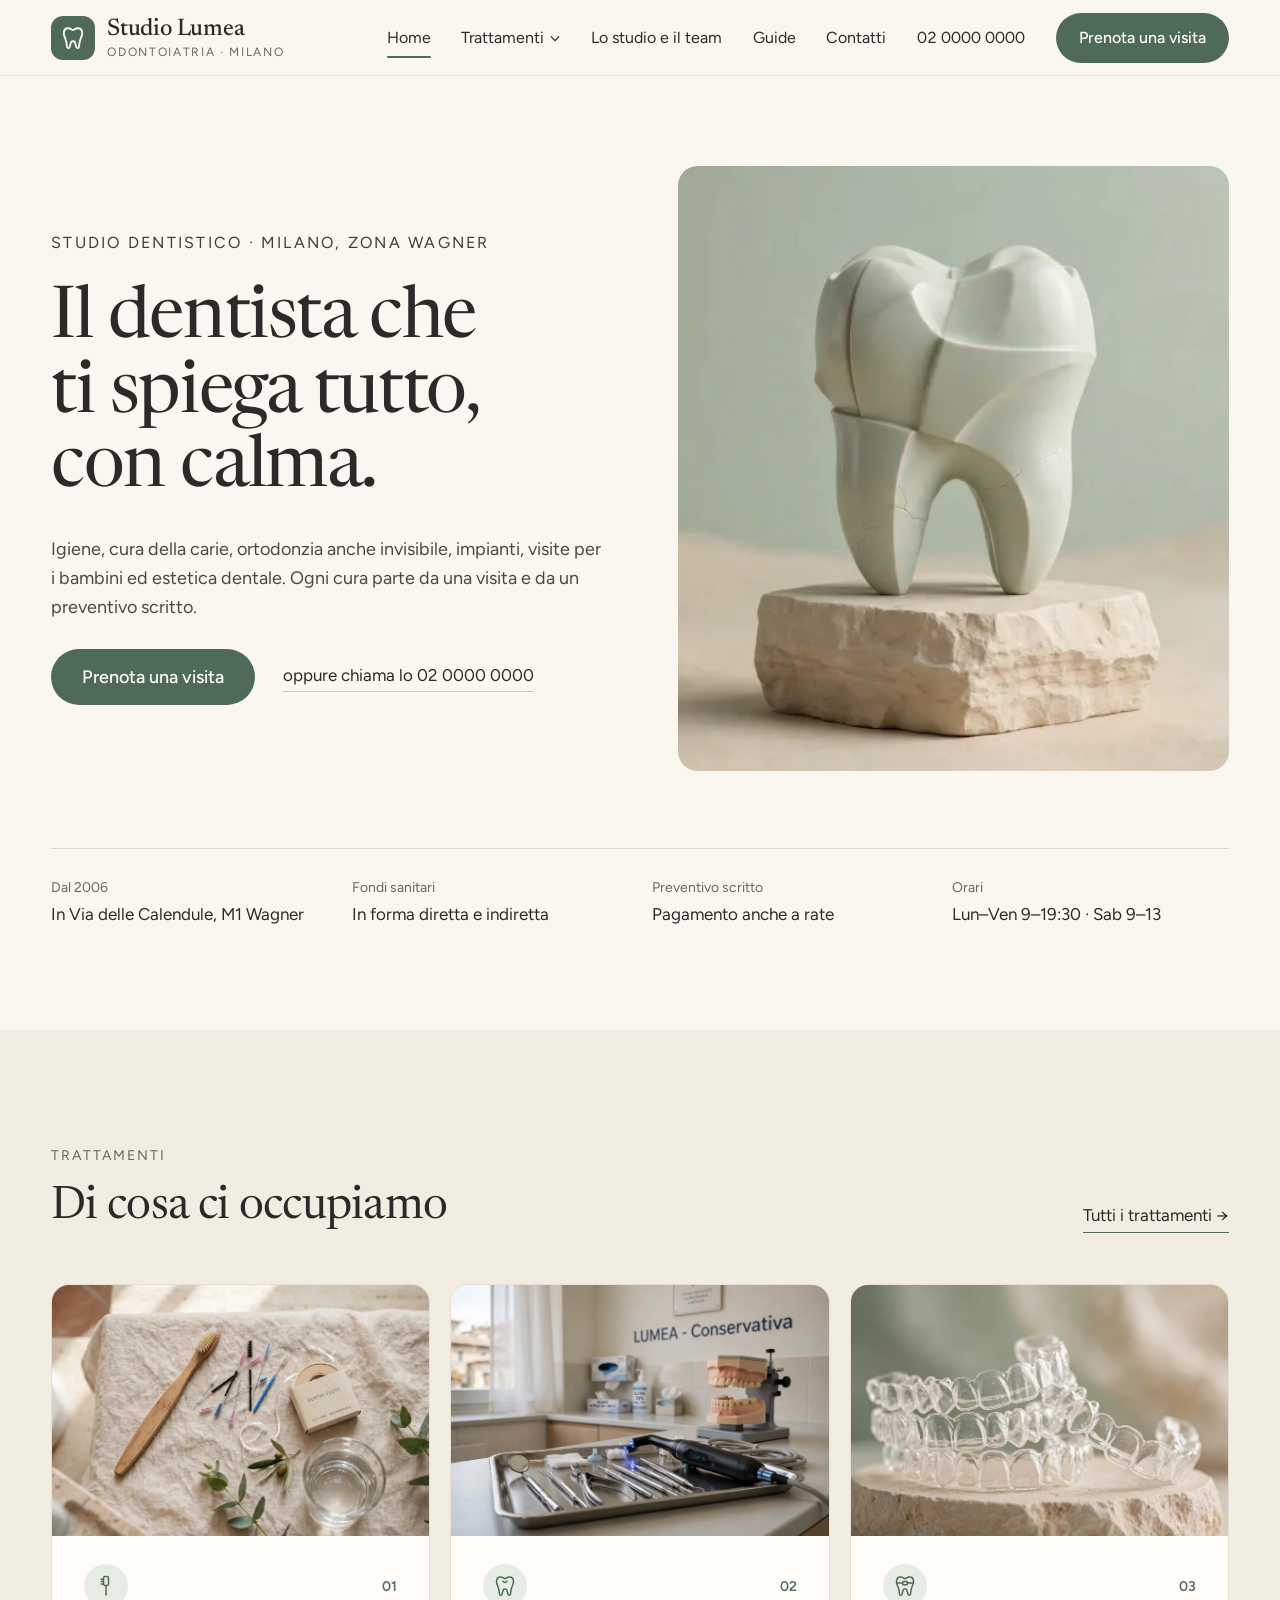
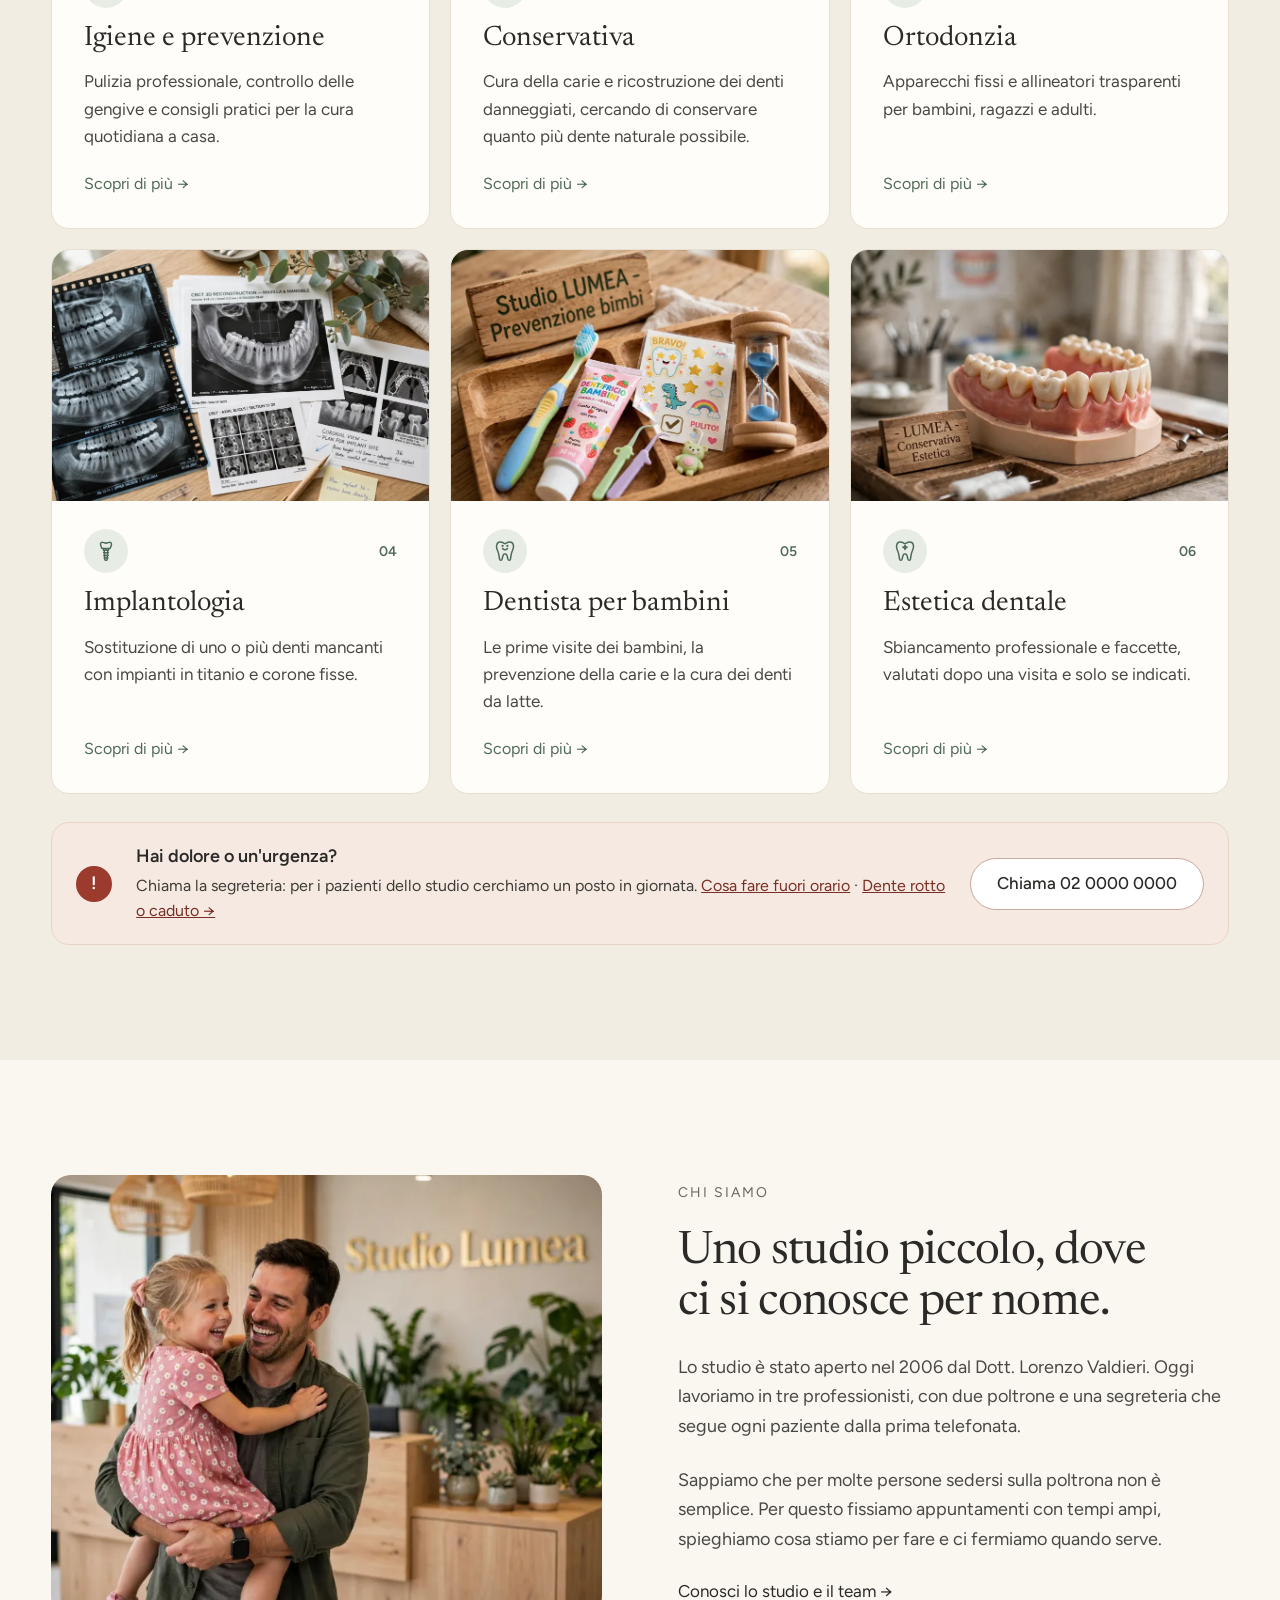
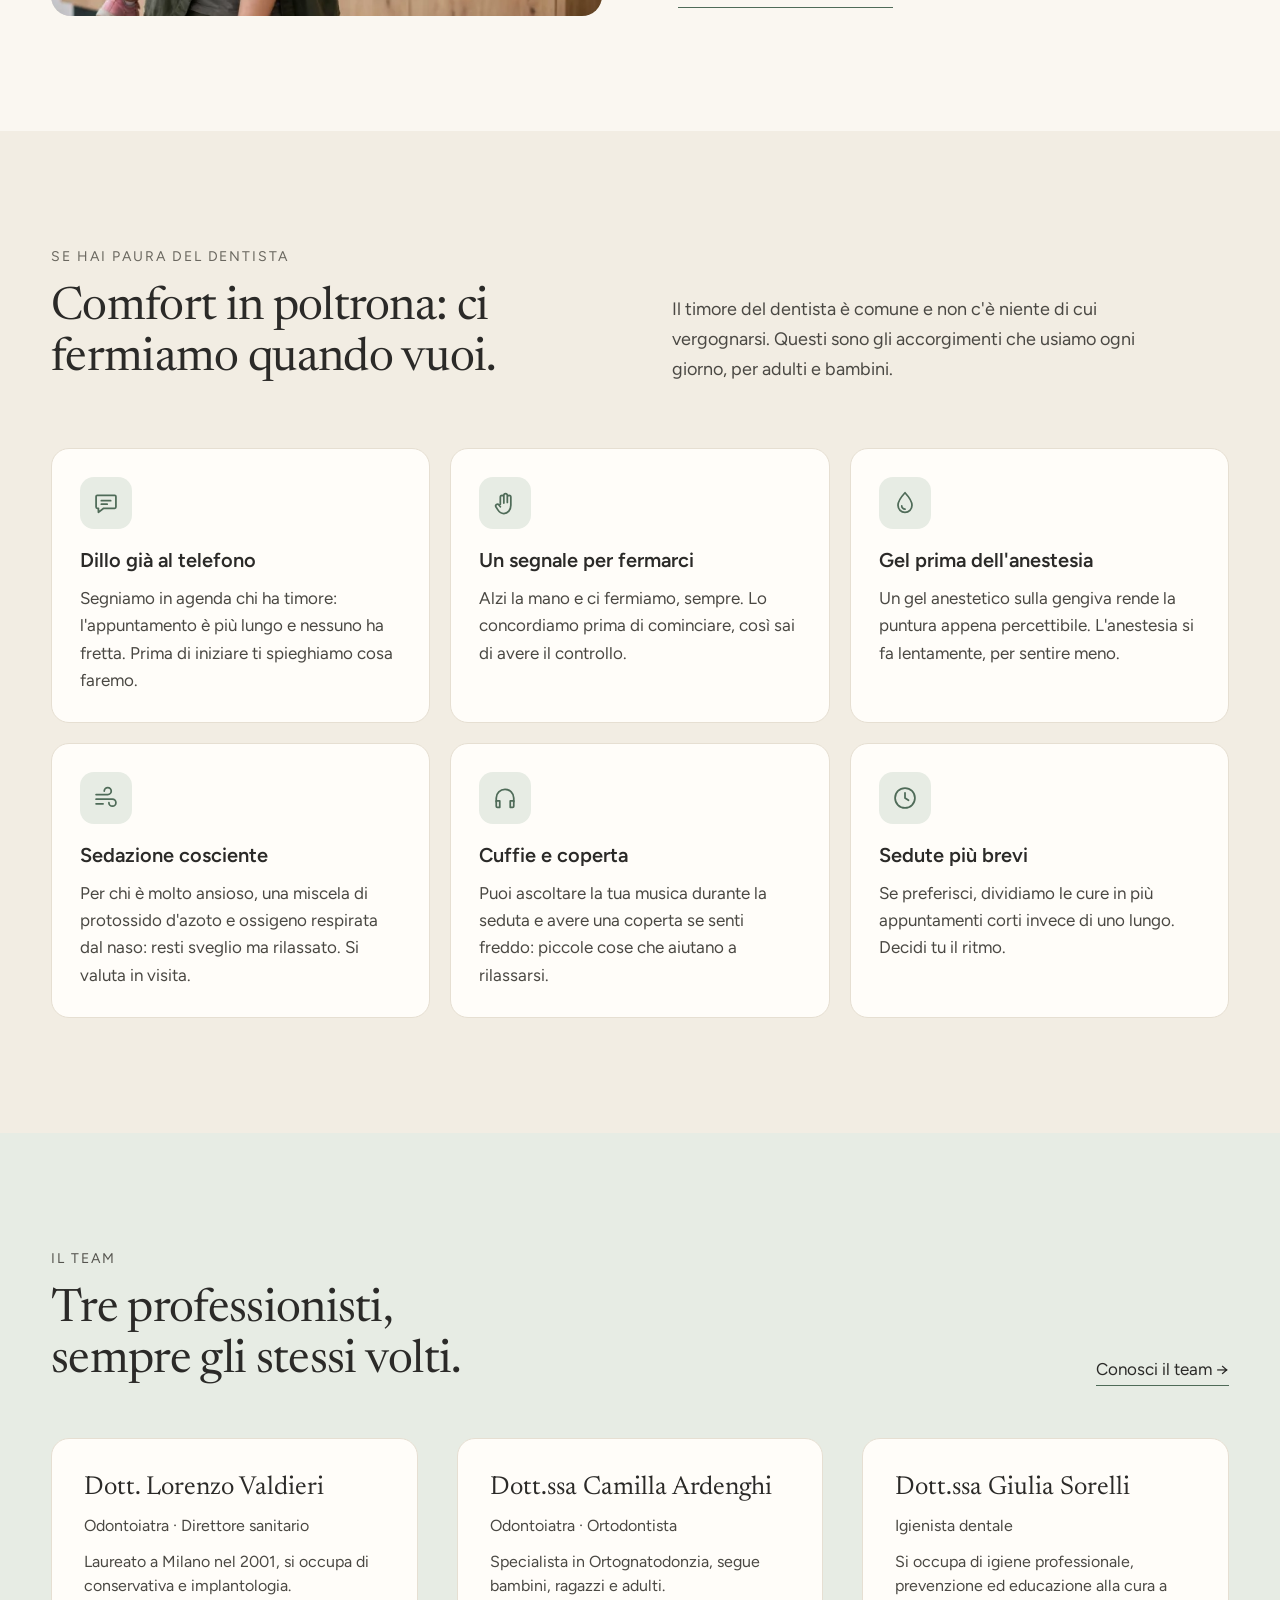
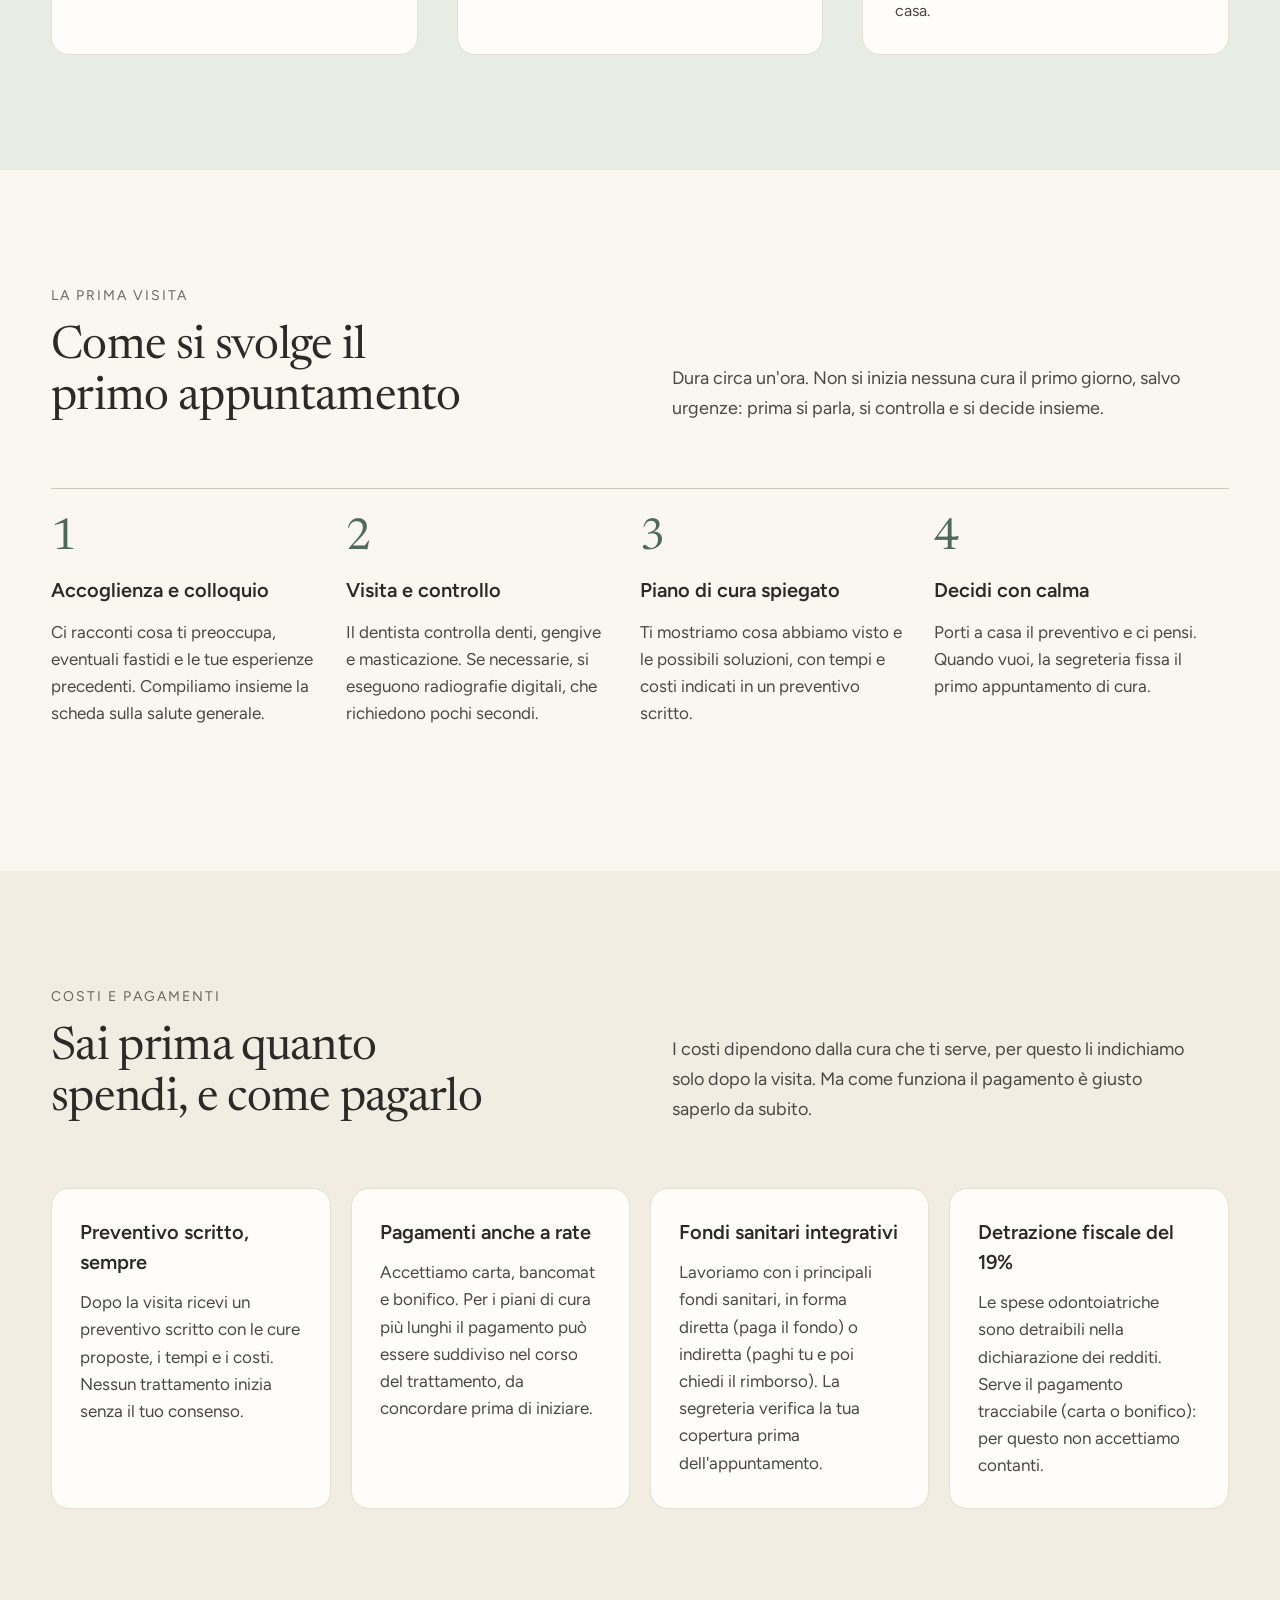
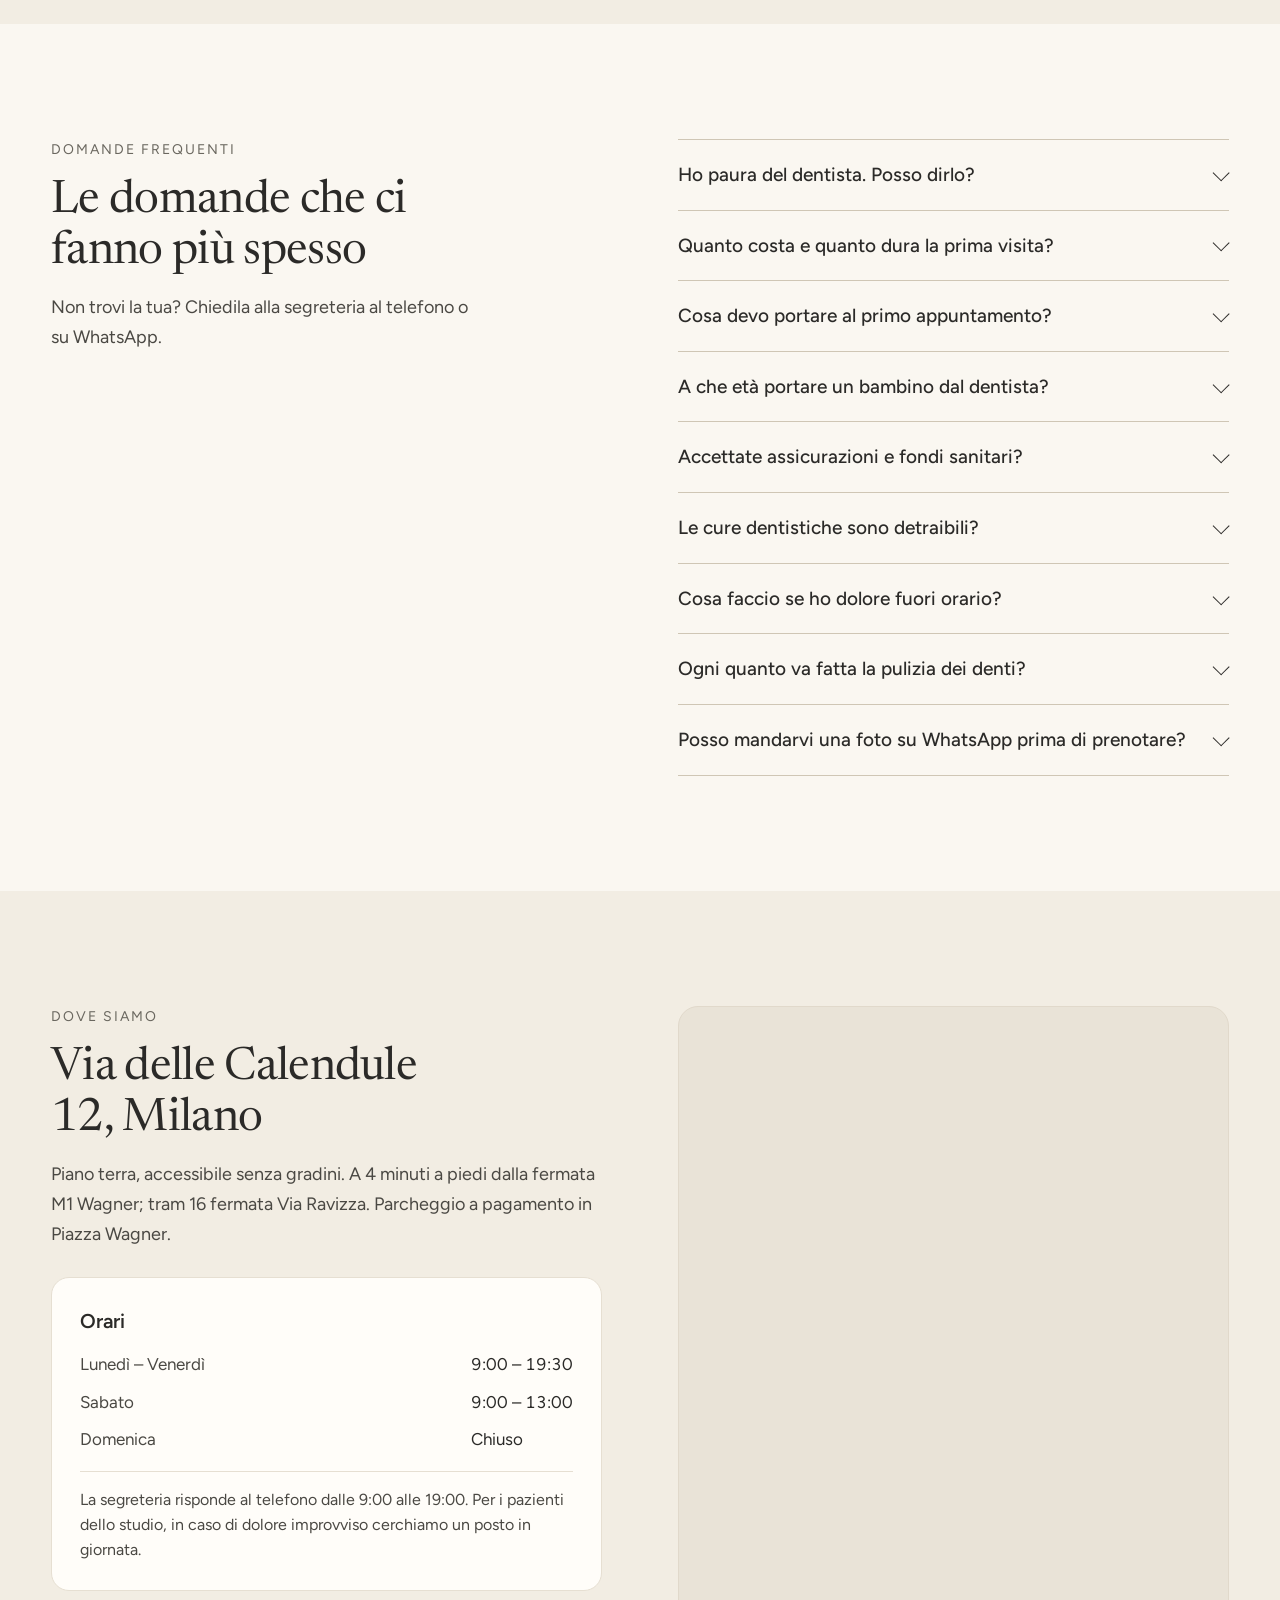
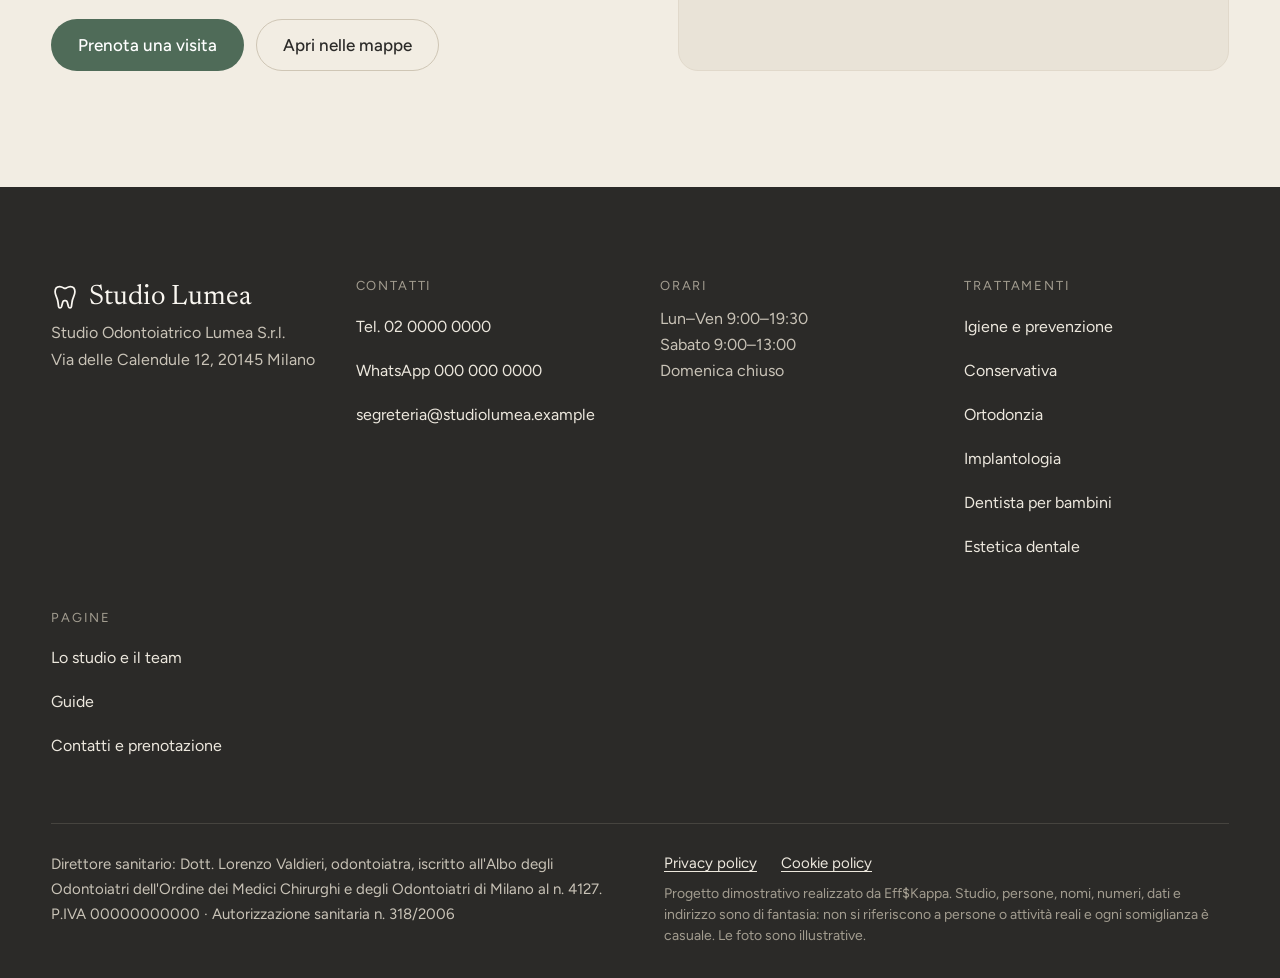
==== commit c3308032: "fix: giorni del calendario alti 44px su telefono, email del footer che sforava a 480px Co-Authored-B" ====
--- a/index.html
+++ b/index.html
@@ -23,7 +23,7 @@
 <link rel="preconnect" href="https://fonts.googleapis.com">
 <link rel="preconnect" href="https://fonts.gstatic.com" crossorigin>
 <link href="https://fonts.googleapis.com/css2?family=Figtree:wght@400;500;600&amp;family=Newsreader:opsz,wght@6..72,400;6..72,500&amp;display=swap" rel="stylesheet">
-<link rel="stylesheet" href="css/styles.css?v=19">
+<link rel="stylesheet" href="css/styles.css?v=20">
 <script>document.documentElement.classList.add('js')</script>
 </head>
 <body>
@@ -338,6 +338,6 @@
     </div>
   </div>
 </footer>
-<script src="js/main.js?v=19"></script>
+<script src="js/main.js?v=20"></script>
 </body>
 </html>
--- a/css/styles.css
+++ b/css/styles.css
@@ -342,6 +342,10 @@
   .cal{padding:10px}
   .cal__dow,.cal__grid{gap:3px}
   .cal__day{font-size:15px;border-radius:10px}
+}
+/* S73: su telefono le celle quadrate restavano 32-38px; altezza fissa 44px (area di tocco consigliata) */
+@media (max-width:480px){
+  .cal__day{aspect-ratio:auto;height:44px}
 }
 /* FAQ: la freccia ruotata sporgeva di qualche px oltre il bordo */
 .faq summary::after{margin-right:4px}
@@ -445,3 +449,6 @@
 @media (max-width:389px){.site-header .brand__sub{display:none}}
 /* tra 960 e 1120px il menu completo non ci sta: voci più compatte */
 @media (min-width:960px) and (max-width:1120px){.nav{gap:18px}.nav__link{font-size:15px}.nav .btn{padding:10px 18px;font-size:15px}.site-header .brand__sub{display:none}}
+/* S73: a 480px due colonne da 180px non contenevano l'email (pagina che scorreva di lato) */
+.footer-cols{grid-template-columns:repeat(auto-fit,minmax(min(100%,230px),1fr))}
+.footer-cols a[href^="mailto:"]{overflow-wrap:anywhere}
